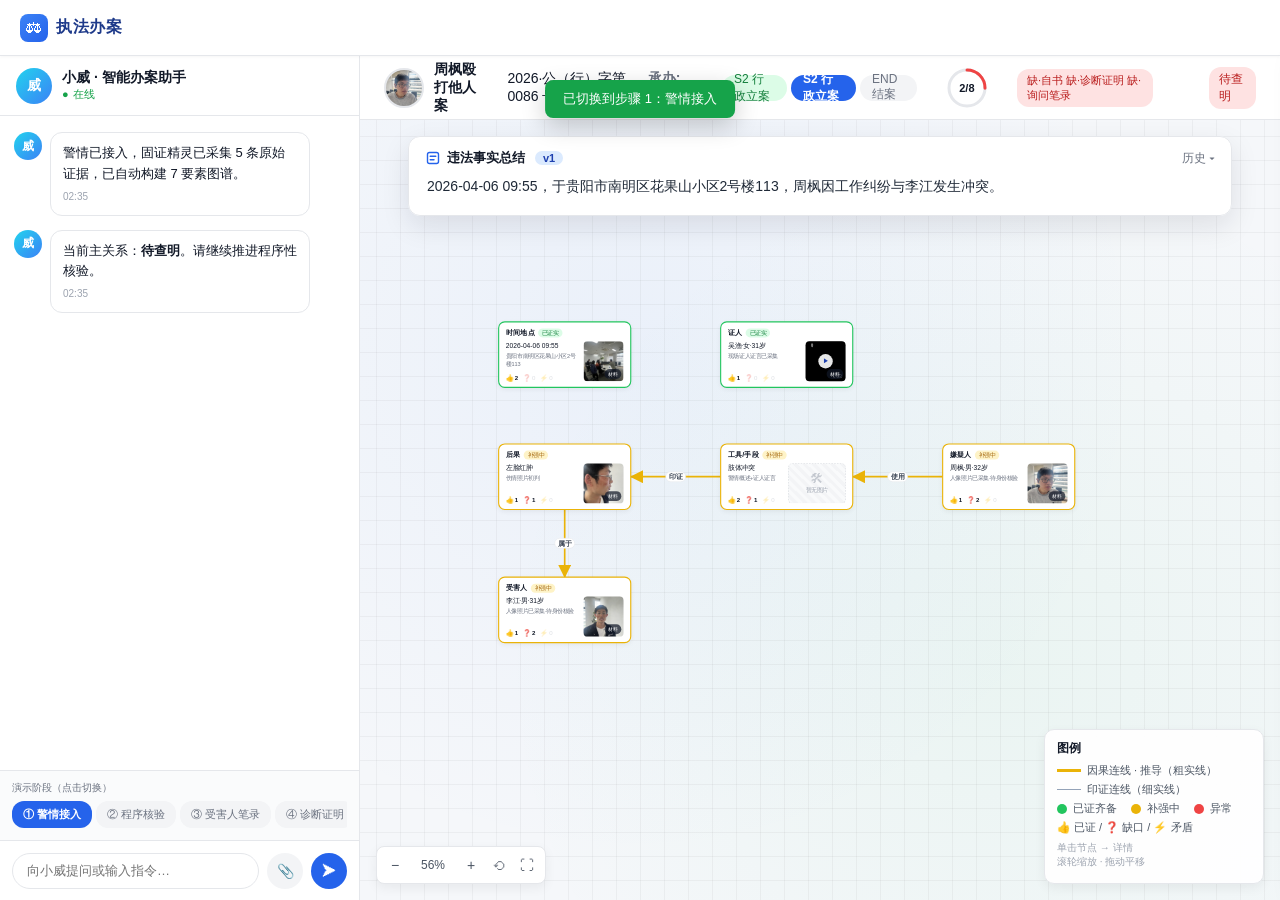
==== 卷宗_原型_v4.html @ 3a43a027 "Initial project files Co-Authored-By: Claude Opus 4.7 <noreply@anthropic.com>" ====
<!DOCTYPE html>
<html lang="zh-CN">
<head>
<meta charset="UTF-8">
<title>执法办案智能辅助系统 · 原型 v4</title>
<style>
* { box-sizing: border-box; margin: 0; padding: 0; }
html, body { height: 100%; font-family: -apple-system, "PingFang SC", "Microsoft YaHei", "Segoe UI", sans-serif; color: #111827; background: #f5f7fa; overflow: hidden; }
button { font-family: inherit; cursor: pointer; border: none; background: none; }

/* ============ 顶部栏 ============ */
.topbar {
  height: 56px; background: #fff; border-bottom: 1px solid #e5e7eb;
  display: flex; align-items: center; padding: 0 20px; gap: 24px;
  box-shadow: 0 1px 3px rgba(0,0,0,.04); z-index: 10; position: relative;
}
.brand { display: flex; align-items: center; gap: 8px; }
.brand-logo {
  width: 28px; height: 28px; border-radius: 8px;
  background: linear-gradient(135deg,#3b82f6,#2563eb);
  display: flex; align-items: center; justify-content: center; color:#fff; font-size: 16px;
}
.brand-name { font-size: 16px; font-weight: 700; color: #1e3a8a; letter-spacing: 0.5px; }
.case-meta { display: flex; gap: 18px; font-size: 14px; align-items: center; }
.case-title { display: flex; align-items: center; gap: 10px; }
.case-avatar {
  width: 40px; height: 40px; border-radius: 50%; flex-shrink: 0;
  background-image: url('assets/嫌疑人人像.jpg'); background-size: cover; background-position: center;
  border: 2px solid #e5e7eb;
}
.case-meta span.lbl { color: #6b7280; margin-right: 4px; font-weight: 700; }
.case-meta span.val { color: #111827; font-weight: 500; }
.stage-chips { display: flex; gap: 4px; }
.chip {
  height: 26px; padding: 0 12px; border-radius: 13px; font-size: 12px;
  display: flex; align-items: center; background: #f3f4f6; color: #6b7280;
}
.chip.done { background: #dcfce7; color: #15803d; }
.chip.active { background: #2563eb; color: #fff; font-weight: 600; }
.progress-ring {
  width: 44px; height: 44px; position: relative;
}
.progress-ring svg { transform: rotate(-90deg); }
.progress-ring .num {
  position: absolute; inset: 0; display: flex; align-items: center; justify-content: center;
  font-size: 11px; font-weight: 700; color: #111827;
}
.miss-pill {
  background: #fee2e2; color: #b91c1c; font-size: 11px; padding: 4px 10px;
  border-radius: 12px; font-weight: 500;
}
.miss-pill.ok { background: #dcfce7; color: #15803d; }
.main-rel {
  font-size: 12px; padding: 4px 10px; border-radius: 12px;
  background: #fee2e2; color: #b91c1c; font-weight: 500;
}
.main-rel.yellow { background: #fef3c7; color: #a16207; }
.main-rel.green { background: #dcfce7; color: #15803d; }
.spacer { flex: 1; }

/* ============ 工作区案件信息条 ============ */
.workspace-casebar {
  width: 100%; min-height: 64px; background: #fff; border-bottom: 1px solid #e5e7eb;
  display: flex; align-items: center; padding: 0 24px; gap: 28px;
  box-shadow: 0 1px 2px rgba(0,0,0,.03); flex-shrink: 0;
}

/* ============ 主体三段 ============ */
.app { height: calc(100vh - 56px); display: flex; }

/* ============ 左侧聊天 ============ */
.chat {
  width: 360px; background: #fff; border-right: 1px solid #e5e7eb;
  display: flex; flex-direction: column;
}
.chat-head {
  height: 60px; padding: 0 16px; display: flex; align-items: center; gap: 10px;
  border-bottom: 1px solid #e5e7eb;
}
.bot-avatar {
  width: 36px; height: 36px; border-radius: 50%;
  background: linear-gradient(135deg,#22d3ee,#3b82f6);
  display: flex; align-items: center; justify-content: center; color: #fff; font-weight: 700; font-size: 14px;
}
.bot-name { font-size: 14px; font-weight: 600; }
.bot-status { font-size: 11px; color: #16a34a; }
.bot-status::before { content:"●"; margin-right: 4px; }

.msgs { flex: 1; overflow-y: auto; padding: 16px 14px; display: flex; flex-direction: column; gap: 14px; }
.msg { display: flex; gap: 8px; }
.msg.user { flex-direction: row-reverse; }
.msg .av {
  width: 28px; height: 28px; border-radius: 50%; flex-shrink: 0;
  display: flex; align-items: center; justify-content: center; color:#fff; font-size: 12px; font-weight: 600;
}
.msg.bot .av { background: linear-gradient(135deg,#22d3ee,#3b82f6); }
.msg.user .av { background: #2563eb; }
.bubble {
  max-width: 260px; padding: 10px 12px; border-radius: 12px; font-size: 13px;
  line-height: 1.6; background: #f3f4f6; color: #111827;
}
.msg.user .bubble { background: #2563eb; color: #fff; }
.msg.bot .bubble { background: #fff; border: 1px solid #e5e7eb; }
.bubble b { color: #111827; }
.bubble .ts { display: block; font-size: 10px; color: #9ca3af; margin-top: 4px; }
.msg.user .bubble .ts { color: rgba(255,255,255,.7); }

/* 强提示矛盾消息 */
.bubble.alert {
  border-left: 4px solid #ef4444 !important; padding-left: 10px;
  background: #fff;
}
.bubble.alert .alert-title {
  color: #b91c1c; font-weight: 700; margin-bottom: 6px;
  display: flex; align-items: center; gap: 4px;
}
.bubble.alert .conflict-row {
  display: flex; gap: 4px; margin: 6px 0;
}
.bubble.alert .conflict-col {
  flex: 1; border: 1px solid #e5e7eb; border-radius: 6px; padding: 6px 8px;
  font-size: 11px; background: #f9fafb;
}
.bubble.alert .conflict-col .src { color: #6b7280; font-size: 10px; }
.bubble.alert .conflict-col .val { font-weight: 600; color: #111827; }
.bubble.alert .investigation {
  background: #eff6ff; border-left: 3px solid #3b82f6;
  padding: 6px 8px; margin: 6px 0; font-size: 11px; border-radius: 4px;
}
.bubble.alert .tasks {
  font-size: 11px; color: #4b5563; margin-top: 4px;
}
.bubble.alert .tasks::before { content: "📋 "; }
.bubble.alert .view-conflict {
  color: #2563eb; font-size: 12px; cursor: pointer;
  margin-top: 8px; display: inline-block; font-weight: 500;
}
.bubble.alert .view-conflict:hover { text-decoration: underline; }

/* 演示步进器 */
.stepper {
  border-top: 1px solid #e5e7eb;
  padding: 10px 12px; background: #fafbfc;
}
.stepper-label { font-size: 10px; color: #6b7280; margin-bottom: 6px; }
.stepper-pills { display: flex; gap: 4px; overflow-x: auto; padding-bottom: 2px; }
.step-pill {
  flex-shrink: 0; padding: 5px 10px; border-radius: 12px;
  font-size: 11px; background: #f3f4f6; color: #6b7280; cursor: pointer; border: 1px solid transparent;
  transition: all .2s;
}
.step-pill.active { background: #2563eb; color: #fff; font-weight: 600; }
.step-pill.done { background: #dcfce7; color: #15803d; }
.step-pill:hover:not(.active) { background: #e5e7eb; }

.input-area {
  height: 60px; padding: 10px 12px; border-top: 1px solid #e5e7eb;
  display: flex; align-items: center; gap: 8px;
}
.input-area input {
  flex: 1; height: 36px; border: 1px solid #e5e7eb; border-radius: 18px;
  padding: 0 14px; font-size: 13px; outline: none;
}
.input-area input:focus { border-color: #3b82f6; }
.input-area .icon-btn {
  width: 36px; height: 36px; border-radius: 50%; background: #f3f4f6;
  display: flex; align-items: center; justify-content: center; font-size: 14px;
}
.input-area .send-btn { background: #2563eb; color: #fff; }

/* ============ 右侧工作区 ============ */
.workspace { flex: 1; display: flex; flex-direction: column; min-width: 0; }
.tabs {
  height: 44px; background: #fff; border-bottom: 1px solid #e5e7eb;
  display: none; align-items: center; padding: 0 16px; gap: 4px;
}
.tab {
  padding: 0 14px; height: 32px; display: flex; align-items: center; gap: 6px;
  font-size: 13px; color: #6b7280; border-radius: 6px; cursor: pointer;
}
.tab .badge {
  background: #f3f4f6; color: #4b5563; font-size: 10px;
  padding: 1px 6px; border-radius: 8px; font-weight: 600;
}
.tab.active { background: #eff6ff; color: #2563eb; font-weight: 600; }
.tab.active .badge { background: #2563eb; color: #fff; }

.tab-content { flex: 1; overflow: hidden; position: relative; }
.tab-pane { display: none; height: 100%; }
.tab-pane.active { display: flex; flex-direction: column; }

/* ============ 违法事实总结 ============ */
.fact-summary {
  position: absolute; top: 16px; left: 50%; transform: translateX(-50%);
  width: calc(100% - 96px); max-width: 1350px;
  background: rgba(255,255,255,.96); border: 1px solid #e5e7eb; border-radius: 12px;
  padding: 12px 16px; z-index: 60;
  box-shadow: 0 10px 28px rgba(15,23,42,.10);
  backdrop-filter: blur(8px);
}
.fact-head {
  display: flex; align-items: center; justify-content: space-between;
  margin-bottom: 8px;
}
.fact-title {
  font-size: 13px; font-weight: 600; color: #111827;
  display: flex; align-items: center; gap: 6px;
}
.fact-title .linear-icon {
  width: 16px; height: 16px; color: #2563eb; flex-shrink: 0;
}
.fact-title .ver {
  background: #dbeafe; color: #1e40af; font-size: 11px;
  padding: 1px 8px; border-radius: 8px; margin-left: 4px;
}
.fact-history-btn {
  font-size: 12px; color: #6b7280; cursor: pointer;
}
.fact-history-btn:hover { color: #2563eb; }
.fact-body {
  font-size: 14px; color: #1f2937; line-height: 1.7;
  min-height: 28px; max-height: 100px; overflow: auto;
}
.fact-body .new {
  background: #dbeafe; color: #1e40af; padding: 0 2px; border-radius: 3px;
  animation: highlight 3s ease forwards;
}
@keyframes highlight {
  0% { background: #93c5fd; }
  100% { background: transparent; color: #1f2937; }
}

/* ============ 图谱画布（支持缩放拖动） ============ */
.canvas-wrap {
  flex: 1; position: relative; overflow: hidden;
  background:
    radial-gradient(circle at 30% 30%, rgba(59,130,246,.06), transparent 60%),
    radial-gradient(circle at 70% 70%, rgba(34,197,94,.05), transparent 60%),
    #f5f7fa;
  cursor: grab;
}
.canvas-wrap.grabbing { cursor: grabbing; }
.canvas-wrap::before {
  content: ""; position: absolute; inset: -2000px; pointer-events: none;
  background-image:
    linear-gradient(to right, rgba(0,0,0,.04) 1px, transparent 1px),
    linear-gradient(to bottom, rgba(0,0,0,.04) 1px, transparent 1px);
  background-size: 24px 24px;
}
/* 视口容器：承载SVG + 节点层，统一transform */
.viewport {
  position: absolute; left: 0; top: 0;
  width: 1600px; height: 800px;
  transform-origin: 0 0;
  transition: transform 200ms ease;
}
.viewport.dragging { transition: none; }
#graph { width: 100%; height: 100%; display: block; }

/* 缩放控制条 */
.zoom-bar {
  position: absolute; left: 16px; bottom: 16px;
  background: #fff; border: 1px solid #e5e7eb; border-radius: 8px;
  display: flex; align-items: center; padding: 4px;
  box-shadow: 0 4px 12px rgba(0,0,0,.06); z-index: 50;
}
.zoom-bar button {
  width: 28px; height: 28px; border-radius: 6px; font-size: 14px;
  color: #4b5563; transition: background .15s;
}
.zoom-bar button:hover { background: #f3f4f6; }
.zoom-bar .zoom-val {
  min-width: 48px; text-align: center; font-size: 12px; color: #4b5563;
  font-variant-numeric: tabular-nums;
}

/* 节点（HTML，绝对定位） */
.nodes-layer {
  position: absolute; inset: 0; pointer-events: none;
}
.node {
  position: absolute; pointer-events: auto;
  background: #fff; border: 2px solid #eab308; border-radius: 12px;
  box-shadow: 0 3px 10px rgba(0,0,0,.06);
  padding: 10px 12px; cursor: pointer;
  transition: box-shadow 200ms, border-color 200ms, transform 150ms;
  display: flex; flex-direction: column;
}
.node:hover { transform: translateY(-2px); box-shadow: 0 8px 20px rgba(0,0,0,.1); }
.node.green { border-color: #22c55e; }
.node.red { border-color: #ef4444; animation: redblink 2s linear infinite; }
@keyframes redblink {
  0%, 100% { box-shadow: 0 4px 12px rgba(239,68,68,.4); border-color: #ef4444; }
  50% { box-shadow: 0 4px 18px rgba(239,68,68,.7); border-color: #fca5a5; }
}

.node-head {
  display: flex; align-items: center; gap: 6px; margin-bottom: 6px;
}
.node-title { font-size: 13px; font-weight: 600; }
.node-status {
  height: 16px; padding: 0 7px; border-radius: 8px; font-size: 10px;
  display: inline-flex; align-items: center;
}
.node-status.yellow { background: #fef3c7; color: #a16207; }
.node-status.green { background: #dcfce7; color: #15803d; }
.node-status.red { background: #fee2e2; color: #b91c1c; }

.node-body { display: flex; gap: 8px; flex: 1; align-items: stretch; }
.node-info { flex: 1; min-width: 0; display: flex; flex-direction: column; }
.node-key { font-size: 12px; font-weight: 500; color: #111827; line-height: 1.4; }
.node-sub { font-size: 10px; color: #6b7280; margin-top: 3px; line-height: 1.4; }
.node-info .three-badges { margin-top: auto; padding-top: 8px; }
.node-photo {
  width: 72px; height: 72px; border-radius: 7px; background: #f3f4f6;
  display: flex; align-items: center; justify-content: center;
  font-size: 9px; color: #9ca3af; flex-shrink: 0;
  background-size: cover; background-position: center;
  box-sizing: border-box; position: relative; overflow: hidden;
}
.node-photo.placeholder {
  width: 72px; height: 72px;
  background: repeating-linear-gradient(45deg, #f9fafb, #f9fafb 6px, #f3f4f6 6px, #f3f4f6 12px);
  border: 1px dashed #d1d5db;
  flex-direction: column; gap: 2px; color: #9ca3af; font-size: 10px;
  box-sizing: border-box;
}
.node-photo.placeholder .icon { font-size: 24px; opacity: .55; line-height: 1; }

/* 证人视频小部件（72×72 正方形） */
.node-video {
  width: 72px; height: 72px; flex-shrink: 0;
  border-radius: 7px; overflow: hidden;
  position: relative; background: #000;
  cursor: pointer;
}
.node-video video {
  width: 100%; height: 100%; object-fit: cover; display: block;
}
.node-video .vd-overlay {
  position: absolute; inset: 0; display: flex; align-items: center; justify-content: center;
  background: linear-gradient(135deg, rgba(0,0,0,.25), rgba(0,0,0,.55));
  transition: background .2s;
}
.node-video.playing .vd-overlay { background: rgba(0,0,0,0); }
.node-video .play-icon {
  width: 26px; height: 26px; border-radius: 50%;
  background: rgba(255,255,255,.9); color: #1e40af;
  display: flex; align-items: center; justify-content: center;
  font-size: 10px;
  box-shadow: 0 2px 6px rgba(0,0,0,.3);
}
.node-video.playing .play-icon { display: none; }
.node-video .vd-tag {
  position: absolute; top: 3px; left: 3px;
  font-size: 8px; color: #fff; background: rgba(0,0,0,.5);
  padding: 1px 5px; border-radius: 5px;
}
.node-video .vd-time {
  position: absolute; bottom: 3px; right: 3px;
  font-size: 8px; color: #fff; background: rgba(0,0,0,.55);
  padding: 1px 4px; border-radius: 4px;
  font-variant-numeric: tabular-nums;
}

.node-foot {
  display: flex; justify-content: space-between; align-items: center;
  margin-top: 8px; padding-top: 7px; border-top: 1px dashed #f3f4f6;
}
.three-bar { display: flex; gap: 3px; }
.three-bar .seg {
  width: 28px; height: 16px; border-radius: 8px;
  display: flex; align-items: center; justify-content: center;
  font-size: 9px; font-weight: 700; color: #fff;
  box-shadow: inset 0 1px 0 rgba(255,255,255,.4), inset 0 -1px 0 rgba(0,0,0,.08), 0 1px 2px rgba(0,0,0,.06);
}
.three-bar .seg.g { background: linear-gradient(135deg,#4ade80,#16a34a); }
.three-bar .seg.y { background: linear-gradient(135deg,#fde047,#d97706); }
.three-bar .seg.r { background: linear-gradient(135deg,#f87171,#b91c1c); }

.three-badges { display: flex; gap: 9px; }
.badge-emoji {
  display: flex; align-items: center; gap: 2px; font-size: 11px;
}
.badge-emoji .num { font-size: 11px; font-weight: 700; color: #111827; }
.badge-emoji.gray { opacity: .35; }
.badge-emoji.gray .num { color: #9ca3af; font-weight: 500; }
.badge-emoji:hover { transform: scale(1.05); }

/* 原地展开态 */
.node {
  transition: left 380ms cubic-bezier(.4,.0,.2,1),
              top 380ms cubic-bezier(.4,.0,.2,1),
              width 380ms cubic-bezier(.4,.0,.2,1),
              height 380ms cubic-bezier(.4,.0,.2,1),
              box-shadow 200ms,
              border-color 200ms;
}
.node.expanded {
  z-index: 100;
  cursor: default;
  box-shadow: 0 16px 40px rgba(0,0,0,.18) !important;
  padding: 14px 16px !important;
  overflow: hidden;
}
.node.expanded:hover { transform: none; }
.node-detail { display: none; }
.node.expanded .node-detail {
  display: block; margin-top: 12px;
  max-height: 360px; overflow-y: auto; padding-right: 6px;
  font-size: 12px;
}
.node.expanded .node-foot { margin-top: 8px; padding-top: 8px; }
.node.expanded .node-title { font-size: 15px; }
.node.expanded .node-key { font-size: 14px; }
.node.expanded .node-sub { font-size: 11px; }
.node.expanded .node-photo,
.node.expanded .node-video { width: 110px; height: 110px; }
.node-close-x {
  position: absolute; top: 10px; right: 10px;
  width: 24px; height: 24px; border-radius: 50%;
  background: #f3f4f6; color: #6b7280; cursor: pointer;
  display: none; align-items: center; justify-content: center; font-size: 16px;
  z-index: 5;
}
.node-close-x:hover { background: #e5e7eb; }
.node.expanded .node-close-x { display: flex; }

/* 模态框内复用绽放详情样式 */
.detail-section { margin-top: 14px; }
.detail-section-head {
  font-size: 12px; font-weight: 700; color: #4b5563;
  padding-bottom: 6px; border-bottom: 1px solid #f3f4f6;
  display: flex; justify-content: space-between; align-items: center;
}
.detail-section-head .toggle { color: #9ca3af; font-size: 11px; cursor: pointer; }
.evidence-card {
  background: #fafbfc; border: 1px solid #f3f4f6; border-radius: 8px;
  padding: 8px 10px; margin-top: 8px; font-size: 12px;
}
.evidence-card .ev-head {
  display: flex; gap: 6px; align-items: center; margin-bottom: 4px;
}
.evidence-card .ev-name { font-weight: 600; color: #111827; }
.evidence-card .ev-tag {
  font-size: 10px; padding: 1px 6px; border-radius: 6px;
  background: #e0e7ff; color: #3730a3;
}
.evidence-card .ev-desc { color: #4b5563; line-height: 1.5; margin-bottom: 6px; }
.evidence-card .mini-bar { display: flex; gap: 3px; }
.evidence-card .mini-bar .seg {
  font-size: 9px; padding: 1px 5px; border-radius: 8px; color: #fff; font-weight: 600;
}

.gap-card {
  background: #fff7ed; border: 1px dashed #fdba74; border-radius: 8px;
  padding: 8px 10px; margin-top: 8px; font-size: 12px;
}
.gap-card .gap-title { font-weight: 600; color: #c2410c; }
.gap-card .gap-action { color: #4b5563; margin-top: 4px; font-size: 11px; }
.gap-card .gap-task-tag {
  display: inline-block; margin-top: 6px; font-size: 11px;
  background: #e0e7ff; color: #4338ca; padding: 3px 10px; border-radius: 10px;
  font-weight: 500;
}

.conflict-card {
  background: #fef9f9; border: 1px solid #fecaca; border-radius: 8px;
  padding: 10px; margin-top: 8px;
}
.conflict-card.resolved { background: #f9fafb; border-color: #e5e7eb; }
.cf-head { display: flex; align-items: center; justify-content: space-between; gap: 8px; margin-bottom: 6px; }
.conflict-card .cf-title { font-weight: 600; color: #b91c1c; font-size: 12px; }
.conflict-card.resolved .cf-title { color: #6b7280; }
.cf-detail-btn {
  height: 22px; padding: 0 8px; border-radius: 11px;
  background: #eff6ff; color: #1d4ed8; font-size: 11px; font-weight: 700;
}
.cf-detail-btn:hover { background: #dbeafe; }
.cf-vs { display: flex; gap: 6px; margin: 6px 0; }
.cf-vs > div {
  flex: 1; background: #fff; border: 1px solid #e5e7eb;
  border-radius: 6px; padding: 6px 8px;
}
.cf-vs .src { font-size: 10px; color: #6b7280; }
.cf-vs .val { font-size: 12px; font-weight: 600; color: #111827; }
.cf-investigation {
  background: #eff6ff; border-left: 3px solid #3b82f6;
  padding: 6px 8px; margin: 8px 0; font-size: 11px; border-radius: 4px;
}
.cf-investigation .lbl { color: #1e40af; font-weight: 600; }
.cf-tasks {
  background: #fff; border: 1px solid #e5e7eb;
  padding: 6px 8px; margin: 8px 0; font-size: 11px; border-radius: 4px;
}
.cf-tasks .lbl { color: #4b5563; font-weight: 600; }
.cf-tasks ul { list-style: none; margin-top: 4px; }
.cf-tasks li { color: #4b5563; padding-left: 14px; position: relative; }
.cf-tasks li::before { content: "·"; color: #2563eb; position: absolute; left: 6px; font-weight: 700; }
.cf-actions { display: flex; gap: 8px; margin-top: 10px; }
.cf-actions button {
  flex: 1; height: 30px; border-radius: 6px; font-size: 12px;
}
.cf-actions .confirm-btn { background: #16a34a; color: #fff; }
.cf-actions .confirm-btn:hover { background: #15803d; }
.cf-actions .reject-btn { background: #fff; border: 1px solid #d1d5db; color: #4b5563; }

/* 删除原 close-x（节点上的关闭叉，原地展开版用 .node-close-x） */
.close-x { display: none !important; }

/* 图例 */
.legend {
  position: absolute; right: 16px; bottom: 16px;
  background: rgba(255,255,255,.95); border: 1px solid #e5e7eb;
  border-radius: 10px; padding: 10px 12px;
  font-size: 11px; box-shadow: 0 4px 12px rgba(0,0,0,.06);
  width: 220px;
}
.legend h4 { font-size: 12px; font-weight: 700; margin-bottom: 6px; color: #111827; }
.legend-item {
  display: flex; align-items: center; gap: 6px; margin: 4px 0; color: #4b5563;
}
.legend-line {
  width: 24px; height: 2px; background: #4b5563;
}
.legend-line.thick { height: 3px; }
.legend-line.thin { height: 1.5px; background: #94a3b8; }
.dot { width: 10px; height: 10px; border-radius: 50%; }
.dot.g { background: #22c55e; }
.dot.y { background: #eab308; }
.dot.r { background: #ef4444; }

/* Toast */
.toast {
  position: fixed; top: 80px; left: 50%; transform: translateX(-50%) translateY(-10px);
  background: #111827; color: #fff; padding: 10px 18px; border-radius: 8px;
  font-size: 13px; opacity: 0; transition: all 300ms ease;
  z-index: 200; box-shadow: 0 8px 24px rgba(0,0,0,.2);
}
.toast.show { opacity: 1; transform: translateX(-50%) translateY(0); }
.toast.error { background: #b91c1c; }
.toast.success { background: #16a34a; }

/* Tooltip */
.tooltip {
  position: fixed; background: #111827; color: #fff; padding: 6px 10px;
  border-radius: 6px; font-size: 11px; pointer-events: none; opacity: 0;
  transition: opacity 200ms; z-index: 300; max-width: 220px;
}
.tooltip.show { opacity: 1; }

/* History drawer */
.drawer {
  position: fixed; right: -400px; top: 56px; bottom: 0; width: 380px;
  background: #fff; border-left: 1px solid #e5e7eb;
  transition: right 300ms ease;
  box-shadow: -4px 0 20px rgba(0,0,0,.08);
  z-index: 150; display: flex; flex-direction: column;
}
.drawer.show { right: 0; }
.drawer-head {
  height: 48px; padding: 0 16px; display: flex; align-items: center;
  justify-content: space-between; border-bottom: 1px solid #e5e7eb;
  font-size: 14px; font-weight: 600;
}
.drawer-close { font-size: 18px; color: #6b7280; cursor: pointer; }
.drawer-body { flex: 1; overflow-y: auto; padding: 12px 16px; }
.ver-item {
  padding: 10px 12px; border-radius: 8px; cursor: pointer;
  margin-bottom: 4px; font-size: 12px;
}
.ver-item:hover { background: #f3f4f6; }
.ver-item.active { background: #eff6ff; color: #2563eb; }
.ver-item .vt { font-weight: 600; }
.ver-item .vd { font-size: 11px; color: #6b7280; margin-top: 2px; }
.ver-preview {
  margin-top: 14px; padding: 12px; background: #f9fafb;
  border-radius: 8px; font-size: 13px; line-height: 1.6;
}

/* 材料抽屉 */
.material-drawer {
  position: fixed; right: -440px; top: 56px; bottom: 0; width: 420px;
  background: #fff; border-left: 1px solid #e5e7eb;
  transition: right 300ms ease;
  box-shadow: -4px 0 24px rgba(0,0,0,.10);
  z-index: 170; display: flex; flex-direction: column;
}
.material-drawer.show { right: 0; }
.material-drawer .drawer-body { padding: 14px 16px; }
.material-panel {
  border: 1px solid #e5e7eb; border-radius: 12px; padding: 14px;
  background: linear-gradient(180deg,#fff,#f8fafc);
}
.material-panel:hover { border-color: #93c5fd; box-shadow: 0 8px 22px rgba(37,99,235,.10); }
.material-type {
  display: inline-flex; align-items: center; height: 22px; padding: 0 9px;
  border-radius: 11px; background: #eff6ff; color: #1d4ed8;
  font-size: 11px; font-weight: 700; margin-bottom: 8px;
}
.material-title { font-size: 16px; font-weight: 700; color: #111827; margin-bottom: 4px; }
.material-path { font-size: 11px; color: #6b7280; margin-bottom: 12px; word-break: break-all; }
.material-kv { display: grid; grid-template-columns: 74px 1fr; gap: 8px 10px; font-size: 12px; line-height: 1.5; }
.material-kv .k { color: #6b7280; }
.material-kv .v { color: #111827; font-weight: 500; }
.material-excerpt {
  margin-top: 12px; padding: 10px 12px; border-left: 3px solid #2563eb;
  background: #eff6ff; border-radius: 8px; font-size: 12px; line-height: 1.6; color: #1f2937;
}
.material-elements {
  margin-top: 12px; border: 1px solid #e5e7eb; border-radius: 10px;
  overflow: hidden; background: #fff;
}
.material-elements-title {
  height: 34px; display: flex; align-items: center; padding: 0 12px;
  background: #f8fafc; border-bottom: 1px solid #e5e7eb;
  font-size: 12px; font-weight: 700; color: #111827;
}
.material-element-row {
  display: grid; grid-template-columns: 74px 1fr; gap: 8px;
  padding: 8px 12px; border-bottom: 1px solid #f3f4f6;
  font-size: 12px; line-height: 1.5;
}
.material-element-row:last-child { border-bottom: none; }
.material-element-row .k { color: #1d4ed8; font-weight: 700; }
.material-element-row .v { color: #374151; }
.compare-table { margin-top: 12px; border: 1px solid #e5e7eb; border-radius: 10px; overflow: hidden; }
.compare-row { display: grid; grid-template-columns: 72px 1fr 1fr; border-bottom: 1px solid #f3f4f6; font-size: 12px; }
.compare-row:last-child { border-bottom: none; }
.compare-row > div { padding: 8px 10px; line-height: 1.5; border-right: 1px solid #f3f4f6; }
.compare-row > div:last-child { border-right: none; }
.compare-row.head { background: #f8fafc; font-weight: 700; color: #111827; }
.compare-row.diff { background: #fff7ed; }
.compare-row .k { color: #1d4ed8; font-weight: 700; }
.compare-row .bad { color: #b91c1c; font-weight: 700; }
.compare-row .good { color: #15803d; font-weight: 700; }
.material-open-btn {
  margin-top: 12px; height: 32px; padding: 0 14px; border-radius: 8px;
  background: #2563eb; color: #fff; font-size: 12px; font-weight: 700;
}
.material-open-btn:hover { background: #1d4ed8; }
.mat-link {
  color: #2563eb; cursor: pointer; font-weight: 600;
}
.mat-link:hover { text-decoration: underline; }
.media-link-btn {
  position: absolute; right: 4px; bottom: 4px;
  height: 18px; padding: 0 6px; border-radius: 9px;
  background: rgba(17,24,39,.72); color: #fff; font-size: 9px;
}

/* 其他 Tab 简化展示 */
.placeholder {
  flex: 1; display: flex; align-items: center; justify-content: center;
  flex-direction: column; gap: 8px; color: #9ca3af; font-size: 13px;
}
.placeholder .icon { font-size: 40px; }

/* 证据池/任务/日志简易表 */
.list-pane { padding: 16px; overflow-y: auto; }
.card-grid { display: grid; grid-template-columns: repeat(auto-fill, minmax(320px, 1fr)); gap: 12px; }
.list-card {
  background: #fff; border: 1px solid #e5e7eb; border-radius: 10px;
  padding: 12px 14px; box-shadow: 0 2px 6px rgba(0,0,0,.04);
}
.list-card h4 { font-size: 13px; font-weight: 600; margin-bottom: 6px; }
.list-card .meta { font-size: 11px; color: #6b7280; margin-bottom: 6px; }
.list-card .desc { font-size: 12px; color: #4b5563; line-height: 1.6; }
.list-card .three-tags { display: flex; gap: 4px; margin-top: 8px; padding-top: 8px; border-top: 1px solid #f3f4f6; }
.tag-mini { font-size: 10px; padding: 2px 6px; border-radius: 6px; color: #fff; font-weight: 600; }

.log-line {
  background: #fff; border-left: 3px solid #2563eb; padding: 10px 14px;
  margin-bottom: 8px; border-radius: 0 8px 8px 0; font-size: 12px;
}
.log-line.system { border-left-color: #16a34a; }
.log-line.human { border-left-color: #eab308; }
.log-line .lt { font-weight: 600; color: #111827; }
.log-line .lm { color: #4b5563; line-height: 1.7; margin-top: 4px; }
.log-line .lt-time { color: #9ca3af; font-size: 11px; margin-right: 6px; }
.log-line .role-tag {
  font-size: 10px; padding: 1px 6px; border-radius: 4px; margin-left: 6px;
}
.log-line .role-tag.s { background: #dcfce7; color: #15803d; }
.log-line .role-tag.h { background: #fef3c7; color: #a16207; }
</style>
</head>
<body>

<!-- ============ 顶部栏 ============ -->
<div class="topbar">
  <div class="brand">
    <div class="brand-logo">⚖</div>
    <div class="brand-name">执法办案</div>
  </div>
  <div class="spacer"></div>
</div>

<!-- ============ 主体 ============ -->
<div class="app">
  <!-- 左侧聊天 -->
  <div class="chat">
    <div class="chat-head">
      <div class="bot-avatar">威</div>
      <div>
        <div class="bot-name">小威 · 智能办案助手</div>
        <div class="bot-status">在线</div>
      </div>
    </div>
    <div class="msgs" id="msgs">
      <!-- 消息由JS填充 -->
    </div>
    <!-- 演示步进器 -->
    <div class="stepper">
      <div class="stepper-label">演示阶段（点击切换）</div>
      <div class="stepper-pills" id="stepperPills">
        <div class="step-pill active" data-step="1">① 警情接入</div>
        <div class="step-pill" data-step="2">② 程序核验</div>
        <div class="step-pill" data-step="3">③ 受害人笔录</div>
        <div class="step-pill" data-step="4">④ 诊断证明</div>
        <div class="step-pill" data-step="5">⑤ 自书</div>
        <div class="step-pill" data-step="6">⑥ 嫌疑人笔录</div>
        <div class="step-pill" data-step="7">⑦ 处罚签发</div>
      </div>
    </div>
    <div class="input-area">
      <input type="text" placeholder="向小威提问或输入指令…">
      <button class="icon-btn" title="上传">📎</button>
      <button class="icon-btn send-btn" title="发送">➤</button>
    </div>
  </div>

  <!-- 右侧工作区 -->
  <div class="workspace">
    <div class="tabs">
      <div class="tab active" data-tab="graph">🔗 图谱</div>
      <div class="tab" data-tab="doc">📄 文书<span class="badge">3</span></div>
      <div class="tab" data-tab="evi">🧾 证据池<span class="badge">7</span></div>
      <div class="tab" data-tab="task">🗂 任务看板<span class="badge">2</span></div>
      <div class="tab" data-tab="log">📋 决策日志</div>
    </div>

    <div class="tab-content">
      <!-- 图谱 Tab -->
      <div class="tab-pane active" data-pane="graph">
        <div class="workspace-casebar">
          <div class="case-meta">
            <div class="case-title"><span class="case-avatar"></span><span class="val" style="font-weight: 700;">周枫殴打他人案</span></div>
            <div><span class="val">2026·公（行）字第 0086 号</span></div>
            <div><span class="lbl">承办:</span><span class="val">赵武</span></div>
          </div>
          <div class="stage-chips">
            <div class="chip done">S2 行政立案</div>
            <div class="chip active" id="chipStage">S3 案件办理</div>
            <div class="chip">END 结案</div>
          </div>
          <div class="progress-ring">
            <svg width="44" height="44" viewBox="0 0 44 44">
              <circle cx="22" cy="22" r="18" fill="none" stroke="#e5e7eb" stroke-width="3"/>
              <circle id="progArc" cx="22" cy="22" r="18" fill="none" stroke="#eab308" stroke-width="3" stroke-dasharray="113.1" stroke-dashoffset="42.4" stroke-linecap="round"/>
            </svg>
            <div class="num" id="progNum">5/8</div>
          </div>
          <div class="miss-pill" id="missPill">缺·自书 缺·诊断证明 缺·调解</div>
          <div class="spacer"></div>
          <div class="main-rel yellow" id="mainRel">补强推进中</div>
        </div>

        <!-- 画布 -->
        <div class="canvas-wrap" id="canvasWrap">
          <!-- 违法事实总结 -->
          <div class="fact-summary">
            <div class="fact-head">
              <div class="fact-title"><svg class="linear-icon" viewBox="0 0 16 16" fill="none" aria-hidden="true"><rect x="2.5" y="2.5" width="11" height="11" rx="2" stroke="currentColor" stroke-width="1.4"/><path d="M5.2 6.2h5.6M5.2 9.8h3.8" stroke="currentColor" stroke-width="1.4" stroke-linecap="round"/></svg>违法事实总结<span class="ver" id="factVer">v2</span></div>
              <div class="fact-history-btn" onclick="toggleHistory()">历史 ▾</div>
            </div>
            <div class="fact-body" id="factBody">
              2026-04-06 09:55，于贵阳市南明区花果山小区2号楼113，周枫因工作纠纷与李江发生冲突，<span class="new">周枫徒手扇打李江左脸一次。</span>
            </div>
          </div>
          <div class="viewport" id="viewport">
            <svg id="graph" viewBox="0 0 1600 800" preserveAspectRatio="xMidYMid meet" style="position:absolute;left:0;top:0;width:1600px;height:800px;pointer-events:none;">
              <defs>
                <marker id="arrowG" viewBox="0 0 10 10" refX="9" refY="5" markerWidth="8" markerHeight="8" orient="auto">
                  <path d="M0,0 L10,5 L0,10 z" fill="#22c55e"/>
                </marker>
                <marker id="arrowY" viewBox="0 0 10 10" refX="9" refY="5" markerWidth="8" markerHeight="8" orient="auto">
                  <path d="M0,0 L10,5 L0,10 z" fill="#eab308"/>
                </marker>
                <marker id="arrowR" viewBox="0 0 10 10" refX="9" refY="5" markerWidth="8" markerHeight="8" orient="auto">
                  <path d="M0,0 L10,5 L0,10 z" fill="#ef4444"/>
                </marker>
              </defs>
              <g id="edges"></g>
              <g id="edgeLabels"></g>
            </svg>
            <div class="nodes-layer" id="nodesLayer"></div>
          </div>

          <!-- 缩放控制 -->
          <div class="zoom-bar">
            <button onclick="zoomBy(-0.1)" title="缩小">−</button>
            <span class="zoom-val" id="zoomVal">100%</span>
            <button onclick="zoomBy(0.1)" title="放大">+</button>
            <button onclick="resetView()" title="复位">⟲</button>
            <button onclick="fitView()" title="适配">⛶</button>
          </div>

          <!-- 图例 -->
          <div class="legend">
            <h4>图例</h4>
            <div class="legend-item"><div class="legend-line thick" style="background:#eab308"></div>因果连线 · 推导（粗实线）</div>
            <div class="legend-item"><div class="legend-line thin"></div>印证连线（细实线）</div>
            <div class="legend-item"><div class="dot g"></div>已证齐备 <div class="dot y" style="margin-left:8px"></div>补强中 <div class="dot r" style="margin-left:8px"></div>异常</div>
            <div class="legend-item">👍 已证 / ❓ 缺口 / ⚡ 矛盾</div>
            <div class="legend-item" style="color:#9ca3af;font-size:10px;margin-top:6px;">单击节点 → 详情<br>滚轮缩放 · 拖动平移</div>
          </div>
        </div>
        <!-- 节点详情：原地展开，无模态框 -->
      </div>

      <!-- 文书 Tab -->
      <div class="tab-pane" data-pane="doc">
        <div class="list-pane">
          <div class="card-grid">
            <div class="list-card" onclick="openMaterialDrawerByName('警情概述')" style="cursor:pointer;">
              <h4>受案登记表</h4>
              <div class="meta">已签发 · 2026-04-06 10:05</div>
              <div class="desc">系统根据警情自动填充，民警审核通过。</div>
            </div>
            <div class="list-card" onclick="openMaterialDrawerByName('身份核验回写')" style="cursor:pointer;">
              <h4>立案审批表</h4>
              <div class="meta">已签发 · 2026-04-06 10:18</div>
              <div class="desc">程序性核验通过后由系统起草。</div>
            </div>
            <div class="list-card" onclick="openMaterialDrawerByName('李江询问笔录')" style="cursor:pointer;">
              <h4>询问笔录（李江）</h4>
              <div class="meta">已生成 · 2026-04-06 10:32</div>
              <div class="desc">笔录 Agent 回写，已自动入证据池。</div>
            </div>
          </div>
        </div>
      </div>

      <!-- 证据池 Tab -->
      <div class="tab-pane" data-pane="evi">
        <div class="list-pane">
          <div class="card-grid" id="eviGrid"></div>
        </div>
      </div>

      <!-- 任务看板 Tab -->
      <div class="tab-pane" data-pane="task">
        <div class="list-pane">
          <div class="card-grid" id="taskGrid"></div>
        </div>
      </div>

      <!-- 决策日志 Tab -->
      <div class="tab-pane" data-pane="log">
        <div class="list-pane" id="logList"></div>
      </div>
    </div>
  </div>
</div>

<!-- 历史抽屉 -->
<div class="drawer" id="histDrawer">
  <div class="drawer-head">
    <span>违法事实 · 历史版本</span>
    <span class="drawer-close" onclick="toggleHistory()">×</span>
  </div>
  <div class="drawer-body" id="histBody"></div>
</div>

<!-- 材料抽屉 -->
<div class="material-drawer" id="materialDrawer">
  <div class="drawer-head">
    <span>材料核心要素</span>
    <span class="drawer-close" onclick="closeMaterialDrawer()">×</span>
  </div>
  <div class="drawer-body" id="materialBody"></div>
</div>

<!-- Toast / Tooltip -->
<div class="toast" id="toast"></div>
<div class="tooltip" id="tooltip"></div>

<script>
/* ===== 节点数据（含 6 个步骤的状态切换）===== */
/* ===== 节点布局：横向因果链（后果→工具→受害人→嫌疑人），印证节点上方挂接 =====
   画布 viewport：1600 × 800（足够避让空间）
   节点尺寸 240×~140，主链路 y=420 居中 */
const NODES = {
  conseq:  { id:'conseq',  title:'后果',     x:220,  y:280, w:240, h:160, photo:'assets/被害人伤情.JPG' },
  tool:    { id:'tool',    title:'工具/手段', x:620,  y:280, w:240, h:160 },
  victim:  { id:'victim',  title:'受害人',   x:220,  y:520, w:240, h:160, photo:'assets/被害人人像.JPG' },
  suspect: { id:'suspect', title:'嫌疑人',   x:1020, y:280, w:240, h:160, photo:'assets/嫌疑人人像.jpg' },
  time:    { id:'time',    title:'时间地点', x:220,  y:60,  w:240, h:160, photo:'assets/现场照片.jpg' },
  witness: { id:'witness', title:'证人',     x:620,  y:60,  w:240, h:160, video:'assets/证人证言.mp4' },
};

/* ===== 6 阶段的演示数据 ===== */
const STEPS = [
  null, // 占位
  { // 步骤 1：警情接入
    progress:'2/8', mainRel:{cls:'',txt:'待查明'},
    miss:'缺·自书 缺·诊断证明 缺·询问笔录',
    factVer:'v1',
    fact:'<span class="new">2026-04-06 09:55，于贵阳市南明区花果山小区2号楼113，周枫因工作纠纷与李江发生冲突。</span>',
    nodes:{
      time:    { state:'green',  status:'已证实', key:'2026-04-06 09:55', sub:'贵阳市南明区花果山小区2号楼113', bar:['g','g','g'], badges:[2,0,0] },
      conseq:  { state:'yellow', status:'补强中', key:'左脸红肿', sub:'伤情照片初判', bar:['y','y','g'], badges:[1,1,0] },
      tool:    { state:'yellow', status:'补强中', key:'肢体冲突', sub:'警情概述+证人证言', bar:['y','g','g'], badges:[2,1,0] },
      witness: { state:'green',  status:'已证实', key:'吴渔·女·31岁', sub:'现场证人证言已采集', bar:['g','g','g'], badges:[1,0,0] },
      victim:  { state:'yellow', status:'补强中', key:'李江·男·31岁', sub:'人像照片已采集·待身份核验', bar:['g','g','g'], badges:[1,2,0] },
      suspect: { state:'yellow', status:'补强中', key:'周枫·男·32岁', sub:'人像照片已采集·待身份核验', bar:['g','g','g'], badges:[1,2,0] },
    },
    msgs:[
      {type:'bot', html:'警情已接入，固证精灵已采集 5 条原始证据，已自动构建 7 要素图谱。'},
      {type:'bot', html:'当前主关系：<b>待查明</b>。请继续推进程序性核验。'},
    ]
  },
  { // 步骤 2：程序核验
    progress:'4/8', mainRel:{cls:'yellow',txt:'准备立案'},
    miss:'缺·自书 缺·诊断证明 缺·询问笔录',
    factVer:'v1',
    fact:'2026-04-06 09:55，于贵阳市南明区花果山小区2号楼113，周枫因工作纠纷与李江发生冲突。',
    nodes:{
      time:    { state:'green',  status:'已证实', key:'2026-04-06 09:55', sub:'贵阳市南明区花果山小区2号楼113', bar:['g','g','g'], badges:[2,0,0] },
      conseq:  { state:'yellow', status:'补强中', key:'左脸红肿', sub:'伤情照片初判', bar:['y','y','g'], badges:[1,1,0] },
      tool:    { state:'yellow', status:'补强中', key:'肢体冲突', sub:'警情概述+证人证言', bar:['y','g','g'], badges:[2,1,0] },
      witness: { state:'green',  status:'已证实', key:'吴渔·女·31岁', sub:'现场证人证言已采集', bar:['g','g','g'], badges:[1,0,0] },
      victim:  { state:'yellow', status:'补强中', key:'李江·男·31岁', sub:'身份核验通过·待询问', bar:['g','g','g'], badges:[2,1,0] },
      suspect: { state:'yellow', status:'补强中', key:'周枫·男·32岁·初犯', sub:'身份核验通过·待询问', bar:['g','g','g'], badges:[2,1,0] },
    },
    msgs:[
      {type:'bot', html:'已完成 4 项程序性核验：<b>身份/前科/管辖/治安期限</b>，全部通过。'},
      {type:'bot', html:'已生成 <b>立案审批表</b>，请审核签发。'},
      {type:'user', html:'已审核通过，立案签发。'},
      {type:'bot', html:'立案完成，进入案件办理阶段（S3）。'},
    ]
  },
  { // 步骤 3：笔录·矛盾（核心场景）
    progress:'5/8', mainRel:{cls:'yellow',txt:'补强推进中'},
    miss:'缺·自书 缺·诊断证明',
    factVer:'v2',
    fact:'2026-04-06 09:55，于贵阳市南明区花果山小区2号楼113，周枫因工作纠纷与李江发生冲突，<span class="new">周枫徒手扇打李江左脸一次。</span>',
    nodes:{
      time:    { state:'green',  status:'已证实', key:'2026-04-06 09:55', sub:'贵阳市南明区花果山小区2号楼113', bar:['g','g','g'], badges:[2,0,0] },
      conseq:  { state:'yellow', status:'补强中', key:'左脸红肿', sub:'伤情照片+李江笔录', bar:['y','y','g'], badges:[2,1,0] },
      tool:    { state:'yellow', status:'补强中', key:'徒手扇打', sub:'证人证言+李江笔录', bar:['y','g','g'], badges:[2,1,0] },
      witness: { state:'green',  status:'已证实', key:'吴渔·女·31岁', sub:'现场证人证言已采集', bar:['g','g','g'], badges:[1,0,0] },
      victim:  { state:'yellow', status:'补强中', key:'李江·男·31岁', sub:'身份核验·已询问', bar:['g','g','g'], badges:[3,0,0] },
      suspect: { state:'yellow', status:'补强中', key:'周枫·男·32岁·初犯', sub:'身份核验·待询问', bar:['g','g','g'], badges:[2,1,0] },
    },
    msgs:[
      {type:'bot', html:'笔录 Agent 已回写：<b>李江《询问笔录》</b>(E-006)。'},
      {type:'bot', html:'李江笔录已入池，描述与证人证言一致：<b>徒手扇打左脸</b>。'},
    ]
  },
  { // 步骤 4：诊断证明
    progress:'6/8', mainRel:{cls:'yellow',txt:'补强推进中'},
    miss:'缺·自书',
    factVer:'v3',
    fact:'2026-04-06 09:55，于贵阳市南明区花果山小区2号楼113，周枫因工作纠纷与李江发生冲突，周枫徒手扇打李江左脸一次，<span class="new">致李江左脸软组织挫伤。</span>',
    nodes:{
      time:    { state:'green',  status:'已证实', key:'2026-04-06 09:55', sub:'贵阳市南明区花果山小区2号楼113', bar:['g','g','g'], badges:[2,0,0] },
      conseq:  { state:'green',  status:'已证实', key:'左脸软组织挫伤', sub:'医学结论·照片印证', bar:['g','g','g'], badges:[3,0,0] },
      tool:    { state:'yellow', status:'补强中', key:'徒手扇打', sub:'证人证言+李江笔录', bar:['y','g','g'], badges:[2,1,0] },
      witness: { state:'green',  status:'已证实', key:'吴渔·女·31岁', sub:'现场证人证言已采集', bar:['g','g','g'], badges:[1,0,0] },
      victim:  { state:'green',  status:'已证实', key:'李江·男·31岁', sub:'身份核验·已询问', bar:['g','g','g'], badges:[3,0,0] },
      suspect: { state:'yellow', status:'补强中', key:'周枫·男·32岁·初犯', sub:'身份核验·待询问', bar:['g','g','g'], badges:[2,1,0] },
    },
    msgs:[
      {type:'bot', html:'诊断证明已上传 · <b>左脸软组织挫伤</b>（E-007）入池。'},
      {type:'bot', html:'伤情照片真实性 🟡 → 🟢（因诊断证明印证）。'},
      {type:'bot', html:'后果节点三性已齐备。违法事实总结升级到 v3。'},
    ]
  },
  { // 步骤 5：自书+认罚
    progress:'7/8', mainRel:{cls:'yellow',txt:'补强推进中'},
    miss:'缺·周枫询问笔录',
    factVer:'v3',
    fact:'2026-04-06 09:55，于贵阳市南明区花果山小区2号楼113，周枫因工作纠纷与李江发生冲突，周枫徒手扇打李江左脸一次，致李江左脸软组织挫伤。',
    nodes:{
      time:    { state:'green',  status:'已证实', key:'2026-04-06 09:55', sub:'贵阳市南明区花果山小区2号楼113', bar:['g','g','g'], badges:[2,0,0] },
      conseq:  { state:'green',  status:'已证实', key:'左脸软组织挫伤', sub:'医学结论·照片印证', bar:['g','g','g'], badges:[3,0,0] },
      tool:    { state:'red',    status:'补强中', key:'徒手扇打 ⚡', sub:'自书"推搡" vs 笔录"扇打"', bar:['y','g','g'], badges:[3,0,1], isConflict:true },
      witness: { state:'green',  status:'已证实', key:'吴渔·女·31岁', sub:'现场证人证言已采集', bar:['g','g','g'], badges:[1,0,0] },
      victim:  { state:'green',  status:'已证实', key:'李江·男·31岁', sub:'身份核验·已询问', bar:['g','g','g'], badges:[3,0,0] },
      suspect: { state:'yellow', status:'补强中', key:'周枫·男·32岁·初犯·认错认罚', sub:'已收自书·待询问笔录', bar:['y','g','g'], badges:[3,1,0] },
    },
    msgs:[
      {type:'bot', html:'办案中心回写：<b>周枫自书</b>（E-009）。'},
      {type:'bot', html:'⚠ 检测到冲突：周枫自书"<b>推搡</b>" vs 李江笔录"<b>扇打</b>"。'},
      {type:'bot', html:'💡 智能分析：证人吴渔证言"看到周枫扇了李江一巴掌"印证<b>李江</b>陈述。'},
      {type:'bot', html:'建议采信 <b>李江</b>：徒手扇打而非推搡。已派生任务：<b>对周枫制作询问笔录</b>，重点核实动作描述。'},
      {type:'alert', focus:'tool'},
    ]
  },
  { // 步骤 6：嫌疑人笔录（矛盾闭环）
    progress:'8/8', mainRel:{cls:'green',txt:'事实查明'},
    miss:'',
    factVer:'v4',
    fact:'2026-04-06 09:55，于贵阳市南明区花果山小区2号楼113，周枫因工作纠纷与李江发生冲突，周枫徒手扇打李江左脸一次，致李江左脸软组织挫伤。<span class="new">案发后周枫主动到案，对违法事实供认不讳，认错认罚。</span>',
    nodes:{
      time:    { state:'green',  status:'已证实', key:'2026-04-06 09:55', sub:'贵阳市南明区花果山小区2号楼113', bar:['g','g','g'], badges:[2,0,0] },
      conseq:  { state:'green',  status:'已证实', key:'左脸软组织挫伤', sub:'医学结论·照片印证', bar:['g','g','g'], badges:[3,0,0] },
      tool:    { state:'green',  status:'已证实', key:'徒手扇打李江左脸一次', sub:'矛盾闭环（周枫笔录承认）', bar:['g','g','g'], badges:[4,0,0] },
      witness: { state:'green',  status:'已证实', key:'吴渔·女·31岁', sub:'现场证人证言已采集', bar:['g','g','g'], badges:[1,0,0] },
      victim:  { state:'green',  status:'已证实', key:'李江·男·31岁', sub:'身份核验·已询问', bar:['g','g','g'], badges:[3,0,0] },
      suspect: { state:'green',  status:'已证实', key:'周枫·男·32岁·初犯·认错认罚', sub:'笔录+自书+认罚已采集', bar:['g','g','g'], badges:[4,0,0] },
    },
    msgs:[
      {type:'bot', html:'笔录 Agent 已回写：<b>周枫《询问笔录》</b>(E-011)。'},
      {type:'bot', html:'周枫承认：<b>"我扇了李江左脸一巴掌"</b>，与自书"推搡"陈述不一致，以笔录为准。'},
      {type:'bot', html:'矛盾「动作描述冲突」已自动闭环（周枫笔录与李江笔录、证人证言一致）。'},
      {type:'bot', html:'周枫已签认罚书（E-010）。适用快办程序 · 已生成《行政处罚决定书》草本，请审核。'},
    ]
  },
  { // 步骤 7：处罚签发
    progress:'8/8', mainRel:{cls:'green',txt:'事实查明'},
    miss:'',
    factVer:'v5',
    fact:'2026-04-06 09:55，于贵阳市南明区花果山小区2号楼113，周枫因工作纠纷与李江发生冲突，周枫徒手扇打李江左脸一次，致李江左脸软组织挫伤。案发后周枫主动到案，对违法事实供认不讳，认错认罚。<span class="new">依据《治安管理处罚法》第四十三条第一款，对周枫处以行政拘留五日。</span>',
    nodes:{
      time:    { state:'green',  status:'已证实', key:'2026-04-06 09:55', sub:'贵阳市南明区花果山小区2号楼113', bar:['g','g','g'], badges:[2,0,0] },
      conseq:  { state:'green',  status:'已证实', key:'左脸软组织挫伤', sub:'医学结论·照片印证', bar:['g','g','g'], badges:[3,0,0] },
      tool:    { state:'green',  status:'已证实', key:'徒手扇打李江左脸一次', sub:'多源证据印证一致', bar:['g','g','g'], badges:[4,0,0] },
      witness: { state:'green',  status:'已证实', key:'吴渔·女·31岁', sub:'询问笔录已采集·与笔录一致', bar:['g','g','g'], badges:[2,0,0] },
      victim:  { state:'green',  status:'已证实', key:'李江·男·31岁', sub:'身份核验·已询问', bar:['g','g','g'], badges:[3,0,0] },
      suspect: { state:'green',  status:'已证实', key:'周枫·男·32岁·初犯·认错认罚', sub:'已送达·执行中', bar:['g','g','g'], badges:[3,0,0] },
    },
    msgs:[
      {type:'user', html:'审批通过。'},
      {type:'bot', html:'《行政处罚决定书》已签发 · 已送达周枫 · 拘留 5 日。'},
      {type:'bot', html:'案件办结。事实查明，进度 <b>8/8</b>。'},
    ]
  },
];

/* ===== 材料索引：证据/文书/视频统一链接到原文件 ===== */
const MATERIALS = {
  '警情概述': {
    title:'接报案登记表', type:'文书', file:'assets/接报案登记表.pdf', owner:'李江', time:'2026-04-06 09:57', source:'电话报警',
    elements:['时间','地点','人物','经过'], excerpt:'李江报警称被同事周枫殴打，地点为贵阳市南明区花果山小区2号楼113，脸部已经红肿。'
  },
  '伤情照片': {
    title:'受害人伤情照片', type:'照片', file:'assets/被害人伤情.JPG', owner:'李江', time:'2026-04-06 10:05', source:'固证精灵',
    elements:['对象','后果'], excerpt:'李江左脸可见红肿，与后续诊断结论及询问笔录描述相互印证。'
  },
  '受害人伤势照片': {
    title:'受害人伤情照片', type:'照片', file:'assets/被害人伤情.JPG', owner:'李江', time:'2026-04-06 10:05', source:'固证精灵',
    elements:['对象','后果'], excerpt:'李江左脸可见红肿，与后续诊断结论及询问笔录描述相互印证。'
  },
  '李江人像照片': {
    title:'受害人人像', type:'照片', file:'assets/被害人人像.JPG', owner:'李江', time:'2026-04-06 10:05', source:'固证精灵',
    elements:['对象','身份'], excerpt:'李江正面人像照片，用于受害人身份识别和材料归档。'
  },
  '嫌疑人人像照片': {
    title:'嫌疑人人像', type:'照片', file:'assets/嫌疑人人像.jpg', owner:'周枫', time:'2026-04-06 10:05', source:'固证精灵',
    elements:['人物','身份'], excerpt:'周枫正面人像照片，用于违法嫌疑人身份识别和材料归档。'
  },
  '现场照片': {
    title:'现场照片', type:'照片', file:'assets/现场照片.jpg', owner:'', time:'2026-04-06 10:05', source:'固证精灵',
    elements:['地点','经过'], excerpt:'会议室现场照片，会议桌与座椅布局可印证案发地点描述。'
  },
  '证人吴渔证言': {
    title:'证人证言', type:'视频/证言', file:'assets/证人证言.mp4', owner:'吴渔', time:'2026-04-06 09:55', source:'音视频录制',
    elements:['时间','地点','工具/经过'], excerpt:'证人称9点55分左右在贵阳市南明区花果山小区2号楼113看到周枫打了李江，现场未使用工具。'
  },
  '李江询问笔录': {
    title:'受害人询问笔录', type:'笔录', file:'assets/受害人询问笔录.pdf', owner:'李江', time:'2026-04-06 10:32', source:'笔录 Agent',
    elements:['时间','地点','受害人','工具/经过','后果'], excerpt:'李江陈述周枫先动手，徒手打其面部，自己没有还手，现场有同事吴渔看到。',
    sevenElements:{
      time:'2026-04-06 09:55 左右', place:'贵阳市南明区花果山小区2号楼113', subject:'周枫，男，32岁，违法嫌疑人', object:'李江，男，31岁，受害人',
      action:'周枫徒手扇打李江左脸一次', consequence:'李江左脸红肿，后续诊断为左脸软组织挫伤', witness:'吴渔在场目击并拉开双方'
    }
  },
  '询问笔录': {
    title:'受害人询问笔录', type:'笔录', file:'assets/受害人询问笔录.pdf', owner:'李江', time:'2026-04-06 10:32', source:'笔录 Agent',
    elements:['受害人','工具/经过','后果'], excerpt:'受害人李江陈述面部被打、右脸红肿疼痛，并要求依法处理周枫。',
    sevenElements:{
      time:'2026-04-06 09:55 左右', place:'贵阳市南明区花果山小区2号楼113', subject:'周枫，男，32岁，违法嫌疑人', object:'李江，男，31岁，受害人',
      action:'周枫徒手扇打李江左脸一次', consequence:'李江左脸红肿，后续诊断为左脸软组织挫伤', witness:'吴渔在场目击并拉开双方'
    }
  },
  '诊断证明': {
    title:'医院伤情检查通知单', type:'诊断材料', file:'assets/医院伤情检查通知单.pdf', owner:'李江', time:'2026-04-06 11:11', source:'民警上传',
    elements:['后果'], excerpt:'诊断结论为面部软组织挫伤，与伤情照片和受害人陈述一致。'
  },
  '周枫自书': {
    title:'嫌疑人自书材料', type:'自书材料', file:'assets/嫌疑人自书材料.pdf', owner:'周枫', time:'2026-04-06 11:20', source:'办案中心回写',
    elements:['嫌疑人','工具/经过','情节'], excerpt:'周枫自述与李江发生冲突，但动作描述与受害人笔录存在差异，触发矛盾核验。',
    sevenElements:{
      time:'2026-04-06 09:55 左右', place:'贵阳市南明区花果山小区2号楼113', subject:'周枫，男，32岁，违法嫌疑人', object:'李江，男，31岁，受害人',
      action:'自述为推搡，与询问笔录中的扇打表述不一致', consequence:'承认发生肢体冲突，伤害后果表述不足', witness:'未主动提及吴渔证言，需结合证人证言核验'
    }
  },
  '自书材料·周枫': {
    title:'嫌疑人自书材料', type:'自书材料', file:'assets/嫌疑人自书材料.pdf', owner:'周枫', time:'2026-04-06 11:20', source:'办案中心回写',
    elements:['嫌疑人','工具/经过','情节'], excerpt:'周枫自述与李江发生冲突，但动作描述与受害人笔录存在差异，触发矛盾核验。',
    sevenElements:{
      time:'2026-04-06 09:55 左右', place:'贵阳市南明区花果山小区2号楼113', subject:'周枫，男，32岁，违法嫌疑人', object:'李江，男，31岁，受害人',
      action:'自述为推搡，与询问笔录中的扇打表述不一致', consequence:'承认发生肢体冲突，伤害后果表述不足', witness:'未主动提及吴渔证言，需结合证人证言核验'
    }
  },
  '身份核验回写': {
    title:'行政案件立案登记表', type:'文书', file:'assets/行政案件立案登记表.pdf', owner:'周枫 / 李江', time:'2026-04-06 10:18', source:'公安系统',
    elements:['身份','程序'], excerpt:'登记案件基本信息、违法嫌疑人和受害人身份信息，支撑程序性核验。'
  },
  '李江身份核验': {
    title:'行政案件立案登记表', type:'文书', file:'assets/行政案件立案登记表.pdf', owner:'李江', time:'2026-04-06 10:18', source:'公安系统',
    elements:['受害人','身份'], excerpt:'记录受害人李江身份信息，支撑身份核验。'
  },
  '周枫身份核验': {
    title:'行政案件立案登记表', type:'文书', file:'assets/行政案件立案登记表.pdf', owner:'周枫', time:'2026-04-06 10:18', source:'公安系统',
    elements:['嫌疑人','身份'], excerpt:'记录违法嫌疑人周枫身份信息，支撑身份核验。'
  },
  '警情时间戳': {
    title:'接报回执', type:'文书', file:'assets/接报回执.pdf', owner:'李江', time:'2026-04-06 09:57', source:'接报警系统',
    elements:['时间','地点'], excerpt:'记录报警时间和出警地点，用于印证案发时间线。'
  },
  '地点GPS': {
    title:'现场照片', type:'照片', file:'assets/现场照片.jpg', owner:'', time:'2026-04-06 10:05', source:'固证精灵',
    elements:['地点'], excerpt:'现场材料印证案发地点为贵阳市南明区花果山小区2号楼113。'
  },
  '行政处罚决定书': {
    title:'行政处罚决定书', type:'文书', file:'assets/行政处罚决定书.pdf', owner:'周枫', time:'2026-04-06 14:21', source:'系统生成',
    elements:['处罚结果','法律依据'], excerpt:'依据《治安管理处罚法》第四十三条第一款，对周枫处以行政拘留五日。'
  }
};

function materialForName(name) {
  const clean = name.replace(/\([^)]*\)|（[^）]*）/g, '').trim();
  return MATERIALS[clean] || Object.keys(MATERIALS).map(k => ({ k, m:MATERIALS[k] })).find(x => clean.includes(x.k) || x.k.includes(clean))?.m;
}

function escapeAttr(s) { return String(s || '').replace(/&/g,'&amp;').replace(/'/g,'&#39;').replace(/"/g,'&quot;').replace(/</g,'&lt;').replace(/>/g,'&gt;'); }
function escapeHtml(s) { return String(s || '').replace(/&/g,'&amp;').replace(/</g,'&lt;').replace(/>/g,'&gt;').replace(/"/g,'&quot;').replace(/'/g,'&#39;'); }
function materialTitle(name) {
  const m = materialForName(name);
  return m ? `<span class="mat-link" onclick="openMaterialDrawerByName('${escapeAttr(name)}');event.stopPropagation();">${escapeHtml(name)}</span>` : escapeHtml(name);
}

function openMaterialDrawerByName(name) {
  const m = materialForName(name);
  if (!m) { showToast('未找到关联原文件', 'error'); return; }
  openMaterialDrawer(m);
}
function openMaterialDrawer(m) {
  $('#histDrawer').classList.remove('show');
  const fields = [
    ['关联人员', m.owner || '—'],
    ['形成时间', m.time || '—'],
    ['来源', m.source || '—'],
    ['支撑要素', (m.elements || []).join('、') || '—']
  ];
  const seven = m.sevenElements ? [
    ['时间', m.sevenElements.time],
    ['地点', m.sevenElements.place],
    ['主体', m.sevenElements.subject],
    ['对象', m.sevenElements.object],
    ['工具/经过', m.sevenElements.action],
    ['后果', m.sevenElements.consequence]
  ] : [];
  $('#materialBody').innerHTML = `
    <div class="material-panel">
      <div class="material-type">${escapeHtml(m.type)}</div>
      <div class="material-title">${escapeHtml(m.title)}</div>
      <div class="material-path">${escapeHtml(m.file)}</div>
      <div class="material-kv">
        ${fields.map(([k,v]) => `<div class="k">${escapeHtml(k)}</div><div class="v">${escapeHtml(v)}</div>`).join('')}
      </div>
      <div class="material-excerpt">${escapeHtml(m.excerpt)}</div>
      ${seven.length ? `
        <div class="material-elements">
          <div class="material-elements-title">要素提取</div>
          ${seven.map(([k,v]) => `<div class="material-element-row"><div class="k">${escapeHtml(k)}</div><div class="v">${escapeHtml(v || '—')}</div></div>`).join('')}
        </div>
      ` : ''}
      <button class="material-open-btn" onclick="openOriginalFile('${escapeAttr(m.file)}');event.stopPropagation();">打开源文件</button>
    </div>
  `;
  $('#materialDrawer').classList.add('show');
}
function closeMaterialDrawer() { $('#materialDrawer').classList.remove('show'); }
function openOriginalFile(file) { window.open(encodeURI(file), '_blank'); }

function openConflictCompareDrawer() {
  const a = materialForName('询问笔录-李江')?.sevenElements || {};
  const b = materialForName('自书材料·周枫')?.sevenElements || {};
  const rows = [
    ['时间', a.time, b.time],
    ['地点', a.place, b.place],
    ['主体', a.subject, b.subject],
    ['对象', a.object, b.object],
    ['工具/经过', a.action, b.action],
    ['后果', a.consequence, b.consequence]
  ];
  $('#histDrawer').classList.remove('show');
  $('#materialBody').innerHTML = `
    <div class="material-panel">
      <div class="material-type">矛盾详情</div>
      <div class="material-title">矛盾详情</div>
      <div class="material-path">动作描述冲突 · 要素提取比对</div>
      <div class="compare-table">
        <div class="compare-row head"><div>要素</div><div><span class="mat-link" onclick="openOriginalFile('assets/受害人询问笔录.pdf');event.stopPropagation();">询问笔录-李江</span></div><div><span class="mat-link" onclick="openOriginalFile('assets/嫌疑人自书材料.pdf');event.stopPropagation();">自书材料·周枫</span></div></div>
        ${rows.map(([k, av, bv]) => {
          const diff = av !== bv;
          return `<div class="compare-row ${diff ? 'diff' : ''}"><div class="k">${escapeHtml(k)}</div><div class="${diff && k === '工具/经过' ? 'good' : ''}">${escapeHtml(av || '—')}</div><div class="${diff && k === '工具/经过' ? 'bad' : ''}">${escapeHtml(bv || '—')}</div></div>`;
        }).join('')}
      </div>
    </div>
  `;
  $('#materialDrawer').classList.add('show');
}

/* ===== 各要素的"绽放态详情" ===== */
/* ===== 各要素的"绽放态详情" =====
   按阶段差异化：DETAIL_BY_STEP[step][nodeId] 命中则用，否则回落到 NODE_DETAIL_DEFAULT */

/* 步骤 1 · 警情接入 */
const STEP1_DETAIL = {
  conseq: {
    evidences: [
      { name:'伤情照片(E-003)', tag:'照片', desc:'李江左脸明显红肿', bar:['g','g','g'] },
    ],
    gaps: [
      { title:'缺：诊断证明', action:'待民警上传医学诊断证明（伤情阶段）' }
    ],
    conflicts: []
  },
  tool: {
    evidences: [
      { name:'证人吴渔证言(E-005)', tag:'证人', desc:'"看到周枫扇了李江一巴掌"', bar:['y','g','g'] },
      { name:'警情概述', tag:'警情', desc:'初步认定为肢体冲突', bar:['y','g','g'] },
    ],
    gaps: [
      { title:'缺：李江询问笔录', action:'笔录 Agent 安排对李江询问（笔录阶段）' }
    ],
    conflicts: []
  },
  victim: {
    evidences: [
      { name:'李江人像照片(E-002)', tag:'照片', desc:'被害人正面像', bar:['g','g','g'] },
    ],
    gaps: [
      { title:'缺：身份核验回写', action:'调用身份系统核验李江身份（程序核验阶段）' },
      { title:'缺：李江询问笔录', action:'笔录 Agent 安排询问（笔录阶段）' }
    ],
    conflicts: []
  },
  suspect: {
    evidences: [
      { name:'嫌疑人人像照片(E-004)', tag:'照片', desc:'周枫正面像', bar:['g','g','g'] },
    ],
    gaps: [
      { title:'缺：身份核验回写', action:'调用身份/前科系统核验周枫（程序核验阶段）' },
      { title:'缺：嫌疑人陈述', action:'获取周枫询问笔录与自书（笔录/办案中心阶段）' }
    ],
    conflicts: []
  },
  witness: {
    evidences: [
      { name:'证人吴渔证言(E-005)', tag:'证人', desc:'"看到周枫扇了李江一巴掌"', bar:['g','g','g'] },
    ],
    gaps: [],
    conflicts: []
  },
  time: {
    evidences: [
      { name:'警情时间戳', tag:'警情', desc:'2026-04-06 09:55', bar:['g','g','g'] },
      { name:'地点GPS', tag:'地点', desc:'贵阳市南明区花果山小区2号楼113', bar:['g','g','g'] },
    ],
    gaps: [],
    conflicts: []
  },
};

/* 默认（沿用步骤 3 笔录矛盾阶段的详情） */
const NODE_DETAIL_DEFAULT = {
  tool: {
    evidences: [
      { name:'警情概述', tag:'警情', desc:'初步认定为肢体冲突', bar:['y','g','g'] },
      { name:'李江询问笔录(E-006)', tag:'笔录', desc:'"周枫扇打我左脸一次"', bar:['y','g','g'] },
      { name:'证人吴渔证言(E-005)', tag:'证人', desc:'"看到周枫扇了李江一巴掌"', bar:['g','g','g'] },
    ],
    gaps: [
      { title:'缺：嫌疑人侧陈述', action:'获取周枫自书材料（T-005·办案中心）' }
    ],
    conflicts: [
      {
        title:'⚡ 动作描述冲突',
        sideA:{src:'笔录·李江', val:'扇打左脸'},
        sideB:{src:'警情概述',  val:'推搡'},
        investigation:'证人吴渔证言印证"扇了一巴掌"',
        suggest:'建议采信 李江，理由：证人证言印证',
        tasks:['对周枫再次询问，重点核实动作描述']
      }
    ]
  },
  conseq: {
    evidences: [
      { name:'警情概述', tag:'警情', desc:'李江左脸有红肿', bar:['y','y','g'] },
      { name:'伤情照片(E-003)', tag:'照片', desc:'左脸明显红肿', bar:['g','g','g'] },
      { name:'诊断证明(E-007)', tag:'诊断', desc:'左脸软组织挫伤·医学结论', bar:['g','g','g'] },
    ],
    gaps: [],
    conflicts: []
  },
  victim: {
    evidences: [
      { name:'身份核验回写', tag:'核验', desc:'李江·身份证一致', bar:['g','g','g'] },
      { name:'询问笔录(E-006)', tag:'笔录', desc:'当事人陈述', bar:['y','g','g'] },
      { name:'伤情照片(E-003)', tag:'照片', desc:'伤情主体', bar:['g','g','g'] },
    ],
    gaps: [],
    conflicts: []
  },
  suspect: {
    evidences: [
      { name:'身份核验回写', tag:'核验', desc:'周枫·身份证一致·无前科', bar:['g','g','g'] },
      { name:'警情概述', tag:'警情', desc:'李江指认为施害人', bar:['y','g','g'] },
    ],
    gaps: [
      { title:'缺：嫌疑人陈述', action:'获取周枫询问笔录与自书' }
    ],
    conflicts: []
  },
  witness: {
    evidences: [
      { name:'证人吴渔证言(E-005)', tag:'证人', desc:'"扇了一巴掌"', bar:['y','g','g'] },
    ],
    gaps: [
      { title:'缺：吴渔询问笔录', action:'安排吴渔询问' }
    ],
    conflicts: []
  },
  time: {
    evidences: [
      { name:'警情时间戳', tag:'警情', desc:'2026-04-06 09:55', bar:['g','g','g'] },
      { name:'地点GPS', tag:'地点', desc:'贵阳市南明区花果山小区2号楼113', bar:['g','g','g'] },
    ],
    gaps: [],
    conflicts: []
  },
};

/* 步骤 2 · 程序核验：在 ① 基础上，受害人/嫌疑人补齐身份核验回写 */
const STEP2_DETAIL = Object.assign({}, STEP1_DETAIL, {
  victim: {
    evidences: [
      { name:'李江人像照片(E-002)', tag:'照片', desc:'被害人正面像', bar:['g','g','g'] },
      { name:'身份核验回写', tag:'核验', desc:'李江·身份证一致', bar:['g','g','g'] },
    ],
    gaps: [
      { title:'缺：李江询问笔录', action:'笔录 Agent 安排询问（受害人笔录阶段）' }
    ],
    conflicts: []
  },
  suspect: {
    evidences: [
      { name:'嫌疑人人像照片(E-004)', tag:'照片', desc:'周枫正面像', bar:['g','g','g'] },
      { name:'身份核验回写', tag:'核验', desc:'周枫·身份证一致·无前科', bar:['g','g','g'] },
    ],
    gaps: [
      { title:'缺：嫌疑人陈述', action:'获取周枫询问笔录与自书（嫌疑人笔录/办案中心阶段）' }
    ],
    conflicts: []
  },
});

/* 步骤 3 · 笔录 */
const STEP3_DETAIL = {
  conseq: {
    evidences: [
      { name:'伤情照片(E-003)', tag:'照片', desc:'李江左脸明显红肿', bar:['g','g','g'] },
      { name:'李江询问笔录(E-006)', tag:'笔录', desc:'"周枫扇打我左脸"', bar:['y','g','g'] },
    ],
    gaps: [
      { title:'缺：诊断证明', action:'待民警上传医学诊断证明（诊断证明阶段）' }
    ],
    conflicts: []
  },
  tool: {
    evidences: [
      { name:'证人吴渔证言(E-005)', tag:'证人', desc:'"看到周枫扇了李江一巴掌"', bar:['g','g','g'] },
      { name:'李江询问笔录(E-006)', tag:'笔录', desc:'"周枫徒手扇打我左脸一次"', bar:['y','g','g'] },
    ],
    gaps: [
      { title:'缺：嫌疑人侧陈述', action:'获取周枫自书材料（办案中心阶段）' }
    ],
    conflicts: []
  },
  victim: {
    evidences: [
      { name:'李江人像照片(E-002)', tag:'照片', desc:'被害人正面像', bar:['g','g','g'] },
      { name:'身份核验回写', tag:'核验', desc:'李江·身份证一致', bar:['g','g','g'] },
      { name:'李江询问笔录(E-006)', tag:'笔录', desc:'被害人陈述', bar:['y','g','g'] },
    ],
    gaps: [],
    conflicts: []
  },
  suspect: {
    evidences: [
      { name:'嫌疑人人像照片(E-004)', tag:'照片', desc:'周枫正面像', bar:['g','g','g'] },
      { name:'身份核验回写', tag:'核验', desc:'周枫·身份证一致·无前科', bar:['g','g','g'] },
    ],
    gaps: [
      { title:'缺：嫌疑人陈述', action:'获取周枫自书材料（办案中心阶段）' }
    ],
    conflicts: []
  },
  witness: {
    evidences: [
      { name:'证人吴渔证言(E-005)', tag:'证人', desc:'"看到周枫扇了李江一巴掌"', bar:['g','g','g'] },
    ],
    gaps: [],
    conflicts: []
  },
  time: {
    evidences: [
      { name:'警情时间戳', tag:'警情', desc:'2026-04-06 09:55', bar:['g','g','g'] },
      { name:'地点GPS', tag:'地点', desc:'贵阳市南明区花果山小区2号楼113', bar:['g','g','g'] },
    ],
    gaps: [],
    conflicts: []
  },
};

/* 步骤 4 · 诊断证明：在步骤 3 基础上，后果新增诊断证明，基本信息升级 */
const STEP4_DETAIL = Object.assign({}, STEP3_DETAIL, {
  conseq: {
    evidences: [
      { name:'伤情照片(E-003)', tag:'照片', desc:'李江左脸明显红肿', bar:['g','g','g'] },
      { name:'李江询问笔录(E-006)', tag:'笔录', desc:'"周枫扇打我左脸"', bar:['g','g','g'] },
      { name:'诊断证明(E-007)', tag:'诊断', desc:'左脸软组织挫伤·医学结论', bar:['g','g','g'] },
    ],
    gaps: [],
    conflicts: []
  },
});

/* 步骤 5 · 自书：嫌疑人自书"推搡"与李江笔录"扇打"冲突，证人佐证李江 */
const STEP5_DETAIL = {
  conseq: STEP4_DETAIL.conseq,
  victim: STEP4_DETAIL.victim,
  witness: STEP4_DETAIL.witness,
  time: STEP4_DETAIL.time,
  tool: {
    evidences: [
      { name:'证人吴渔证言(E-005)', tag:'证人', desc:'"看到周枫扇了李江一巴掌"', bar:['g','g','g'] },
      { name:'李江询问笔录(E-006)', tag:'笔录', desc:'"周枫徒手扇打我左脸一次"', bar:['y','g','g'] },
      { name:'周枫自书(E-009)', tag:'自书', desc:'"我只是推搡了李江，没有扇巴掌"', bar:['y','g','g'] },
    ],
    gaps: [
      { title:'缺：周枫询问笔录', action:'对周枫制作询问笔录，重点核实动作描述（已派生任务 T-008）' }
    ],
    conflicts: [
      {
        title:'⚡ 动作描述冲突',
        sideA:{src:'询问笔录-李江', val:'徒手扇打左脸'},
        sideB:{src:'自书材料·周枫', val:'仅推搡，未扇打'},
        investigation:'证人吴渔证言"看到周枫扇了李江一巴掌"印证 李江 陈述',
        suggest:'建议采信 李江：徒手扇打而非推搡',
        tasks:['对周枫制作询问笔录，重点核实动作描述']
      }
    ]
  },
  suspect: {
    evidences: [
      { name:'嫌疑人人像照片(E-004)', tag:'照片', desc:'周枫正面像', bar:['g','g','g'] },
      { name:'身份核验回写', tag:'核验', desc:'周枫·身份证一致·无前科', bar:['g','g','g'] },
      { name:'周枫自书(E-009)', tag:'自书', desc:'对动作描述与受害人不一致', bar:['y','g','g'] },
    ],
    gaps: [
      { title:'缺：周枫询问笔录', action:'对周枫制作询问笔录（任务 T-008）' }
    ],
    conflicts: []
  },
};

/* 步骤 6 · 嫌疑人笔录：周枫笔录承认扇打，矛盾闭环 */
const STEP6_DETAIL = {
  conseq: STEP4_DETAIL.conseq,
  victim: STEP4_DETAIL.victim,
  witness: STEP4_DETAIL.witness,
  time: STEP4_DETAIL.time,
  tool: {
    evidences: [
      { name:'证人吴渔证言(E-005)', tag:'证人', desc:'"看到周枫扇了李江一巴掌"', bar:['g','g','g'] },
      { name:'李江询问笔录(E-006)', tag:'笔录', desc:'"周枫徒手扇打我左脸一次"', bar:['g','g','g'] },
      { name:'周枫询问笔录(E-011)', tag:'笔录', desc:'"我扇了李江左脸一巴掌"（以笔录为准）', bar:['g','g','g'] },
      { name:'周枫自书(E-009)', tag:'自书', desc:'原称"推搡"，已被本人笔录否定', bar:['y','g','g'] },
    ],
    gaps: [],
    conflicts: []
  },
  suspect: {
    evidences: [
      { name:'嫌疑人人像照片(E-004)', tag:'照片', desc:'周枫正面像', bar:['g','g','g'] },
      { name:'身份核验回写', tag:'核验', desc:'周枫·身份证一致·无前科', bar:['g','g','g'] },
      { name:'周枫询问笔录(E-011)', tag:'笔录', desc:'供认对李江实施扇打', bar:['g','g','g'] },
      { name:'周枫自书(E-009)', tag:'自书', desc:'认错认罚书已签字（E-010）', bar:['g','g','g'] },
    ],
    gaps: [],
    conflicts: []
  },
};

/* 阶段化详情查询 */
const DETAIL_BY_STEP = { 1: STEP1_DETAIL, 2: STEP2_DETAIL, 3: STEP3_DETAIL, 4: STEP4_DETAIL, 5: STEP5_DETAIL, 6: STEP6_DETAIL, 7: STEP6_DETAIL };
function getNodeDetail(id, step) {
  const stepMap = DETAIL_BY_STEP[step];
  if (stepMap && stepMap[id]) return stepMap[id];
  return NODE_DETAIL_DEFAULT[id] || { evidences:[], gaps:[], conflicts:[] };
}

/* ===== 边数据 ===== */
const EDGES = [
  { from:'tool',   to:'conseq',  type:'cause',  label:'印证' },
  { from:'conseq', to:'victim',  type:'cause',  label:'属于' },
  { from:'suspect',to:'tool',    type:'cause',  label:'使用' },
];

/* ===== 状态 ===== */
let currentStep = 1;
let expandedId = null;
let allMsgs = [];
let viewScale = 1;
let viewX = 0, viewY = 0;
let suppressCanvasClick = false;
let edgeAnimationFrame = null;

/* ===== DOM 工具 ===== */
const $ = sel => document.querySelector(sel);
const create = (tag, cls) => { const el = document.createElement(tag); if (cls) el.className = cls; return el; };

/* ===== 渲染节点（viewport 坐标系，不再缩放） ===== */
function renderNodes() {
  const layer = $('#nodesLayer');
  layer.innerHTML = '';
  const data = STEPS[currentStep].nodes;

  Object.values(NODES).forEach(n => {
    const d = data[n.id];
    if (!d) return;
    // 规则：有 ❓ 缺口 或 ⚡ 矛盾时，节点不能是"已证实"，自动降级为"补强中"
    if (d.state === 'green' && (d.badges[1] > 0 || d.badges[2] > 0)) {
      d.state = 'yellow';
      d.status = '补强中';
    }
    const el = create('div', 'node ' + d.state);
    el.id = 'node-' + n.id;
    el.dataset.nid = n.id;
    el.style.left = n.x + 'px';
    el.style.top  = n.y + 'px';
    el.style.width = n.w + 'px';

    el.innerHTML = `
      <div class="node-close-x" onclick="event.stopPropagation();collapseNodeInline()">×</div>
      <div class="node-head">
        <div class="node-title">${n.title}</div>
        <div class="node-status ${d.state}">${d.status}</div>
      </div>
      <div class="node-body">
        <div class="node-info">
          <div class="node-key">${d.key}</div>
          <div class="node-sub">${d.sub}</div>
          <div class="three-badges">
            ${badge('👍', d.badges[0])}${badge('❓', d.badges[1])}${badge('⚡', d.badges[2])}
          </div>
        </div>
        ${renderMedia(n)}
      </div>
      <div class="node-detail" id="detail-${n.id}"></div>
    `;
    layer.appendChild(el);
    el.addEventListener('click', e => {
      e.stopPropagation();
      if (el.classList.contains('expanded')) return;
      const target = e.target.closest('.badge-emoji');
      const kind = target ? target.dataset.kind : null;
      expandNodeInline(n.id, kind);
    });
    el.addEventListener('mouseenter', e => {
      if (!el.classList.contains('expanded')) showTooltip(e, n, d);
    });
    el.addEventListener('mouseleave', hideTooltip);
  });
}
function badge(emoji, n) {
  const kind = emoji === '👍' ? 'evi' : emoji === '❓' ? 'gap' : 'cf';
  return `<div class="badge-emoji ${n>0?'':'gray'}" data-kind="${kind}"><span>${emoji}</span><span class="num">${n}</span></div>`;
}

/* 节点右侧媒体区：视频 / 照片 / 缺省占位 */
function renderMedia(n) {
  if (n.video) {
    return `
      <div class="node-video" data-video-host>
        <video src="${n.video}" preload="metadata" muted playsinline></video>
        <div class="vd-overlay"><div class="play-icon">▶</div></div>
        <span class="vd-tag">🎙</span>
        <span class="vd-time">0:03</span>
        <button class="media-link-btn" onclick="openMaterialDrawerByName('证人吴渔证言');event.stopPropagation();">材料</button>
      </div>
    `;
  }
  if (n.photo) {
    const materialName = n.id === 'conseq' ? '伤情照片' : n.id === 'victim' ? '李江人像照片' : n.id === 'suspect' ? '嫌疑人人像照片' : n.id === 'time' ? '现场照片' : '';
    return `<div class="node-photo" style="background-image:url('${n.photo}')"><button class="media-link-btn" onclick="openMaterialDrawerByName('${materialName}');event.stopPropagation();">材料</button></div>`;
  }
  return `<div class="node-photo placeholder"><span class="icon">🛠</span><span>暂无图片</span></div>`;
}

/* 播放证人证言视频 */
function playWitnessVideo(host) {
  const video = host.querySelector('video');
  const time = host.querySelector('.vd-time');
  if (!video.paused) {
    video.pause(); video.currentTime = 0;
    host.classList.remove('playing');
    time.textContent = '0:03';
    return;
  }
  video.currentTime = 0;
  video.muted = false;
  video.play().then(() => {
    host.classList.add('playing');
    const tick = () => {
      if (video.paused || video.ended) return;
      const remain = Math.max(0, (video.duration || 3) - video.currentTime);
      time.textContent = '0:' + Math.ceil(remain).toString().padStart(2,'0');
      requestAnimationFrame(tick);
    };
    tick();
  }).catch(() => {
    video.muted = true;
    video.play();
    host.classList.add('playing');
  });
  video.onended = () => {
    host.classList.remove('playing');
    time.textContent = '0:03';
  };
}

/* ===== 渲染连线（viewport 坐标系） ===== */
function renderEdges() {
  const data = STEPS[currentStep].nodes;
  const edgesG = $('#edges'); edgesG.innerHTML = '';
  const labelsG = $('#edgeLabels'); labelsG.innerHTML = '';

  EDGES.forEach((e, idx) => {
    const a = NODES[e.from], b = NODES[e.to];
    const da = data[e.from], db = data[e.to];

    // 计算节点边缘的连接锚点（让线从边出而非中心）
    const ac = { x: a.x + a.w/2, y: a.y + a.h/2 };
    const bc = { x: b.x + b.w/2, y: b.y + b.h/2 };
    const dx = bc.x - ac.x, dy = bc.y - ac.y;
    const horizontal = Math.abs(dx) > Math.abs(dy);
    let ax, ay, bx, by;
    if (horizontal) {
      ax = dx > 0 ? a.x + a.w : a.x;
      ay = ac.y;
      bx = dx > 0 ? b.x : b.x + b.w;
      by = bc.y;
    } else {
      ax = ac.x;
      ay = dy > 0 ? a.y + a.h : a.y;
      bx = bc.x;
      by = dy > 0 ? b.y : b.y + b.h;
    }

    let stroke = '#94a3b8', width = 1.5, marker = '';
    if (e.type === 'cause') {
      width = 3;
      const ws = stateWeight(da.state), wse = stateWeight(db.state);
      const worst = Math.max(ws, wse);
      stroke = worst === 2 ? '#ef4444' : worst === 1 ? '#eab308' : '#22c55e';
      marker = `url(#arrow${stroke==='#22c55e'?'G':stroke==='#eab308'?'Y':'R'})`;
    }

    // 三次贝塞尔（横向走势用横向控制点，纵向用纵向）
    let c1x, c1y, c2x, c2y;
    if (horizontal) {
      c1x = ax + (bx-ax)*0.5; c1y = ay;
      c2x = ax + (bx-ax)*0.5; c2y = by;
    } else {
      c1x = ax; c1y = ay + (by-ay)*0.5;
      c2x = bx; c2y = ay + (by-ay)*0.5;
    }
    const path = document.createElementNS('http://www.w3.org/2000/svg','path');
    path.setAttribute('d', `M${ax},${ay} C${c1x},${c1y} ${c2x},${c2y} ${bx},${by}`);
    path.setAttribute('stroke', stroke);
    path.setAttribute('stroke-width', width);
    path.setAttribute('fill', 'none');
    path.setAttribute('stroke-linecap', 'round');
    if (marker) path.setAttribute('marker-end', marker);
    edgesG.appendChild(path);

    // 标签
    const mx = (ax+bx)/2, my = (ay+by)/2;
    const lbl = document.createElementNS('http://www.w3.org/2000/svg','g');
    const rect = document.createElementNS('http://www.w3.org/2000/svg','rect');
    const text = document.createElementNS('http://www.w3.org/2000/svg','text');
    text.setAttribute('x', mx);
    text.setAttribute('y', my+4);
    text.setAttribute('text-anchor','middle');
    text.setAttribute('font-size','12');
    text.setAttribute('font-weight', e.type==='cause' ? '600' : '500');
    text.setAttribute('fill', e.type==='cause' ? '#374151' : '#94a3b8');
    text.textContent = e.label;
    const w = e.label.length * 14 + 8;
    rect.setAttribute('x', mx - w/2);
    rect.setAttribute('y', my - 9);
    rect.setAttribute('width', w);
    rect.setAttribute('height', 18);
    rect.setAttribute('rx', 9);
    rect.setAttribute('fill', '#fff');
    rect.setAttribute('stroke', '#e5e7eb');
    lbl.appendChild(rect); lbl.appendChild(text);
    labelsG.appendChild(lbl);
  });
}
function stateWeight(s){ return s==='red'?2:s==='yellow'?1:0; }

/* ===== 节点原地展开 + 周边自动避让 ===== */
const EXPANDED_W = 460, EXPANDED_H = 480;
const SAFE_PAD = 28;

function expandNodeInline(id, kind) {
  if (expandedId === id) return;
  if (expandedId) {
    collapseNodeInline();
    setTimeout(() => doExpand(id, kind), 50);
    return;
  }
  doExpand(id, kind);
}

function doExpand(id, kind) {
  expandedId = id;
  const el = document.getElementById('node-' + id);
  if (!el) return;
  const n = NODES[id];

  // 展开卡片固定出现在当前画布视野中心，坐标需反算回 viewport 坐标系。
  const wrap = $('#canvasWrap');
  const cx = (wrap.clientWidth / 2 - viewX) / viewScale;
  const cy = (wrap.clientHeight / 2 - viewY) / viewScale;
  let tx = cx - EXPANDED_W/2;
  let ty = cy - EXPANDED_H/2;
  const VW = 1600, VH = 800, M = 20;
  tx = Math.max(M, Math.min(VW - EXPANDED_W - M, tx));
  ty = Math.max(M, Math.min(VH - EXPANDED_H - M, ty));

  const shiftX = (tx + EXPANDED_W / 2) - (n.x + n.w / 2);
  const shiftY = (ty + EXPANDED_H / 2) - (n.y + n.h / 2);
  animateEdgesDuringNodeMotion(420);

  Object.values(NODES).filter(m => m.id !== id).forEach(m => {
    const oel = document.getElementById('node-' + m.id);
    if (!oel) return;
    if (!oel.dataset.origLeft) {
      oel.dataset.origLeft = m.x;
      oel.dataset.origTop = m.y;
    }
    const x = m.x + shiftX;
    const y = m.y + shiftY;
    oel.style.left = x + 'px';
    oel.style.top = y + 'px';
    m._curX = x; m._curY = y;
  });

  // 展开当前节点
  el.style.left = tx + 'px';
  el.style.top = ty + 'px';
  el.style.width = EXPANDED_W + 'px';
  el.classList.add('expanded');

  // 渲染详情
  document.getElementById('detail-' + id).innerHTML = renderDetail(id, kind);

  setTimeout(updateEdgesForExpanded, 420);

  // 自动滚动到对应段
  if (kind) {
    setTimeout(() => {
      const target = document.querySelector('#detail-' + id + ' [data-section="' + kind + '"]');
      if (target) target.scrollIntoView({ behavior:'smooth', block:'start' });
    }, 420);
  }
}

/* 把矩形 r 沿"远离 hole 中心"方向推到与 hole(+pad) 不重叠的最近位置 */
function pushOutOf(r, hole, pad) {
  const ex = expand(hole, pad);
  if (!rectOverlap(r, ex)) return r;
  const rc = { x: r.x + r.w/2, y: r.y + r.h/2 };
  const hc = { x: ex.x + ex.w/2, y: ex.y + ex.h/2 };
  const dx = rc.x - hc.x;
  const dy = rc.y - hc.y;
  // 计算需要在四个方向各自移动的距离
  const moveLeft  = (r.x + r.w) - ex.x;             // 向左移动这么多即可避开
  const moveRight = (ex.x + ex.w) - r.x;            // 向右
  const moveUp    = (r.y + r.h) - ex.y;             // 向上
  const moveDown  = (ex.y + ex.h) - r.y;            // 向下
  // 选与中心方向一致且代价最小的方向
  const candidates = [];
  if (dx <= 0) candidates.push({ dir:'L', cost: moveLeft });
  if (dx >= 0) candidates.push({ dir:'R', cost: moveRight });
  if (dy <= 0) candidates.push({ dir:'U', cost: moveUp });
  if (dy >= 0) candidates.push({ dir:'D', cost: moveDown });
  candidates.sort((a,b) => a.cost - b.cost);
  const pick = candidates[0];
  const out = { x: r.x, y: r.y, w: r.w, h: r.h };
  if (pick.dir === 'L') out.x -= pick.cost;
  if (pick.dir === 'R') out.x += pick.cost;
  if (pick.dir === 'U') out.y -= pick.cost;
  if (pick.dir === 'D') out.y += pick.cost;
  return out;
}

function clampToView(r, VW, VH, M) {
  return {
    x: Math.max(M, Math.min(VW - r.w - M, r.x)),
    y: Math.max(M, Math.min(VH - r.h - M, r.y)),
    w: r.w, h: r.h
  };
}

function animateEdgesDuringNodeMotion(duration = 420) {
  if (edgeAnimationFrame) cancelAnimationFrame(edgeAnimationFrame);
  const start = performance.now();
  const tick = now => {
    updateEdgesForExpanded();
    if (now - start < duration) {
      edgeAnimationFrame = requestAnimationFrame(tick);
    } else {
      edgeAnimationFrame = null;
      updateEdgesForExpanded();
    }
  };
  edgeAnimationFrame = requestAnimationFrame(tick);
}

function collapseNodeInline() {
  if (!expandedId) return;
  const id = expandedId;
  const el = document.getElementById('node-' + id);
  const n = NODES[id];
  if (el) {
    el.classList.remove('expanded');
    el.style.left = n.x + 'px';
    el.style.top = n.y + 'px';
    el.style.width = n.w + 'px';
    document.getElementById('detail-' + id).innerHTML = '';
  }
  Object.values(NODES).forEach(m => {
    if (m.id === id) return;
    const oel = document.getElementById('node-' + m.id);
    if (!oel) return;
    oel.style.left = m.x + 'px';
    oel.style.top = m.y + 'px';
    delete m._curX; delete m._curY;
    delete oel.dataset.origLeft;
    delete oel.dataset.origTop;
  });
  expandedId = null;
  animateEdgesDuringNodeMotion(420);
  setTimeout(updateEdgesForExpanded, 420);
}

/* 重画连线（使用展开/避让后的当前坐标） */
function updateEdgesForExpanded() {
  const data = STEPS[currentStep].nodes;
  const edgesG = $('#edges'); edgesG.innerHTML = '';
  const labelsG = $('#edgeLabels'); labelsG.innerHTML = '';

  EDGES.forEach(e => {
    const a = NODES[e.from], b = NODES[e.to];
    const da = data[e.from], db = data[e.to];

    // 取当前实际坐标（展开节点 / 避让节点 / 原位置）
    const aRect = currentRect(a);
    const bRect = currentRect(b);
    const ac = { x: aRect.x + aRect.w/2, y: aRect.y + aRect.h/2 };
    const bc = { x: bRect.x + bRect.w/2, y: bRect.y + bRect.h/2 };
    const dx = bc.x - ac.x, dy = bc.y - ac.y;
    const horizontal = Math.abs(dx) > Math.abs(dy);
    let ax, ay, bx, by;
    if (horizontal) {
      ax = dx > 0 ? aRect.x + aRect.w : aRect.x;
      ay = ac.y;
      bx = dx > 0 ? bRect.x : bRect.x + bRect.w;
      by = bc.y;
    } else {
      ax = ac.x;
      ay = dy > 0 ? aRect.y + aRect.h : aRect.y;
      bx = bc.x;
      by = dy > 0 ? bRect.y : bRect.y + bRect.h;
    }
    let stroke = '#94a3b8', width = 1.5, marker = '';
    if (e.type === 'cause') {
      width = 3;
      const ws = stateWeight(da.state), wse = stateWeight(db.state);
      const worst = Math.max(ws, wse);
      stroke = worst === 2 ? '#ef4444' : worst === 1 ? '#eab308' : '#22c55e';
      marker = `url(#arrow${stroke==='#22c55e'?'G':stroke==='#eab308'?'Y':'R'})`;
    }
    let c1x, c1y, c2x, c2y;
    if (horizontal) {
      c1x = ax + (bx-ax)*0.5; c1y = ay;
      c2x = ax + (bx-ax)*0.5; c2y = by;
    } else {
      c1x = ax; c1y = ay + (by-ay)*0.5;
      c2x = bx; c2y = ay + (by-ay)*0.5;
    }
    const path = document.createElementNS('http://www.w3.org/2000/svg','path');
    path.setAttribute('d', `M${ax},${ay} C${c1x},${c1y} ${c2x},${c2y} ${bx},${by}`);
    path.setAttribute('stroke', stroke);
    path.setAttribute('stroke-width', width);
    path.setAttribute('fill', 'none');
    path.setAttribute('stroke-linecap', 'round');
    if (marker) path.setAttribute('marker-end', marker);
    edgesG.appendChild(path);

    const mx = (ax+bx)/2, my = (ay+by)/2;
    const lbl = document.createElementNS('http://www.w3.org/2000/svg','g');
    const rect = document.createElementNS('http://www.w3.org/2000/svg','rect');
    const text = document.createElementNS('http://www.w3.org/2000/svg','text');
    text.setAttribute('x', mx);
    text.setAttribute('y', my+4);
    text.setAttribute('text-anchor','middle');
    text.setAttribute('font-size','12');
    text.setAttribute('font-weight', e.type==='cause' ? '600' : '500');
    text.setAttribute('fill', e.type==='cause' ? '#374151' : '#94a3b8');
    text.textContent = e.label;
    const w = e.label.length * 14 + 8;
    rect.setAttribute('x', mx - w/2);
    rect.setAttribute('y', my - 9);
    rect.setAttribute('width', w);
    rect.setAttribute('height', 18);
    rect.setAttribute('rx', 9);
    rect.setAttribute('fill', '#fff');
    rect.setAttribute('stroke', '#e5e7eb');
    lbl.appendChild(rect); lbl.appendChild(text);
    labelsG.appendChild(lbl);
  });
}

/* 当前节点矩形：优先读取 DOM 当前动画帧位置，避免连线与节点运动不同步。 */
function currentRect(n) {
  const el = document.getElementById('node-' + n.id);
  const vp = $('#viewport');
  if (el && vp) {
    const er = el.getBoundingClientRect();
    const vr = vp.getBoundingClientRect();
    return {
      x: (er.left - vr.left) / viewScale,
      y: (er.top - vr.top) / viewScale,
      w: er.width / viewScale,
      h: er.height / viewScale
    };
  }
  return { x: n.x, y: n.y, w: n.w, h: n.h };
}

/* 矩形工具 */
function rectOverlap(a, b) {
  return !(a.x + a.w < b.x || b.x + b.w < a.x || a.y + a.h < b.y || b.y + b.h < a.y);
}
function expand(r, p) {
  return { x: r.x - p, y: r.y - p, w: r.w + 2*p, h: r.h + 2*p };
}
function renderDetail(id, kind) {
  const data = getNodeDetail(id, currentStep);
  const showEvi = !kind || kind === 'evi';
  const showGap = !kind || kind === 'gap';
  const showCf  = !kind || kind === 'cf';
  let html = '';
  // 已证
  html += `
    <div class="detail-section" data-section="evi">
      <div class="detail-section-head">👍 已有证据 (${data.evidences.length}) <span class="toggle">${showEvi?'折叠 ▾':'展开 ▸'}</span></div>
      ${showEvi ? data.evidences.map(ev => `
        <div class="evidence-card">
          <div class="ev-head"><span class="ev-name">${materialTitle(ev.name)}</span><span class="ev-tag">${ev.tag}</span></div>
          <div class="ev-desc">→ ${ev.desc}</div>
          <div class="mini-bar">
            <span class="seg" style="background:${ev.bar[0]==='g'?'#16a34a':ev.bar[0]==='y'?'#d97706':'#b91c1c'}">真</span>
            <span class="seg" style="background:${ev.bar[2]==='g'?'#16a34a':ev.bar[2]==='y'?'#d97706':'#b91c1c'}">合</span>
            <span class="seg" style="background:${ev.bar[1]==='g'?'#16a34a':ev.bar[1]==='y'?'#d97706':'#b91c1c'}">关</span>
          </div>
        </div>
      `).join('') : ''}
      ${showEvi && data.evidences.length===0 ? '<div style="color:#9ca3af;font-size:11px;padding:6px;">暂无证据</div>' : ''}
    </div>
  `;
  // 缺口
  html += `
    <div class="detail-section" data-section="gap">
      <div class="detail-section-head">❓ 缺失证据 (${data.gaps.length}) <span class="toggle">${showGap?'折叠 ▾':'展开 ▸'}</span></div>
      ${showGap ? data.gaps.map(g => `
        <div class="gap-card">
          <div class="gap-title">${g.title}</div>
          <div class="gap-action">${g.action}</div>
          <span class="gap-task-tag">已派发</span>
        </div>
      `).join('') : ''}
      ${showGap && data.gaps.length===0 ? '<div style="color:#9ca3af;font-size:11px;padding:6px;">暂无缺口</div>' : ''}
    </div>
  `;
  // 矛盾
  html += `
    <div class="detail-section" data-section="cf">
      <div class="detail-section-head">⚡ 矛盾 (${data.conflicts.length}) <span class="toggle">${showCf?'折叠 ▾':'展开 ▸'}</span></div>
      ${showCf ? data.conflicts.map((c, ci) => `
        <div class="conflict-card" id="cf-${id}-${ci}">
          <div class="cf-head">
            <div class="cf-title">${c.title}</div>
            <button class="cf-detail-btn" onclick="openConflictCompareDrawer();event.stopPropagation();">详情</button>
          </div>
          <div class="cf-vs">
            <div><div class="src">${materialTitle(c.sideA.src)}</div><div class="val">${c.sideA.val}</div></div>
            <div><div class="src">${materialTitle(c.sideB.src)}</div><div class="val">${c.sideB.val}</div></div>
          </div>
          <div class="cf-investigation"><span class="lbl">💡 智能分析：</span><br>✓ ${c.investigation}<br>→ ${c.suggest}</div>
          <div class="cf-tasks"><span class="lbl">📋 已派生任务：</span>
            <ul>${c.tasks.map(t=>`<li>${t}</li>`).join('')}</ul>
          </div>
          <div class="cf-actions">
            <button class="confirm-btn" onclick="confirmCf('cf-${id}-${ci}');event.stopPropagation();">✓ 采纳</button>
            <button class="reject-btn" onclick="showToast('已驳回 · 请填写理由','error');event.stopPropagation();">驳回·说明理由</button>
          </div>
        </div>
      `).join('') : ''}
      ${showCf && data.conflicts.length===0 ? '<div style="color:#9ca3af;font-size:11px;padding:6px;">暂无矛盾</div>' : ''}
    </div>
  `;
  return html;
}
function confirmCf(cfId) {
  const el = document.getElementById(cfId);
  if (el) {
    el.classList.add('resolved');
    el.querySelector('.cf-title').innerHTML = '✓ 已采纳系统建议 · ' + new Date().toLocaleTimeString();
    el.querySelector('.cf-actions').style.display = 'none';
    showToast('✓ 已采纳系统建议·决策日志已记录', 'success');
  }
}

/* ===== 渲染消息 ===== */
function renderMsgs() {
  const cont = $('#msgs'); cont.innerHTML = '';
  allMsgs.forEach(m => appendMsg(m));
  cont.scrollTop = cont.scrollHeight;
}
function appendMsg(m) {
  const cont = $('#msgs');
  const wrap = create('div', 'msg ' + (m.type==='user'?'user':'bot'));
  const av = create('div', 'av');
  av.textContent = m.type==='user' ? '我' : '威';
  let bubble;
  if (m.type === 'alert') {
    bubble = create('div', 'bubble alert');
    bubble.innerHTML = `
      <div class="alert-title">⚠ <b>检测到关键字段冲突</b></div>
      <div style="font-size:12px;color:#374151;">工具/经过 · 动作描述</div>
      <div class="conflict-row">
        <div class="conflict-col"><div class="src">笔录·李江</div><div class="val">扇打</div></div>
        <div class="conflict-col"><div class="src">警情概述</div><div class="val">推搡</div></div>
      </div>
      <div class="investigation">💡 <b>智能分析：</b><br>证人吴渔证言印证"扇了一巴掌"<br>→ 建议采信李江</div>
      <div class="tasks">已派生任务：对周枫再次询问</div>
      <span class="view-conflict" onclick="jumpToConflict('${m.focus||'tool'}')">👁 查看冲突 →</span>
      <span class="ts">10:32</span>
    `;
  } else {
    bubble = create('div', 'bubble');
    bubble.innerHTML = m.html + '<span class="ts">' + (m.time||now()) + '</span>';
  }
  wrap.appendChild(av);
  wrap.appendChild(bubble);
  cont.appendChild(wrap);
  cont.scrollTop = cont.scrollHeight;
}
function now() {
  const d = new Date();
  return String(d.getHours()).padStart(2,'0') + ':' + String(d.getMinutes()).padStart(2,'0');
}

/* ===== 跳转矛盾 ===== */
function jumpToConflict(nodeId) {
  switchTab('graph');
  setTimeout(() => {
    expandNodeInline(nodeId, 'cf');
    setTimeout(() => {
      const el = document.querySelector('#node-' + nodeId + ' .conflict-card');
      if (el) {
        el.style.boxShadow = '0 0 0 3px #3b82f6';
        setTimeout(() => el.style.boxShadow = '', 800);
      }
    }, 500);
  }, 100);
}

/* ===== 切换步骤 ===== */
function switchStep(n) {
  currentStep = n;
  const s = STEPS[n];
  // 顶部进度环 / 主关系 / 缺证
  $('#progNum').textContent = s.progress;
  const arc = $('#progArc');
  const total = parseFloat(s.progress.split('/')[1]);
  const done = parseFloat(s.progress.split('/')[0]);
  const C = 2 * Math.PI * 18; // 113.1
  arc.setAttribute('stroke-dasharray', C);
  arc.setAttribute('stroke-dashoffset', C * (1 - done/total));
  arc.setAttribute('stroke', s.mainRel.cls === 'green' ? '#22c55e' : s.mainRel.cls === 'yellow' ? '#eab308' : '#ef4444');
  $('#mainRel').className = 'main-rel ' + s.mainRel.cls;
  $('#mainRel').textContent = s.mainRel.txt;
  const mp = $('#missPill');
  if (s.miss) { mp.className = 'miss-pill'; mp.textContent = s.miss; }
  else { mp.className = 'miss-pill ok'; mp.textContent = '✓ 证据齐备'; }

  // 违法事实
  $('#factVer').textContent = s.factVer;
  $('#factBody').innerHTML = s.fact;

  // 步进器
  document.querySelectorAll('.step-pill').forEach(p => {
    const sn = parseInt(p.dataset.step);
    p.classList.remove('active','done');
    if (sn < n) p.classList.add('done');
    if (sn === n) p.classList.add('active');
  });

  // 累积消息（从 1 到 n）
  allMsgs = [];
  for (let i = 1; i <= n; i++) {
    if (STEPS[i] && STEPS[i].msgs) {
      allMsgs = allMsgs.concat(STEPS[i].msgs);
    }
  }

  // 阶段 chip
  if (n <= 2) $('#chipStage').textContent = 'S2 行政立案';
  else if (n === 6) {
    document.querySelectorAll('.stage-chips .chip').forEach((c,i) => { c.className = 'chip done'; });
  } else $('#chipStage').textContent = 'S3 案件办理';

  // 切步骤前收起任何已展开的节点
  expandedId = null;
  Object.values(NODES).forEach(m => { delete m._curX; delete m._curY; });
  renderNodes();
  updateEdgesForExpanded();
  renderMsgs();

  // Toast
  const stepName = ['','警情接入','程序核验','笔录·矛盾','诊断证明','自书+认罚','处罚签发'][n];
  showToast('已切换到步骤 ' + n + '：' + stepName, 'success');

  // 步骤 3 自动滚动到矛盾消息
  if (n === 3) {
    setTimeout(() => {
      const cont = $('#msgs');
      cont.scrollTop = cont.scrollHeight;
    }, 100);
  }
}

/* ===== 视口缩放与拖动 ===== */
function applyView() {
  const vp = $('#viewport');
  vp.style.transform = `translate(${viewX}px, ${viewY}px) scale(${viewScale})`;
  $('#zoomVal').textContent = Math.round(viewScale * 100) + '%';
}
function zoomBy(delta, cx, cy) {
  const wrap = $('#canvasWrap');
  const rect = wrap.getBoundingClientRect();
  if (cx === undefined) { cx = rect.width/2; cy = rect.height/2; }
  const oldScale = viewScale;
  const newScale = Math.max(0.4, Math.min(2.5, +(viewScale + delta).toFixed(2)));
  if (newScale === oldScale) return;
  const wx = (cx - viewX) / oldScale;
  const wy = (cy - viewY) / oldScale;
  viewScale = newScale;
  viewX = cx - wx * newScale;
  viewY = cy - wy * newScale;
  applyView();
}
function resetView() { viewScale = 1; viewX = 0; viewY = 0; applyView(); }
function fitView() {
  const wrap = $('#canvasWrap');
  const sx = (wrap.clientWidth - 32) / 1600;
  const sy = (wrap.clientHeight - 32) / 800;
  viewScale = Math.min(sx, sy);
  viewX = (wrap.clientWidth - 1600 * viewScale) / 2;
  viewY = (wrap.clientHeight - 800 * viewScale) / 2;
  applyView();
}
function bindCanvasInteractions() {
  const wrap = $('#canvasWrap');
  let dragging = false, moved = false, sx = 0, sy = 0, ox = 0, oy = 0;
  wrap.addEventListener('mousedown', e => {
    if (e.target.closest('.node, .legend, .zoom-bar, .node-modal-mask, .fact-summary')) return;
    dragging = true;
    moved = false;
    sx = e.clientX; sy = e.clientY;
    ox = viewX; oy = viewY;
    wrap.classList.add('grabbing');
    $('#viewport').classList.add('dragging');
  });
  document.addEventListener('mousemove', e => {
    if (!dragging) return;
    if (Math.abs(e.clientX - sx) > 3 || Math.abs(e.clientY - sy) > 3) moved = true;
    viewX = ox + (e.clientX - sx);
    viewY = oy + (e.clientY - sy);
    applyView();
  });
  document.addEventListener('mouseup', () => {
    if (dragging && moved) suppressCanvasClick = true;
    dragging = false;
    wrap.classList.remove('grabbing');
    $('#viewport').classList.remove('dragging');
  });
  wrap.addEventListener('wheel', e => {
    if (e.target.closest('.node, .legend, .zoom-bar, .node-modal-mask, .fact-summary')) return;
    e.preventDefault();
    const rect = wrap.getBoundingClientRect();
    const cx = e.clientX - rect.left, cy = e.clientY - rect.top;
    zoomBy(e.deltaY > 0 ? -0.1 : 0.1, cx, cy);
  }, { passive: false });
}

/* ===== Toast ===== */
let toastTimer;
function showToast(text, type) {
  const t = $('#toast');
  t.className = 'toast ' + (type||'') + ' show';
  t.textContent = text;
  clearTimeout(toastTimer);
  toastTimer = setTimeout(() => t.className = 'toast ' + (type||''), 2200);
}

/* ===== Tooltip ===== */
function showTooltip(e, n, d) {
  const t = $('#tooltip');
  t.innerHTML = `<b>${n.title}</b><br>${d.key}<br><span style="color:#9ca3af">${d.sub}</span><br>👍 ${d.badges[0]} 已证 / ❓ ${d.badges[1]} 缺口 / ⚡ ${d.badges[2]} 矛盾`;
  t.style.left = (e.clientX + 14) + 'px';
  t.style.top  = (e.clientY + 14) + 'px';
  t.classList.add('show');
}
function hideTooltip() { $('#tooltip').classList.remove('show'); }

/* ===== Tab 切换 ===== */
function switchTab(name) {
  document.querySelectorAll('.tab').forEach(t => t.classList.toggle('active', t.dataset.tab === name));
  document.querySelectorAll('.tab-pane').forEach(p => p.classList.toggle('active', p.dataset.pane === name));
  if (name === 'evi') renderEvi();
  if (name === 'task') renderTask();
  if (name === 'log') renderLog();
}

/* ===== 历史抽屉 ===== */
const HIST = [
  { v:'v5', name:'处罚签发', time:'2026-04-06 14:21', text:'……依据《治安管理处罚法》第四十三条第一款，对周枫处以行政拘留五日。' },
  { v:'v4', name:'认罚回写', time:'2026-04-06 11:30', text:'……案发后周枫主动到案，对违法事实供认不讳，认错认罚。' },
  { v:'v3', name:'诊断证明', time:'2026-04-06 11:11', text:'……周枫徒手扇打李江左脸一次，致李江左脸软组织挫伤。' },
  { v:'v2', name:'笔录回写', time:'2026-04-06 10:32', text:'……周枫徒手扇打李江左脸一次。' },
  { v:'v1', name:'警情接入', time:'2026-04-06 09:56', text:'2026-04-06 09:55，于贵阳市南明区花果山小区2号楼113，周枫因工作纠纷与李江发生冲突。' },
];
function toggleHistory() {
  const d = $('#histDrawer');
  d.classList.toggle('show');
  if (d.classList.contains('show')) {
    $('#histBody').innerHTML = HIST.map((h, i) => `
      <div class="ver-item ${i===0?'active':''}" onclick="selectVer(${i})">
        <div class="vt">${h.v} · ${h.name}</div>
        <div class="vd">${h.time}</div>
      </div>
    `).join('') + `<div class="ver-preview" id="verPrev">${HIST[0].text}</div>`;
  }
}
function selectVer(i) {
  document.querySelectorAll('.ver-item').forEach((it, j) => it.classList.toggle('active', i===j));
  $('#verPrev').textContent = HIST[i].text;
}

/* ===== 证据池 ===== */
function renderEvi() {
  const data = [
    { id:'E-001', name:'警情概述', tag:'警情', src:'固证精灵', desc:'初步认定为肢体冲突', bar:['y','g','g'] },
    { id:'E-002', name:'李江身份核验', tag:'核验', src:'公安系统', desc:'身份一致·无前科', bar:['g','g','g'] },
    { id:'E-003', name:'伤情照片', tag:'照片', src:'固证精灵', desc:'左脸明显红肿', bar:['g↑','g','g'] },
    { id:'E-004', name:'周枫身份核验', tag:'核验', src:'公安系统', desc:'身份一致·无前科', bar:['g','g','g'] },
    { id:'E-005', name:'证人吴渔证言', tag:'证人', src:'笔录Agent', desc:'看到扇了一巴掌', bar:['y','g','g'] },
    { id:'E-006', name:'李江询问笔录', tag:'笔录', src:'笔录Agent', desc:'扇打左脸一次', bar:['y','g','g'] },
    { id:'E-007', name:'诊断证明', tag:'诊断', src:'民警上传', desc:'左脸软组织挫伤', bar:['g','g','g'] },
  ];
  $('#eviGrid').innerHTML = data.map(e => `
    <div class="list-card" onclick="openMaterialDrawerByName('${escapeAttr(e.name)}')" style="cursor:pointer;">
      <h4>${e.id} · ${e.name}</h4>
      <div class="meta">[${e.tag}] · 来源：${e.src}</div>
      <div class="desc">作用：${e.desc}</div>
      <div class="three-tags">
        ${tagSeg('真', e.bar[0])} ${tagSeg('合', e.bar[2])} ${tagSeg('关', e.bar[1])}
      </div>
    </div>
  `).join('');
}
function tagSeg(label, c) {
  const up = c.includes('↑');
  const cl = c[0];
  const color = cl==='g'?'#16a34a':cl==='y'?'#d97706':'#b91c1c';
  return `<span class="tag-mini" style="background:${color}">${label}${up?' ↑':''}</span>`;
}

/* ===== 任务看板 ===== */
function renderTask() {
  const data = [
    { id:'T-X12', name:'对周枫再次询问', src:'矛盾调解', srcCls:'#fb923c', status:'待处理',
      assoc:'工具/经过', reason:'动作描述冲突，建议采信李江', evis:'E-006 笔录 / E-001 警情' },
    { id:'T-005', name:'获取周枫自书', src:'外部回写', srcCls:'#3b82f6', status:'进行中',
      assoc:'嫌疑人', reason:'补充嫌疑人侧陈述', evis:'—' },
  ];
  $('#taskGrid').innerHTML = data.map(t => `
    <div class="list-card" style="border-left:4px solid ${t.srcCls}">
      <h4>${t.id} · ${t.name}</h4>
      <div class="meta">[${t.src}] · ${t.status}</div>
      <div class="desc">关联要素：${t.assoc}<br>触发原因：${t.reason}<br>关联证据：${t.evis}</div>
      <div class="three-tags">
        <button class="tag-mini" style="background:#2563eb;cursor:pointer;" onclick="jumpToConflict('tool')">查看矛盾详情</button>
      </div>
    </div>
  `).join('');
}

/* ===== 决策日志 ===== */
function renderLog() {
  const logs = [
    { time:'10:32:15', type:'三性升级', cls:'system', role:'system', text:'证据 E-003（伤情照片）真实性 🟡 → 🟢<br>原因：因证据 E-007（诊断证明）印证<br>关联要素：后果' },
    { time:'10:32:20', type:'矛盾检出', cls:'system', role:'system', text:'工具/经过 动作描述冲突<br>冲突证据：E-006（笔录·李江"扇打左脸"）↔ 警情概述（"推搡"）<br>分级：强提示' },
    { time:'10:32:21', type:'矛盾调解·建议', cls:'system', role:'system', text:'智能分析：扫描该要素证据 → E-005（证人吴渔）佐证<br>建议：采信 E-006（李江），理由：证人证言印证<br>派生任务：T-X12 对周枫再次询问' },
    { time:'10:35:42', type:'矛盾调解·确认', cls:'human', role:'human', text:'民警赵武采纳系统建议<br>关联矛盾：工具/经过 动作描述冲突' },
    { time:'10:18:00', type:'立案审批', cls:'human', role:'human', text:'民警赵武签发立案审批表' },
    { time:'10:05:33', type:'程序核验', cls:'system', role:'system', text:'4 项核验自动通过：身份/前科/管辖/治安期限' },
  ];
  $('#logList').innerHTML = logs.map(l => `
    <div class="log-line ${l.cls}">
      <div class="lt"><span class="lt-time">[${l.time}]</span>${l.type}<span class="role-tag ${l.role==='system'?'s':'h'}">${l.role==='system'?'系统自动':'人工确认'}</span></div>
      <div class="lm">${l.text}</div>
    </div>
  `).join('');
}

/* ===== 事件绑定 ===== */
document.querySelectorAll('.tab').forEach(t => {
  t.addEventListener('click', () => switchTab(t.dataset.tab));
});
document.querySelectorAll('.step-pill').forEach(p => {
  p.addEventListener('click', () => switchStep(parseInt(p.dataset.step)));
});
/* 单击画布空白收起展开节点；拖动结束产生的 click 会在捕获阶段吞掉 */
$('#canvasWrap').addEventListener('click', e => {
  if (!suppressCanvasClick) return;
  suppressCanvasClick = false;
  e.preventDefault();
  e.stopImmediatePropagation();
}, true);
$('#canvasWrap').addEventListener('click', e => {
  if (e.target.closest('.node, .legend, .zoom-bar')) return;
  collapseNodeInline();
});
document.addEventListener('keydown', e => {
  if (e.key === 'Escape') {
    collapseNodeInline();
    $('#histDrawer').classList.remove('show');
    closeMaterialDrawer();
  }
  if (e.key === 'ArrowRight' || e.key === ' ') {
    if (currentStep < 7) switchStep(currentStep + 1);
    e.preventDefault();
  }
  if (e.key === 'ArrowLeft') {
    if (currentStep > 1) switchStep(currentStep - 1);
  }
});

/* ===== 初始化 ===== */
bindCanvasInteractions();
switchStep(1);
// 初次根据画布大小自适应一次
setTimeout(fitView, 50);
window.addEventListener('resize', () => { fitView(); });
</script>
</body>
</html>
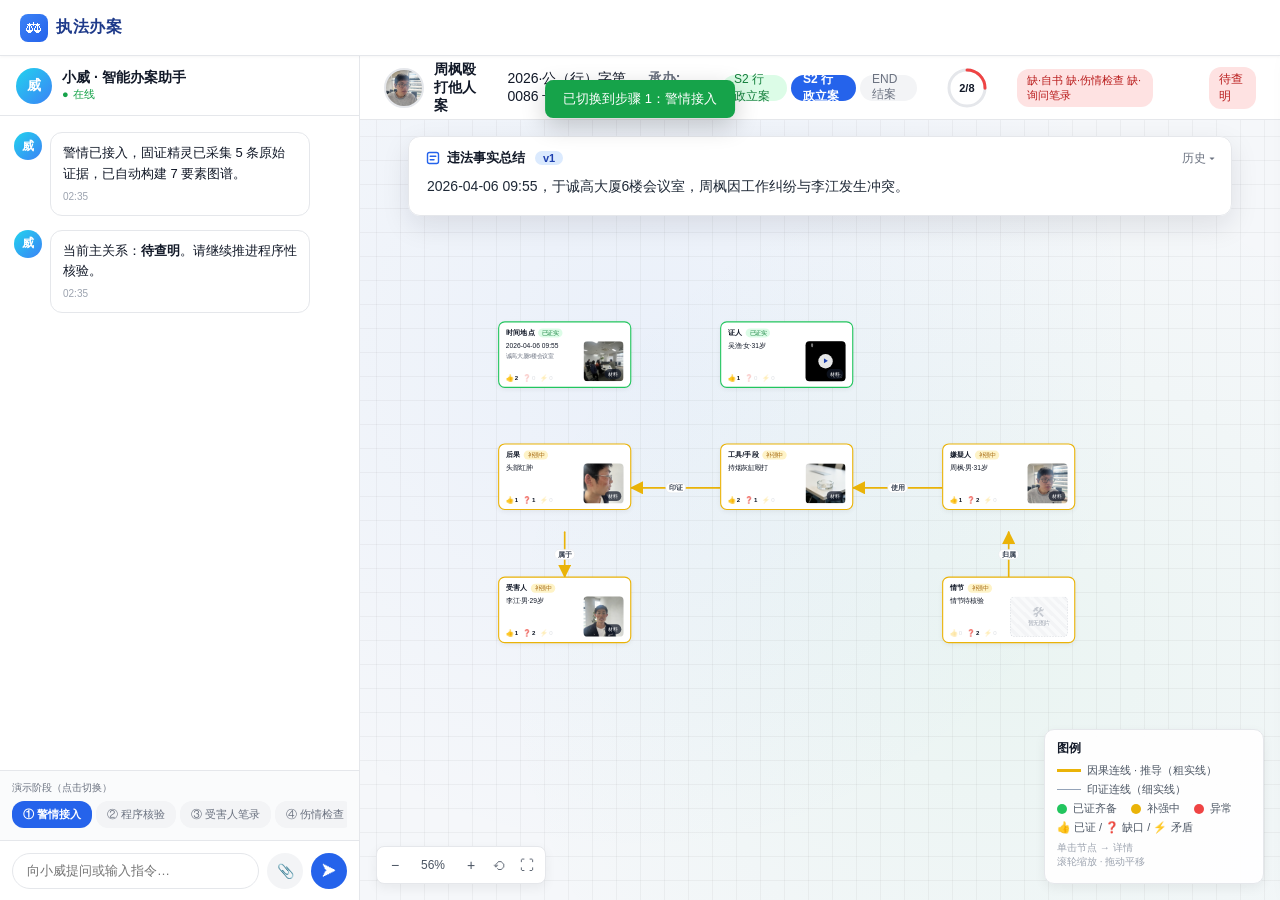
==== commit 41420381: "Update dossier prototype for ashtray evidence Sync the HTML prototype with the refreshed case materi" ====
--- a/卷宗_原型_v4.html
+++ b/卷宗_原型_v4.html
@@ -447,6 +447,12 @@
   background: #e0e7ff; color: #3730a3;
 }
 .evidence-card .ev-desc { color: #4b5563; line-height: 1.5; margin-bottom: 6px; }
+.evidence-card .ev-meta {
+  display: grid; grid-template-columns: 1fr 1fr; gap: 4px 8px;
+  margin: 6px 0; padding: 6px 8px; border-radius: 6px;
+  background: #fff; color: #6b7280; font-size: 10px; line-height: 1.4;
+}
+.evidence-card .ev-meta b { color: #374151; font-weight: 600; }
 .evidence-card .mini-bar { display: flex; gap: 3px; }
 .evidence-card .mini-bar .seg {
   font-size: 9px; padding: 1px 5px; border-radius: 8px; color: #fff; font-weight: 600;
@@ -717,7 +723,7 @@
         <div class="step-pill active" data-step="1">① 警情接入</div>
         <div class="step-pill" data-step="2">② 程序核验</div>
         <div class="step-pill" data-step="3">③ 受害人笔录</div>
-        <div class="step-pill" data-step="4">④ 诊断证明</div>
+        <div class="step-pill" data-step="4">④ 伤情检查</div>
         <div class="step-pill" data-step="5">⑤ 自书</div>
         <div class="step-pill" data-step="6">⑥ 嫌疑人笔录</div>
         <div class="step-pill" data-step="7">⑦ 处罚签发</div>
@@ -734,9 +740,9 @@
   <div class="workspace">
     <div class="tabs">
       <div class="tab active" data-tab="graph">🔗 图谱</div>
-      <div class="tab" data-tab="doc">📄 文书<span class="badge">3</span></div>
-      <div class="tab" data-tab="evi">🧾 证据池<span class="badge">7</span></div>
-      <div class="tab" data-tab="task">🗂 任务看板<span class="badge">2</span></div>
+      <div class="tab" data-tab="doc">📄 文书<span class="badge">9</span></div>
+      <div class="tab" data-tab="evi">🧾 证据池<span class="badge">15</span></div>
+      <div class="tab" data-tab="task">🗂 任务看板<span class="badge">3</span></div>
       <div class="tab" data-tab="log">📋 决策日志</div>
     </div>
 
@@ -761,7 +767,7 @@
             </svg>
             <div class="num" id="progNum">5/8</div>
           </div>
-          <div class="miss-pill" id="missPill">缺·自书 缺·诊断证明 缺·调解</div>
+          <div class="miss-pill" id="missPill">缺·自书 缺·伤情检查 缺·调解</div>
           <div class="spacer"></div>
           <div class="main-rel yellow" id="mainRel">补强推进中</div>
         </div>
@@ -775,7 +781,7 @@
               <div class="fact-history-btn" onclick="toggleHistory()">历史 ▾</div>
             </div>
             <div class="fact-body" id="factBody">
-              2026-04-06 09:55，于贵阳市南明区花果山小区2号楼113，周枫因工作纠纷与李江发生冲突，<span class="new">周枫徒手扇打李江左脸一次。</span>
+              2026-04-06 09:55，于诚高大厦6楼会议室，周枫因工作纠纷与李江发生口角，<span class="new">周枫拿起会议桌上的烟灰缸殴打李江头部。</span>
             </div>
           </div>
           <div class="viewport" id="viewport">
@@ -893,9 +899,10 @@
    节点尺寸 240×~140，主链路 y=420 居中 */
 const NODES = {
   conseq:  { id:'conseq',  title:'后果',     x:220,  y:280, w:240, h:160, photo:'assets/被害人伤情.JPG' },
-  tool:    { id:'tool',    title:'工具/手段', x:620,  y:280, w:240, h:160 },
+  tool:    { id:'tool',    title:'工具/手段', x:620,  y:280, w:240, h:160, photo:'assets/作案工具烟灰缸.jpg' },
   victim:  { id:'victim',  title:'受害人',   x:220,  y:520, w:240, h:160, photo:'assets/被害人人像.JPG' },
   suspect: { id:'suspect', title:'嫌疑人',   x:1020, y:280, w:240, h:160, photo:'assets/嫌疑人人像.jpg' },
+  circumstance: { id:'circumstance', title:'情节', x:1020, y:520, w:240, h:160 },
   time:    { id:'time',    title:'时间地点', x:220,  y:60,  w:240, h:160, photo:'assets/现场照片.jpg' },
   witness: { id:'witness', title:'证人',     x:620,  y:60,  w:240, h:160, video:'assets/证人证言.mp4' },
 };
@@ -905,16 +912,17 @@
   null, // 占位
   { // 步骤 1：警情接入
     progress:'2/8', mainRel:{cls:'',txt:'待查明'},
-    miss:'缺·自书 缺·诊断证明 缺·询问笔录',
+    miss:'缺·自书 缺·伤情检查 缺·询问笔录',
     factVer:'v1',
-    fact:'<span class="new">2026-04-06 09:55，于贵阳市南明区花果山小区2号楼113，周枫因工作纠纷与李江发生冲突。</span>',
+    fact:'<span class="new">2026-04-06 09:55，于诚高大厦6楼会议室，周枫因工作纠纷与李江发生冲突。</span>',
     nodes:{
-      time:    { state:'green',  status:'已证实', key:'2026-04-06 09:55', sub:'贵阳市南明区花果山小区2号楼113', bar:['g','g','g'], badges:[2,0,0] },
-      conseq:  { state:'yellow', status:'补强中', key:'左脸红肿', sub:'伤情照片初判', bar:['y','y','g'], badges:[1,1,0] },
-      tool:    { state:'yellow', status:'补强中', key:'肢体冲突', sub:'警情概述+证人证言', bar:['y','g','g'], badges:[2,1,0] },
+      time:    { state:'green',  status:'已证实', key:'2026-04-06 09:55', sub:'诚高大厦6楼会议室', bar:['g','g','g'], badges:[2,0,0] },
+      conseq:  { state:'yellow', status:'补强中', key:'头部红肿', sub:'伤情照片初判', bar:['y','y','g'], badges:[1,1,0] },
+      tool:    { state:'yellow', status:'补强中', key:'持烟灰缸殴打', sub:'警情概述+证人证言', bar:['y','g','g'], badges:[2,1,0] },
       witness: { state:'green',  status:'已证实', key:'吴渔·女·31岁', sub:'现场证人证言已采集', bar:['g','g','g'], badges:[1,0,0] },
-      victim:  { state:'yellow', status:'补强中', key:'李江·男·31岁', sub:'人像照片已采集·待身份核验', bar:['g','g','g'], badges:[1,2,0] },
-      suspect: { state:'yellow', status:'补强中', key:'周枫·男·32岁', sub:'人像照片已采集·待身份核验', bar:['g','g','g'], badges:[1,2,0] },
+      victim:  { state:'yellow', status:'补强中', key:'李江·男·29岁', sub:'人像照片已采集·待身份核验', bar:['g','g','g'], badges:[1,2,0] },
+      suspect: { state:'yellow', status:'补强中', key:'周枫·男·31岁', sub:'人像照片已采集·待身份核验', bar:['g','g','g'], badges:[1,2,0] },
+      circumstance: { state:'yellow', status:'补强中', key:'情节待核验', sub:'前科/到案/认罪认罚材料待采集', bar:['y','g','g'], badges:[0,2,0] },
     },
     msgs:[
       {type:'bot', html:'警情已接入，固证精灵已采集 5 条原始证据，已自动构建 7 要素图谱。'},
@@ -923,16 +931,17 @@
   },
   { // 步骤 2：程序核验
     progress:'4/8', mainRel:{cls:'yellow',txt:'准备立案'},
-    miss:'缺·自书 缺·诊断证明 缺·询问笔录',
+    miss:'缺·自书 缺·伤情检查 缺·询问笔录',
     factVer:'v1',
-    fact:'2026-04-06 09:55，于贵阳市南明区花果山小区2号楼113，周枫因工作纠纷与李江发生冲突。',
+    fact:'2026-04-06 09:55，于诚高大厦6楼会议室，周枫因工作纠纷与李江发生冲突。',
     nodes:{
-      time:    { state:'green',  status:'已证实', key:'2026-04-06 09:55', sub:'贵阳市南明区花果山小区2号楼113', bar:['g','g','g'], badges:[2,0,0] },
-      conseq:  { state:'yellow', status:'补强中', key:'左脸红肿', sub:'伤情照片初判', bar:['y','y','g'], badges:[1,1,0] },
-      tool:    { state:'yellow', status:'补强中', key:'肢体冲突', sub:'警情概述+证人证言', bar:['y','g','g'], badges:[2,1,0] },
+      time:    { state:'green',  status:'已证实', key:'2026-04-06 09:55', sub:'诚高大厦6楼会议室', bar:['g','g','g'], badges:[2,0,0] },
+      conseq:  { state:'yellow', status:'补强中', key:'头部红肿', sub:'伤情照片初判', bar:['y','y','g'], badges:[1,1,0] },
+      tool:    { state:'yellow', status:'补强中', key:'持烟灰缸殴打', sub:'警情概述+证人证言', bar:['y','g','g'], badges:[2,1,0] },
       witness: { state:'green',  status:'已证实', key:'吴渔·女·31岁', sub:'现场证人证言已采集', bar:['g','g','g'], badges:[1,0,0] },
-      victim:  { state:'yellow', status:'补强中', key:'李江·男·31岁', sub:'身份核验通过·待询问', bar:['g','g','g'], badges:[2,1,0] },
-      suspect: { state:'yellow', status:'补强中', key:'周枫·男·32岁·初犯', sub:'身份核验通过·待询问', bar:['g','g','g'], badges:[2,1,0] },
+      victim:  { state:'yellow', status:'补强中', key:'李江·男·29岁', sub:'身份核验通过·待询问', bar:['g','g','g'], badges:[2,1,0] },
+      suspect: { state:'yellow', status:'补强中', key:'周枫·男·31岁·初犯', sub:'身份核验通过·待询问', bar:['g','g','g'], badges:[2,1,0] },
+      circumstance: { state:'yellow', status:'补强中', key:'初犯', sub:'前科核验通过·认罪认罚材料待采集', bar:['g','g','g'], badges:[1,1,0] },
     },
     msgs:[
       {type:'bot', html:'已完成 4 项程序性核验：<b>身份/前科/管辖/治安期限</b>，全部通过。'},
@@ -943,38 +952,40 @@
   },
   { // 步骤 3：笔录·矛盾（核心场景）
     progress:'5/8', mainRel:{cls:'yellow',txt:'补强推进中'},
-    miss:'缺·自书 缺·诊断证明',
+    miss:'缺·自书 缺·伤情检查',
     factVer:'v2',
-    fact:'2026-04-06 09:55，于贵阳市南明区花果山小区2号楼113，周枫因工作纠纷与李江发生冲突，<span class="new">周枫徒手扇打李江左脸一次。</span>',
+    fact:'2026-04-06 09:55，于诚高大厦6楼会议室，周枫因工作纠纷与李江发生口角，<span class="new">周枫拿起会议桌上的烟灰缸殴打李江头部。</span>',
     nodes:{
-      time:    { state:'green',  status:'已证实', key:'2026-04-06 09:55', sub:'贵阳市南明区花果山小区2号楼113', bar:['g','g','g'], badges:[2,0,0] },
-      conseq:  { state:'yellow', status:'补强中', key:'左脸红肿', sub:'伤情照片+李江笔录', bar:['y','y','g'], badges:[2,1,0] },
-      tool:    { state:'yellow', status:'补强中', key:'徒手扇打', sub:'证人证言+李江笔录', bar:['y','g','g'], badges:[2,1,0] },
+      time:    { state:'green',  status:'已证实', key:'2026-04-06 09:55', sub:'诚高大厦6楼会议室', bar:['g','g','g'], badges:[2,0,0] },
+      conseq:  { state:'yellow', status:'补强中', key:'头部红肿', sub:'伤情照片+李江笔录', bar:['y','y','g'], badges:[2,1,0] },
+      tool:    { state:'yellow', status:'补强中', key:'持烟灰缸殴打', sub:'证人证言+李江笔录', bar:['y','g','g'], badges:[2,1,0] },
       witness: { state:'green',  status:'已证实', key:'吴渔·女·31岁', sub:'现场证人证言已采集', bar:['g','g','g'], badges:[1,0,0] },
-      victim:  { state:'yellow', status:'补强中', key:'李江·男·31岁', sub:'身份核验·已询问', bar:['g','g','g'], badges:[3,0,0] },
-      suspect: { state:'yellow', status:'补强中', key:'周枫·男·32岁·初犯', sub:'身份核验·待询问', bar:['g','g','g'], badges:[2,1,0] },
+      victim:  { state:'yellow', status:'补强中', key:'李江·男·29岁', sub:'身份核验·已询问', bar:['g','g','g'], badges:[3,0,0] },
+      suspect: { state:'yellow', status:'补强中', key:'周枫·男·31岁·初犯', sub:'身份核验·待询问', bar:['g','g','g'], badges:[2,1,0] },
+      circumstance: { state:'yellow', status:'补强中', key:'初犯', sub:'前科核验通过·认罪认罚材料待采集', bar:['g','g','g'], badges:[1,1,0] },
     },
     msgs:[
       {type:'bot', html:'笔录 Agent 已回写：<b>李江《询问笔录》</b>(E-006)。'},
-      {type:'bot', html:'李江笔录已入池，描述与证人证言一致：<b>徒手扇打左脸</b>。'},
+      {type:'bot', html:'李江笔录已入池，描述与证人证言一致：<b>用烟灰缸殴打头部</b>。'},
     ]
   },
-  { // 步骤 4：诊断证明
+  { // 步骤 4：伤情检查结论
     progress:'6/8', mainRel:{cls:'yellow',txt:'补强推进中'},
     miss:'缺·自书',
     factVer:'v3',
-    fact:'2026-04-06 09:55，于贵阳市南明区花果山小区2号楼113，周枫因工作纠纷与李江发生冲突，周枫徒手扇打李江左脸一次，<span class="new">致李江左脸软组织挫伤。</span>',
+    fact:'2026-04-06 09:55，于诚高大厦6楼会议室，周枫因工作纠纷与李江发生冲突，周枫用烟灰缸殴打李江头部，<span class="new">致李江头皮挫裂伤。</span>',
     nodes:{
-      time:    { state:'green',  status:'已证实', key:'2026-04-06 09:55', sub:'贵阳市南明区花果山小区2号楼113', bar:['g','g','g'], badges:[2,0,0] },
-      conseq:  { state:'green',  status:'已证实', key:'左脸软组织挫伤', sub:'医学结论·照片印证', bar:['g','g','g'], badges:[3,0,0] },
-      tool:    { state:'yellow', status:'补强中', key:'徒手扇打', sub:'证人证言+李江笔录', bar:['y','g','g'], badges:[2,1,0] },
+      time:    { state:'green',  status:'已证实', key:'2026-04-06 09:55', sub:'诚高大厦6楼会议室', bar:['g','g','g'], badges:[2,0,0] },
+      conseq:  { state:'green',  status:'已证实', key:'头皮挫裂伤', sub:'医学结论·照片印证', bar:['g','g','g'], badges:[3,0,0] },
+      tool:    { state:'yellow', status:'补强中', key:'持烟灰缸殴打', sub:'证人证言+李江笔录', bar:['y','g','g'], badges:[2,1,0] },
       witness: { state:'green',  status:'已证实', key:'吴渔·女·31岁', sub:'现场证人证言已采集', bar:['g','g','g'], badges:[1,0,0] },
-      victim:  { state:'green',  status:'已证实', key:'李江·男·31岁', sub:'身份核验·已询问', bar:['g','g','g'], badges:[3,0,0] },
-      suspect: { state:'yellow', status:'补强中', key:'周枫·男·32岁·初犯', sub:'身份核验·待询问', bar:['g','g','g'], badges:[2,1,0] },
+      victim:  { state:'green',  status:'已证实', key:'李江·男·29岁', sub:'身份核验·已询问', bar:['g','g','g'], badges:[3,0,0] },
+      suspect: { state:'yellow', status:'补强中', key:'周枫·男·31岁·初犯', sub:'身份核验·待询问', bar:['g','g','g'], badges:[2,1,0] },
+      circumstance: { state:'yellow', status:'补强中', key:'初犯', sub:'前科核验通过·认罪认罚材料待采集', bar:['g','g','g'], badges:[1,1,0] },
     },
     msgs:[
-      {type:'bot', html:'诊断证明已上传 · <b>左脸软组织挫伤</b>（E-007）入池。'},
-      {type:'bot', html:'伤情照片真实性 🟡 → 🟢（因诊断证明印证）。'},
+      {type:'bot', html:'伤情检查结论已回写 · <b>头皮挫裂伤</b>（E-007）入池。'},
+      {type:'bot', html:'伤情照片真实性 🟡 → 🟢（因伤情检查结论印证）。'},
       {type:'bot', html:'后果节点三性已齐备。违法事实总结升级到 v3。'},
     ]
   },
@@ -982,40 +993,40 @@
     progress:'7/8', mainRel:{cls:'yellow',txt:'补强推进中'},
     miss:'缺·周枫询问笔录',
     factVer:'v3',
-    fact:'2026-04-06 09:55，于贵阳市南明区花果山小区2号楼113，周枫因工作纠纷与李江发生冲突，周枫徒手扇打李江左脸一次，致李江左脸软组织挫伤。',
+    fact:'2026-04-06 09:55，于诚高大厦6楼会议室，周枫因工作纠纷与李江发生冲突，周枫用烟灰缸殴打李江头部，致李江头皮挫裂伤。',
     nodes:{
-      time:    { state:'green',  status:'已证实', key:'2026-04-06 09:55', sub:'贵阳市南明区花果山小区2号楼113', bar:['g','g','g'], badges:[2,0,0] },
-      conseq:  { state:'green',  status:'已证实', key:'左脸软组织挫伤', sub:'医学结论·照片印证', bar:['g','g','g'], badges:[3,0,0] },
-      tool:    { state:'red',    status:'补强中', key:'徒手扇打 ⚡', sub:'自书"推搡" vs 笔录"扇打"', bar:['y','g','g'], badges:[3,0,1], isConflict:true },
+      time:    { state:'green',  status:'已证实', key:'2026-04-06 09:55', sub:'诚高大厦6楼会议室', bar:['g','g','g'], badges:[2,0,0] },
+      conseq:  { state:'green',  status:'已证实', key:'头皮挫裂伤', sub:'医学结论·照片印证', bar:['g','g','g'], badges:[3,0,0] },
+      tool:    { state:'green',  status:'已证实', key:'烟灰缸殴打头部', sub:'物证+监控+保全材料印证', bar:['g','g','g'], badges:[5,0,0] },
       witness: { state:'green',  status:'已证实', key:'吴渔·女·31岁', sub:'现场证人证言已采集', bar:['g','g','g'], badges:[1,0,0] },
-      victim:  { state:'green',  status:'已证实', key:'李江·男·31岁', sub:'身份核验·已询问', bar:['g','g','g'], badges:[3,0,0] },
-      suspect: { state:'yellow', status:'补强中', key:'周枫·男·32岁·初犯·认错认罚', sub:'已收自书·待询问笔录', bar:['y','g','g'], badges:[3,1,0] },
+      victim:  { state:'green',  status:'已证实', key:'李江·男·29岁', sub:'身份核验·已询问', bar:['g','g','g'], badges:[3,0,0] },
+      suspect: { state:'yellow', status:'补强中', key:'周枫·男·31岁·初犯·认错认罚', sub:'已收自书·待询问笔录', bar:['y','g','g'], badges:[3,1,0] },
+      circumstance: { state:'yellow', status:'补强中', key:'初犯·认错认罚', sub:'认罪认罚相关材料已回写·待笔录确认', bar:['y','g','g'], badges:[3,1,0] },
     },
     msgs:[
       {type:'bot', html:'办案中心回写：<b>周枫自书</b>（E-009）。'},
-      {type:'bot', html:'⚠ 检测到冲突：周枫自书"<b>推搡</b>" vs 李江笔录"<b>扇打</b>"。'},
-      {type:'bot', html:'💡 智能分析：证人吴渔证言"看到周枫扇了李江一巴掌"印证<b>李江</b>陈述。'},
-      {type:'bot', html:'建议采信 <b>李江</b>：徒手扇打而非推搡。已派生任务：<b>对周枫制作询问笔录</b>，重点核实动作描述。'},
-      {type:'alert', focus:'tool'},
+      {type:'bot', html:'物证材料已回写：<b>烟灰缸照片、证据保全决定书、证据保全清单</b>入池。'},
+      {type:'bot', html:'现场监控及调取证据材料已关联到工具/经过节点。'},
     ]
   },
   { // 步骤 6：嫌疑人笔录（矛盾闭环）
     progress:'8/8', mainRel:{cls:'green',txt:'事实查明'},
     miss:'',
     factVer:'v4',
-    fact:'2026-04-06 09:55，于贵阳市南明区花果山小区2号楼113，周枫因工作纠纷与李江发生冲突，周枫徒手扇打李江左脸一次，致李江左脸软组织挫伤。<span class="new">案发后周枫主动到案，对违法事实供认不讳，认错认罚。</span>',
+    fact:'2026-04-06 09:55，于诚高大厦6楼会议室，周枫因工作纠纷与李江发生冲突，周枫用烟灰缸殴打李江头部，致李江头皮挫裂伤。<span class="new">案发后周枫主动到案，对违法事实供认不讳，认错认罚。</span>',
     nodes:{
-      time:    { state:'green',  status:'已证实', key:'2026-04-06 09:55', sub:'贵阳市南明区花果山小区2号楼113', bar:['g','g','g'], badges:[2,0,0] },
-      conseq:  { state:'green',  status:'已证实', key:'左脸软组织挫伤', sub:'医学结论·照片印证', bar:['g','g','g'], badges:[3,0,0] },
-      tool:    { state:'green',  status:'已证实', key:'徒手扇打李江左脸一次', sub:'矛盾闭环（周枫笔录承认）', bar:['g','g','g'], badges:[4,0,0] },
+      time:    { state:'green',  status:'已证实', key:'2026-04-06 09:55', sub:'诚高大厦6楼会议室', bar:['g','g','g'], badges:[2,0,0] },
+      conseq:  { state:'green',  status:'已证实', key:'头皮挫裂伤', sub:'医学结论·照片印证', bar:['g','g','g'], badges:[3,0,0] },
+      tool:    { state:'green',  status:'已证实', key:'用烟灰缸殴打李江头部', sub:'矛盾闭环（周枫笔录承认）', bar:['g','g','g'], badges:[4,0,0] },
       witness: { state:'green',  status:'已证实', key:'吴渔·女·31岁', sub:'现场证人证言已采集', bar:['g','g','g'], badges:[1,0,0] },
-      victim:  { state:'green',  status:'已证实', key:'李江·男·31岁', sub:'身份核验·已询问', bar:['g','g','g'], badges:[3,0,0] },
-      suspect: { state:'green',  status:'已证实', key:'周枫·男·32岁·初犯·认错认罚', sub:'笔录+自书+认罚已采集', bar:['g','g','g'], badges:[4,0,0] },
+      victim:  { state:'green',  status:'已证实', key:'李江·男·29岁', sub:'身份核验·已询问', bar:['g','g','g'], badges:[3,0,0] },
+      suspect: { state:'green',  status:'已证实', key:'周枫·男·31岁·初犯·认错认罚', sub:'笔录+自书+认罚已采集', bar:['g','g','g'], badges:[4,0,0] },
+      circumstance: { state:'green', status:'已证实', key:'初犯·主动到案·认错认罚', sub:'前科核验+认罪认罚材料+笔录确认', bar:['g','g','g'], badges:[4,0,0] },
     },
     msgs:[
       {type:'bot', html:'笔录 Agent 已回写：<b>周枫《询问笔录》</b>(E-011)。'},
-      {type:'bot', html:'周枫承认：<b>"我扇了李江左脸一巴掌"</b>，与自书"推搡"陈述不一致，以笔录为准。'},
-      {type:'bot', html:'矛盾「动作描述冲突」已自动闭环（周枫笔录与李江笔录、证人证言一致）。'},
+      {type:'bot', html:'周枫确认：<b>"我拿烟灰缸砸了李江头部"</b>，与李江笔录、证人证言和监控材料一致。'},
+      {type:'bot', html:'工具/经过节点已由笔录、证人证言、现场监控和烟灰缸保全材料闭环。'},
       {type:'bot', html:'周枫已签认罚书（E-010）。适用快办程序 · 已生成《行政处罚决定书》草本，请审核。'},
     ]
   },
@@ -1023,14 +1034,15 @@
     progress:'8/8', mainRel:{cls:'green',txt:'事实查明'},
     miss:'',
     factVer:'v5',
-    fact:'2026-04-06 09:55，于贵阳市南明区花果山小区2号楼113，周枫因工作纠纷与李江发生冲突，周枫徒手扇打李江左脸一次，致李江左脸软组织挫伤。案发后周枫主动到案，对违法事实供认不讳，认错认罚。<span class="new">依据《治安管理处罚法》第四十三条第一款，对周枫处以行政拘留五日。</span>',
+    fact:'2026-04-06 09:55，于诚高大厦6楼会议室，周枫因工作纠纷与李江发生冲突，周枫用烟灰缸殴打李江头部，致李江头皮挫裂伤。案发后周枫主动到案，对违法事实供认不讳，认错认罚。<span class="new">依据《治安管理处罚法》第四十三条第一款，对周枫处以行政拘留五日。</span>',
     nodes:{
-      time:    { state:'green',  status:'已证实', key:'2026-04-06 09:55', sub:'贵阳市南明区花果山小区2号楼113', bar:['g','g','g'], badges:[2,0,0] },
-      conseq:  { state:'green',  status:'已证实', key:'左脸软组织挫伤', sub:'医学结论·照片印证', bar:['g','g','g'], badges:[3,0,0] },
-      tool:    { state:'green',  status:'已证实', key:'徒手扇打李江左脸一次', sub:'多源证据印证一致', bar:['g','g','g'], badges:[4,0,0] },
+      time:    { state:'green',  status:'已证实', key:'2026-04-06 09:55', sub:'诚高大厦6楼会议室', bar:['g','g','g'], badges:[2,0,0] },
+      conseq:  { state:'green',  status:'已证实', key:'头皮挫裂伤', sub:'医学结论·照片印证', bar:['g','g','g'], badges:[3,0,0] },
+      tool:    { state:'green',  status:'已证实', key:'用烟灰缸殴打李江头部', sub:'多源证据印证一致', bar:['g','g','g'], badges:[4,0,0] },
       witness: { state:'green',  status:'已证实', key:'吴渔·女·31岁', sub:'询问笔录已采集·与笔录一致', bar:['g','g','g'], badges:[2,0,0] },
-      victim:  { state:'green',  status:'已证实', key:'李江·男·31岁', sub:'身份核验·已询问', bar:['g','g','g'], badges:[3,0,0] },
-      suspect: { state:'green',  status:'已证实', key:'周枫·男·32岁·初犯·认错认罚', sub:'已送达·执行中', bar:['g','g','g'], badges:[3,0,0] },
+      victim:  { state:'green',  status:'已证实', key:'李江·男·29岁', sub:'身份核验·已询问', bar:['g','g','g'], badges:[3,0,0] },
+      suspect: { state:'green',  status:'已证实', key:'周枫·男·31岁·初犯·认错认罚', sub:'已送达·执行中', bar:['g','g','g'], badges:[3,0,0] },
+      circumstance: { state:'green', status:'已证实', key:'初犯·认错认罚', sub:'作为量罚情节纳入处罚草本', bar:['g','g','g'], badges:[4,0,0] },
     },
     msgs:[
       {type:'user', html:'审批通过。'},
@@ -1044,15 +1056,15 @@
 const MATERIALS = {
   '警情概述': {
     title:'接报案登记表', type:'文书', file:'assets/接报案登记表.pdf', owner:'李江', time:'2026-04-06 09:57', source:'电话报警',
-    elements:['时间','地点','人物','经过'], excerpt:'李江报警称被同事周枫殴打，地点为贵阳市南明区花果山小区2号楼113，脸部已经红肿。'
+    elements:['时间','地点','人物','经过'], excerpt:'李江报警称被同事周枫殴打，地点为诚高大厦6楼会议室，头部受伤。'
   },
   '伤情照片': {
     title:'受害人伤情照片', type:'照片', file:'assets/被害人伤情.JPG', owner:'李江', time:'2026-04-06 10:05', source:'固证精灵',
-    elements:['对象','后果'], excerpt:'李江左脸可见红肿，与后续诊断结论及询问笔录描述相互印证。'
+    elements:['对象','后果'], excerpt:'李江头部可见红肿及创口，与后续诊断结论及询问笔录描述相互印证。'
   },
   '受害人伤势照片': {
     title:'受害人伤情照片', type:'照片', file:'assets/被害人伤情.JPG', owner:'李江', time:'2026-04-06 10:05', source:'固证精灵',
-    elements:['对象','后果'], excerpt:'李江左脸可见红肿，与后续诊断结论及询问笔录描述相互印证。'
+    elements:['对象','后果'], excerpt:'李江头部可见红肿及创口，与后续诊断结论及询问笔录描述相互印证。'
   },
   '李江人像照片': {
     title:'受害人人像', type:'照片', file:'assets/被害人人像.JPG', owner:'李江', time:'2026-04-06 10:05', source:'固证精灵',
@@ -1066,44 +1078,105 @@
     title:'现场照片', type:'照片', file:'assets/现场照片.jpg', owner:'', time:'2026-04-06 10:05', source:'固证精灵',
     elements:['地点','经过'], excerpt:'会议室现场照片，会议桌与座椅布局可印证案发地点描述。'
   },
+  '现场勘验照片': {
+    title:'现场照片', type:'现场勘验', file:'assets/现场照片.jpg', owner:'', time:'2026-04-06 10:05', source:'固证精灵',
+    elements:['地点','工具/经过'], excerpt:'记录会议室空间、桌椅位置和现场环境，直接支撑案发地点及经过核验。'
+  },
+  '执法记录仪视频': {
+    title:'执法记录仪（剪辑版）', type:'视听资料', file:'assets/执法记录仪（剪辑版）.mp4', owner:'民警', time:'2026-04-06 10:06', source:'执法记录仪',
+    elements:['工具/经过','现场处置'], excerpt:'记录民警到场后的现场状态、双方位置和初步处置过程，作为经过类直接材料。'
+  },
+  '体表原始伤情记录表': {
+    title:'体表原始伤情记录表', type:'检查笔录', file:'assets/体表原始伤情记录表.pdf', owner:'李江', time:'2026-04-06 10:12', source:'现场检查',
+    elements:['后果','检查'], excerpt:'记录李江头部红肿部位、形态和初步检查情况，直接支撑伤害后果。'
+  },
+
+  '作案工具照片': {
+    title:'作案工具烟灰缸照片', type:'照片', file:'assets/作案工具烟灰缸.jpg', owner:'周枫', time:'2026-04-06 10:05', source:'固证精灵',
+    elements:['工具/经过','物证'], excerpt:'透明玻璃材质圆形烟灰缸照片，直接指向本案作案工具。'
+  },
+  '现场监控视频': {
+    title:'现场监控视频', type:'视听资料', file:'assets/现场监控.mp4', owner:'诚高公司', time:'2026-04-06 09:55', source:'调取证据',
+    elements:['时间','地点','工具/经过'], excerpt:'监控视频记录周枫用烟灰缸殴打李江的事实经过。'
+  },
+  '证据保全决定书': {
+    title:'证据保全决定书', type:'程序文书', file:'assets/证据保全决定书.pdf', owner:'周枫', time:'2026-05-06', source:'办案系统',
+    elements:['工具/经过','程序'], excerpt:'决定对证据保全清单中的烟灰缸进行扣押三十日。'
+  },
+  '证据保全清单': {
+    title:'证据保全清单', type:'程序清单', file:'assets/证据保全清单.pdf', owner:'', time:'2026-05-06', source:'办案系统',
+    elements:['工具/经过','物证'], excerpt:'登记烟灰缸一件，特征为透明玻璃材质的圆形烟灰缸。'
+  },
+  '调取证据通知书': {
+    title:'调取证据通知书', type:'程序文书', file:'assets/调取证据通知书.pdf', owner:'诚高公司', time:'2026-05-06', source:'办案系统',
+    elements:['工具/经过','程序'], excerpt:'通知诚高公司提供诚高大厦6楼会议室现场监控视频。'
+  },
+  '调取证据清单': {
+    title:'调取证据清单', type:'程序清单', file:'assets/调取证据清单.pdf', owner:'诚高公司', time:'2026-05-06', source:'办案系统',
+    elements:['工具/经过','程序'], excerpt:'清单载明调取现场监控视频，特征为记录周枫用烟灰缸殴打李江的事实经过。'
+  },
+  '医院伤情检查通知单': {
+    title:'医院伤情检查通知单', type:'伤情检查', file:'assets/医院伤情检查通知单.pdf', owner:'李江', time:'2026-04-06', source:'办案系统',
+    elements:['后果','程序'], excerpt:'通知李江前往医院检查并出具检查结果，作为伤情检查程序材料。'
+  },
+  '发还清单': {
+    title:'发还清单', type:'程序清单', file:'assets/发还清单.pdf', owner:'', time:'2026-05-06', source:'办案系统',
+    elements:['工具/经过','程序'], excerpt:'载明烟灰缸一件发还情况，闭合物证流转链条。'
+  },
+  '传唤证': {
+    title:'传唤证（行政）', type:'程序文书', file:'assets/传唤证（行政）.pdf', owner:'周枫', time:'2026-04-06 10:24', source:'办案系统',
+    elements:['嫌疑人','程序'], excerpt:'依法传唤周枫到案接受询问，支撑嫌疑人到案和程序合法性。'
+  },
+  '行政案件立案告知书': {
+    title:'行政案件立案告知书', type:'程序文书', file:'assets/行政案件立案告知书.pdf', owner:'李江 / 周枫', time:'2026-04-06 10:20', source:'办案系统',
+    elements:['程序','受害人','嫌疑人'], excerpt:'告知案件已立案及相关权利义务，作为非呈请类程序性文书纳入卷宗卡片。'
+  },
+  '行政处罚告知笔录': {
+    title:'行政处罚告知笔录', type:'程序笔录', file:'assets/行政处罚告知笔录.pdf', owner:'周枫', time:'2026-04-06 11:30', source:'办案系统',
+    elements:['嫌疑人','情节','程序'], excerpt:'告知拟作出行政处罚的事实、理由、依据及权利，周枫对拟处罚无异议。'
+  },
+  '伤情检查结论告知书': {
+    title:'诊断证明结论告知书', type:'程序告知', file:'assets/诊断证明结论告知书（受害人）.pdf', owner:'李江 / 周枫', time:'2026-04-09', source:'办案系统',
+    elements:['后果','程序'], excerpt:'向相关人员告知头皮挫裂伤结论，支撑伤情结论已履行告知程序。'
+  },
   '证人吴渔证言': {
     title:'证人证言', type:'视频/证言', file:'assets/证人证言.mp4', owner:'吴渔', time:'2026-04-06 09:55', source:'音视频录制',
-    elements:['时间','地点','工具/经过'], excerpt:'证人称9点55分左右在贵阳市南明区花果山小区2号楼113看到周枫打了李江，现场未使用工具。'
+    elements:['时间','地点','工具/经过'], excerpt:'证人称9点55分左右在诚高大厦6楼会议室看到周枫打了李江，现场使用烟灰缸。'
   },
   '李江询问笔录': {
     title:'受害人询问笔录', type:'笔录', file:'assets/受害人询问笔录.pdf', owner:'李江', time:'2026-04-06 10:32', source:'笔录 Agent',
-    elements:['时间','地点','受害人','工具/经过','后果'], excerpt:'李江陈述周枫先动手，徒手打其面部，自己没有还手，现场有同事吴渔看到。',
+    elements:['时间','地点','受害人','工具/经过','后果'], excerpt:'李江陈述周枫先动手，拿烟灰缸砸其头部，自己没有还手，现场有同事吴渔看到。',
     sevenElements:{
-      time:'2026-04-06 09:55 左右', place:'贵阳市南明区花果山小区2号楼113', subject:'周枫，男，32岁，违法嫌疑人', object:'李江，男，31岁，受害人',
-      action:'周枫徒手扇打李江左脸一次', consequence:'李江左脸红肿，后续诊断为左脸软组织挫伤', witness:'吴渔在场目击并拉开双方'
+      time:'2026-04-06 09:55 左右', place:'诚高大厦6楼会议室', subject:'周枫，男，31岁，违法嫌疑人', object:'李江，男，29岁，受害人',
+      action:'周枫用烟灰缸殴打李江头部', consequence:'李江头部红肿，后续诊断为头皮挫裂伤', witness:'吴渔在场目击并拉开双方'
     }
   },
   '询问笔录': {
     title:'受害人询问笔录', type:'笔录', file:'assets/受害人询问笔录.pdf', owner:'李江', time:'2026-04-06 10:32', source:'笔录 Agent',
-    elements:['受害人','工具/经过','后果'], excerpt:'受害人李江陈述面部被打、右脸红肿疼痛，并要求依法处理周枫。',
+    elements:['受害人','工具/经过','后果'], excerpt:'受害人李江陈述头部被烟灰缸砸伤、头部红肿疼痛，并要求依法处理周枫。',
     sevenElements:{
-      time:'2026-04-06 09:55 左右', place:'贵阳市南明区花果山小区2号楼113', subject:'周枫，男，32岁，违法嫌疑人', object:'李江，男，31岁，受害人',
-      action:'周枫徒手扇打李江左脸一次', consequence:'李江左脸红肿，后续诊断为左脸软组织挫伤', witness:'吴渔在场目击并拉开双方'
+      time:'2026-04-06 09:55 左右', place:'诚高大厦6楼会议室', subject:'周枫，男，31岁，违法嫌疑人', object:'李江，男，29岁，受害人',
+      action:'周枫用烟灰缸殴打李江头部', consequence:'李江头部红肿，后续诊断为头皮挫裂伤', witness:'吴渔在场目击并拉开双方'
     }
   },
-  '诊断证明': {
-    title:'医院伤情检查通知单', type:'诊断材料', file:'assets/医院伤情检查通知单.pdf', owner:'李江', time:'2026-04-06 11:11', source:'民警上传',
-    elements:['后果'], excerpt:'诊断结论为面部软组织挫伤，与伤情照片和受害人陈述一致。'
+  '伤情检查结论': {
+    title:'诊断证明结论告知书', type:'程序告知', file:'assets/诊断证明结论告知书（受害人）.pdf', owner:'李江 / 周枫', time:'2026-04-09', source:'办案系统',
+    elements:['后果','程序'], excerpt:'告知省人民医院诊断说明结论为头皮挫裂伤，并将作为认定人身伤害程度的依据。'
   },
   '周枫自书': {
     title:'嫌疑人自书材料', type:'自书材料', file:'assets/嫌疑人自书材料.pdf', owner:'周枫', time:'2026-04-06 11:20', source:'办案中心回写',
     elements:['嫌疑人','工具/经过','情节'], excerpt:'周枫自述与李江发生冲突，但动作描述与受害人笔录存在差异，触发矛盾核验。',
     sevenElements:{
-      time:'2026-04-06 09:55 左右', place:'贵阳市南明区花果山小区2号楼113', subject:'周枫，男，32岁，违法嫌疑人', object:'李江，男，31岁，受害人',
-      action:'自述为推搡，与询问笔录中的扇打表述不一致', consequence:'承认发生肢体冲突，伤害后果表述不足', witness:'未主动提及吴渔证言，需结合证人证言核验'
+      time:'2026-04-06 09:55 左右', place:'诚高大厦6楼会议室', subject:'周枫，男，31岁，违法嫌疑人', object:'李江，男，29岁，受害人',
+      action:'自述拿起烟灰缸砸向李江头部', consequence:'承认造成对方头皮挫裂伤后果', witness:'结合吴渔证言和现场监控核验'
     }
   },
   '自书材料·周枫': {
     title:'嫌疑人自书材料', type:'自书材料', file:'assets/嫌疑人自书材料.pdf', owner:'周枫', time:'2026-04-06 11:20', source:'办案中心回写',
     elements:['嫌疑人','工具/经过','情节'], excerpt:'周枫自述与李江发生冲突，但动作描述与受害人笔录存在差异，触发矛盾核验。',
     sevenElements:{
-      time:'2026-04-06 09:55 左右', place:'贵阳市南明区花果山小区2号楼113', subject:'周枫，男，32岁，违法嫌疑人', object:'李江，男，31岁，受害人',
-      action:'自述为推搡，与询问笔录中的扇打表述不一致', consequence:'承认发生肢体冲突，伤害后果表述不足', witness:'未主动提及吴渔证言，需结合证人证言核验'
+      time:'2026-04-06 09:55 左右', place:'诚高大厦6楼会议室', subject:'周枫，男，31岁，违法嫌疑人', object:'李江，男，29岁，受害人',
+      action:'自述拿起烟灰缸砸向李江头部', consequence:'承认造成对方头皮挫裂伤后果', witness:'结合吴渔证言和现场监控核验'
     }
   },
   '身份核验回写': {
@@ -1124,7 +1197,23 @@
   },
   '地点GPS': {
     title:'现场照片', type:'照片', file:'assets/现场照片.jpg', owner:'', time:'2026-04-06 10:05', source:'固证精灵',
-    elements:['地点'], excerpt:'现场材料印证案发地点为贵阳市南明区花果山小区2号楼113。'
+    elements:['地点'], excerpt:'现场材料印证案发地点为诚高大厦6楼会议室。'
+  },
+  '前科核验回写': {
+    title:'前科核验回写', type:'核验材料', file:'assets/行政案件立案登记表.pdf', owner:'周枫', time:'2026-04-06 10:18', source:'公安系统',
+    elements:['前科','情节'], excerpt:'系统核验周枫身份及前科记录，结论为身份一致、初犯，用于辅助判断量罚情节。'
+  },
+  '快速办理权利义务告知书': {
+    title:'行政案件快速办理权利义务告知书', type:'程序告知', file:'assets/行政案件快速办理权利义务告知书.pdf', owner:'周枫', time:'2026-04-06 11:27', source:'办案中心回写',
+    elements:['程序','情节'], excerpt:'周枫已知悉快速办理相关权利义务，并确认适用快速办理程序。'
+  },
+  '认罪认罚材料': {
+    title:'认错认罚相关材料', type:'认罪认罚材料', file:'assets/行政处罚告知笔录.pdf', owner:'周枫', time:'2026-04-06 11:30', source:'办案中心回写',
+    elements:['嫌疑人','情节','程序'], excerpt:'周枫对违法事实表示认可，对拟处罚结果无异议，认错认罚情节可纳入处罚建议。'
+  },
+  '周枫询问笔录': {
+    title:'周枫询问笔录', type:'笔录', file:'assets/行政处罚告知笔录.pdf', owner:'周枫', time:'2026-04-06 11:30', source:'笔录 Agent',
+    elements:['嫌疑人','工具/经过','情节'], excerpt:'周枫确认案发后主动到案，承认用烟灰缸殴打李江头部，并表示认错认罚。'
   },
   '行政处罚决定书': {
     title:'行政处罚决定书', type:'文书', file:'assets/行政处罚决定书.pdf', owner:'周枫', time:'2026-04-06 14:21', source:'系统生成',
@@ -1225,20 +1314,23 @@
 const STEP1_DETAIL = {
   conseq: {
     evidences: [
-      { name:'伤情照片(E-003)', tag:'照片', desc:'李江左脸明显红肿', bar:['g','g','g'] },
+      { name:'伤情照片(E-003)', tag:'照片', desc:'李江头部明显红肿', bar:['g','g','g'] },
+      { name:'体表原始伤情记录表', tag:'检查', desc:'记录头面部创口及红肿', bar:['g','g','g'] },
     ],
     gaps: [
-      { title:'缺：诊断证明', action:'待民警上传医学诊断证明（伤情阶段）' }
+      { title:'缺：医院伤情检查通知单', action:'待补齐医院检查及伤情结论告知材料' }
     ],
     conflicts: []
   },
   tool: {
     evidences: [
-      { name:'证人吴渔证言(E-005)', tag:'证人', desc:'"看到周枫扇了李江一巴掌"', bar:['y','g','g'] },
-      { name:'警情概述', tag:'警情', desc:'初步认定为肢体冲突', bar:['y','g','g'] },
+      { name:'警情概述', tag:'警情', desc:'接警记录指向烟灰缸殴打', bar:['y','g','g'] },
+      { name:'作案工具照片', tag:'工具', desc:'烟灰缸照片已采集', bar:['g','g','g'] },
+      { name:'现场勘验照片', tag:'现勘', desc:'会议室现场环境已固定', bar:['g','g','g'] },
+      { name:'现场监控视频', tag:'监控', desc:'记录烟灰缸殴打经过', bar:['y','g','g'] },
     ],
     gaps: [
-      { title:'缺：李江询问笔录', action:'笔录 Agent 安排对李江询问（笔录阶段）' }
+      { title:'缺：证据保全手续', action:'补齐烟灰缸证据保全决定书、清单及后续发还材料' }
     ],
     conflicts: []
   },
@@ -1247,7 +1339,7 @@
       { name:'李江人像照片(E-002)', tag:'照片', desc:'被害人正面像', bar:['g','g','g'] },
     ],
     gaps: [
-      { title:'缺：身份核验回写', action:'调用身份系统核验李江身份（程序核验阶段）' },
+      { title:'缺：李江身份核验', action:'调用身份系统核验李江身份（程序核验阶段）' },
       { title:'缺：李江询问笔录', action:'笔录 Agent 安排询问（笔录阶段）' }
     ],
     conflicts: []
@@ -1257,14 +1349,23 @@
       { name:'嫌疑人人像照片(E-004)', tag:'照片', desc:'周枫正面像', bar:['g','g','g'] },
     ],
     gaps: [
-      { title:'缺：身份核验回写', action:'调用身份/前科系统核验周枫（程序核验阶段）' },
+      { title:'缺：周枫身份核验', action:'调用身份系统核验周枫身份（程序核验阶段）' },
+      { title:'缺：传唤证', action:'补齐传唤到案程序文书' },
       { title:'缺：嫌疑人陈述', action:'获取周枫询问笔录与自书（笔录/办案中心阶段）' }
     ],
     conflicts: []
   },
+  circumstance: {
+    evidences: [],
+    gaps: [
+      { title:'缺：前科核验回写', action:'调用身份/前科系统核验周枫前科情况（程序核验阶段）' },
+      { title:'缺：认罪认罚相关材料', action:'待办案中心回写自书、认罚及快速办理告知材料' }
+    ],
+    conflicts: []
+  },
   witness: {
     evidences: [
-      { name:'证人吴渔证言(E-005)', tag:'证人', desc:'"看到周枫扇了李江一巴掌"', bar:['g','g','g'] },
+      { name:'证人吴渔证言(E-005)', tag:'证人', desc:'"看到周枫用烟灰缸打了李江头部"', bar:['g','g','g'] },
     ],
     gaps: [],
     conflicts: []
@@ -1272,7 +1373,7 @@
   time: {
     evidences: [
       { name:'警情时间戳', tag:'警情', desc:'2026-04-06 09:55', bar:['g','g','g'] },
-      { name:'地点GPS', tag:'地点', desc:'贵阳市南明区花果山小区2号楼113', bar:['g','g','g'] },
+      { name:'地点GPS', tag:'地点', desc:'诚高大厦6楼会议室', bar:['g','g','g'] },
     ],
     gaps: [],
     conflicts: []
@@ -1283,46 +1384,42 @@
 const NODE_DETAIL_DEFAULT = {
   tool: {
     evidences: [
-      { name:'警情概述', tag:'警情', desc:'初步认定为肢体冲突', bar:['y','g','g'] },
-      { name:'李江询问笔录(E-006)', tag:'笔录', desc:'"周枫扇打我左脸一次"', bar:['y','g','g'] },
-      { name:'证人吴渔证言(E-005)', tag:'证人', desc:'"看到周枫扇了李江一巴掌"', bar:['g','g','g'] },
-    ],
-    gaps: [
-      { title:'缺：嫌疑人侧陈述', action:'获取周枫自书材料（T-005·办案中心）' }
-    ],
-    conflicts: [
-      {
-        title:'⚡ 动作描述冲突',
-        sideA:{src:'笔录·李江', val:'扇打左脸'},
-        sideB:{src:'警情概述',  val:'推搡'},
-        investigation:'证人吴渔证言印证"扇了一巴掌"',
-        suggest:'建议采信 李江，理由：证人证言印证',
-        tasks:['对周枫再次询问，重点核实动作描述']
-      }
-    ]
+      { name:'警情概述', tag:'警情', desc:'接警记录指向烟灰缸殴打', bar:['g','g','g'] },
+      { name:'作案工具照片', tag:'工具', desc:'透明玻璃烟灰缸已拍照固定', bar:['g','g','g'] },
+      { name:'现场勘验照片', tag:'现勘', desc:'案发会议室环境已固定', bar:['g','g','g'] },
+      { name:'现场监控视频', tag:'监控', desc:'记录烟灰缸殴打经过', bar:['g','g','g'] },
+      { name:'证据保全决定书', tag:'保全', desc:'对烟灰缸依法扣押三十日', bar:['g','g','g'] },
+      { name:'证据保全清单', tag:'清单', desc:'烟灰缸一件已登记', bar:['g','g','g'] },
+      { name:'调取证据通知书', tag:'调取', desc:'调取现场监控程序已启动', bar:['g','g','g'] },
+      { name:'调取证据清单', tag:'清单', desc:'现场监控视频已列明特征', bar:['g','g','g'] },
+    ],
+    gaps: [],
+    conflicts: []
   },
   conseq: {
     evidences: [
-      { name:'警情概述', tag:'警情', desc:'李江左脸有红肿', bar:['y','y','g'] },
-      { name:'伤情照片(E-003)', tag:'照片', desc:'左脸明显红肿', bar:['g','g','g'] },
-      { name:'诊断证明(E-007)', tag:'诊断', desc:'左脸软组织挫伤·医学结论', bar:['g','g','g'] },
+      { name:'伤情照片(E-003)', tag:'照片', desc:'李江头部明显红肿', bar:['g','g','g'] },
+      { name:'体表原始伤情记录表', tag:'检查', desc:'现场检查记录头面部创口及红肿', bar:['g','g','g'] },
+      { name:'医院伤情检查通知单(E-007)', tag:'检查', desc:'已通知医院检查伤情', bar:['g','g','g'] },
+      { name:'伤情检查结论告知书', tag:'告知', desc:'头皮挫裂伤结论已告知', bar:['g','g','g'] },
     ],
     gaps: [],
     conflicts: []
   },
   victim: {
     evidences: [
-      { name:'身份核验回写', tag:'核验', desc:'李江·身份证一致', bar:['g','g','g'] },
-      { name:'询问笔录(E-006)', tag:'笔录', desc:'当事人陈述', bar:['y','g','g'] },
-      { name:'伤情照片(E-003)', tag:'照片', desc:'伤情主体', bar:['g','g','g'] },
+      { name:'李江身份核验', tag:'核验', desc:'李江·身份证一致', bar:['g','g','g'] },
+      { name:'李江询问笔录(E-006)', tag:'笔录', desc:'被害人陈述周枫用烟灰缸殴打头部', bar:['y','g','g'] },
+      { name:'李江人像照片(E-002)', tag:'照片', desc:'受害人身份影像', bar:['g','g','g'] },
     ],
     gaps: [],
     conflicts: []
   },
   suspect: {
     evidences: [
-      { name:'身份核验回写', tag:'核验', desc:'周枫·身份证一致·无前科', bar:['g','g','g'] },
-      { name:'警情概述', tag:'警情', desc:'李江指认为施害人', bar:['y','g','g'] },
+      { name:'周枫身份核验', tag:'核验', desc:'周枫·身份证一致', bar:['g','g','g'] },
+      { name:'嫌疑人人像照片(E-004)', tag:'照片', desc:'嫌疑人身份影像', bar:['g','g','g'] },
+      { name:'传唤证', tag:'程序', desc:'依法传唤周枫到案', bar:['g','g','g'] },
     ],
     gaps: [
       { title:'缺：嫌疑人陈述', action:'获取周枫询问笔录与自书' }
@@ -1331,7 +1428,7 @@
   },
   witness: {
     evidences: [
-      { name:'证人吴渔证言(E-005)', tag:'证人', desc:'"扇了一巴掌"', bar:['y','g','g'] },
+      { name:'证人吴渔证言(E-005)', tag:'证人', desc:'"用烟灰缸打了李江头部"', bar:['y','g','g'] },
     ],
     gaps: [
       { title:'缺：吴渔询问笔录', action:'安排吴渔询问' }
@@ -1341,7 +1438,7 @@
   time: {
     evidences: [
       { name:'警情时间戳', tag:'警情', desc:'2026-04-06 09:55', bar:['g','g','g'] },
-      { name:'地点GPS', tag:'地点', desc:'贵阳市南明区花果山小区2号楼113', bar:['g','g','g'] },
+      { name:'地点GPS', tag:'地点', desc:'诚高大厦6楼会议室', bar:['g','g','g'] },
     ],
     gaps: [],
     conflicts: []
@@ -1353,7 +1450,8 @@
   victim: {
     evidences: [
       { name:'李江人像照片(E-002)', tag:'照片', desc:'被害人正面像', bar:['g','g','g'] },
-      { name:'身份核验回写', tag:'核验', desc:'李江·身份证一致', bar:['g','g','g'] },
+      { name:'李江身份核验', tag:'核验', desc:'李江·身份证一致', bar:['g','g','g'] },
+      { name:'行政案件立案告知书', tag:'程序', desc:'已向受害人告知立案及权利义务', bar:['g','g','g'] },
     ],
     gaps: [
       { title:'缺：李江询问笔录', action:'笔录 Agent 安排询问（受害人笔录阶段）' }
@@ -1363,10 +1461,21 @@
   suspect: {
     evidences: [
       { name:'嫌疑人人像照片(E-004)', tag:'照片', desc:'周枫正面像', bar:['g','g','g'] },
-      { name:'身份核验回写', tag:'核验', desc:'周枫·身份证一致·无前科', bar:['g','g','g'] },
+      { name:'周枫身份核验', tag:'核验', desc:'周枫·身份证一致', bar:['g','g','g'] },
+      { name:'传唤证', tag:'程序', desc:'已依法传唤周枫到案', bar:['g','g','g'] },
+      { name:'行政案件立案告知书', tag:'程序', desc:'已告知案件立案和相关权利义务', bar:['g','g','g'] },
     ],
     gaps: [
       { title:'缺：嫌疑人陈述', action:'获取周枫询问笔录与自书（嫌疑人笔录/办案中心阶段）' }
+    ],
+    conflicts: []
+  },
+  circumstance: {
+    evidences: [
+      { name:'前科核验回写', tag:'核验', desc:'周枫·初犯记录', bar:['g','g','g'] },
+    ],
+    gaps: [
+      { title:'缺：认罪认罚相关材料', action:'待办案中心回写自书、认罚及快速办理告知材料' }
     ],
     conflicts: []
   },
@@ -1376,29 +1485,34 @@
 const STEP3_DETAIL = {
   conseq: {
     evidences: [
-      { name:'伤情照片(E-003)', tag:'照片', desc:'李江左脸明显红肿', bar:['g','g','g'] },
-      { name:'李江询问笔录(E-006)', tag:'笔录', desc:'"周枫扇打我左脸"', bar:['y','g','g'] },
+      { name:'伤情照片(E-003)', tag:'照片', desc:'李江头部明显红肿', bar:['g','g','g'] },
+      { name:'体表原始伤情记录表', tag:'检查', desc:'记录头面部创口及红肿', bar:['g','g','g'] },
     ],
     gaps: [
-      { title:'缺：诊断证明', action:'待民警上传医学诊断证明（诊断证明阶段）' }
+      { title:'缺：医院伤情检查通知单', action:'待补齐医院检查及伤情结论告知材料' }
     ],
     conflicts: []
   },
   tool: {
     evidences: [
-      { name:'证人吴渔证言(E-005)', tag:'证人', desc:'"看到周枫扇了李江一巴掌"', bar:['g','g','g'] },
-      { name:'李江询问笔录(E-006)', tag:'笔录', desc:'"周枫徒手扇打我左脸一次"', bar:['y','g','g'] },
-    ],
-    gaps: [
-      { title:'缺：嫌疑人侧陈述', action:'获取周枫自书材料（办案中心阶段）' }
-    ],
+      { name:'警情概述', tag:'警情', desc:'接警记录指向烟灰缸殴打', bar:['g','g','g'] },
+      { name:'作案工具照片', tag:'工具', desc:'透明玻璃烟灰缸已拍照固定', bar:['g','g','g'] },
+      { name:'现场勘验照片', tag:'现勘', desc:'案发会议室环境已固定', bar:['g','g','g'] },
+      { name:'现场监控视频', tag:'监控', desc:'记录烟灰缸殴打经过', bar:['g','g','g'] },
+      { name:'证据保全决定书', tag:'保全', desc:'对烟灰缸依法扣押三十日', bar:['g','g','g'] },
+      { name:'证据保全清单', tag:'清单', desc:'烟灰缸一件已登记', bar:['g','g','g'] },
+      { name:'调取证据通知书', tag:'调取', desc:'调取现场监控程序已启动', bar:['g','g','g'] },
+      { name:'调取证据清单', tag:'清单', desc:'现场监控视频已列明特征', bar:['g','g','g'] },
+    ],
+    gaps: [],
     conflicts: []
   },
   victim: {
     evidences: [
       { name:'李江人像照片(E-002)', tag:'照片', desc:'被害人正面像', bar:['g','g','g'] },
-      { name:'身份核验回写', tag:'核验', desc:'李江·身份证一致', bar:['g','g','g'] },
-      { name:'李江询问笔录(E-006)', tag:'笔录', desc:'被害人陈述', bar:['y','g','g'] },
+      { name:'李江身份核验', tag:'核验', desc:'李江·身份证一致', bar:['g','g','g'] },
+      { name:'李江询问笔录(E-006)', tag:'笔录', desc:'被害人陈述周枫用烟灰缸殴打头部', bar:['y','g','g'] },
+      { name:'行政案件立案告知书', tag:'程序', desc:'立案告知已完成', bar:['g','g','g'] },
     ],
     gaps: [],
     conflicts: []
@@ -1406,16 +1520,26 @@
   suspect: {
     evidences: [
       { name:'嫌疑人人像照片(E-004)', tag:'照片', desc:'周枫正面像', bar:['g','g','g'] },
-      { name:'身份核验回写', tag:'核验', desc:'周枫·身份证一致·无前科', bar:['g','g','g'] },
+      { name:'周枫身份核验', tag:'核验', desc:'周枫·身份证一致', bar:['g','g','g'] },
+      { name:'传唤证', tag:'程序', desc:'已依法传唤周枫到案', bar:['g','g','g'] },
     ],
     gaps: [
       { title:'缺：嫌疑人陈述', action:'获取周枫自书材料（办案中心阶段）' }
     ],
     conflicts: []
   },
+  circumstance: {
+    evidences: [
+      { name:'前科核验回写', tag:'核验', desc:'周枫·初犯记录', bar:['g','g','g'] },
+    ],
+    gaps: [
+      { title:'缺：认罪认罚相关材料', action:'待办案中心回写自书、认罚及快速办理告知材料' }
+    ],
+    conflicts: []
+  },
   witness: {
     evidences: [
-      { name:'证人吴渔证言(E-005)', tag:'证人', desc:'"看到周枫扇了李江一巴掌"', bar:['g','g','g'] },
+      { name:'证人吴渔证言(E-005)', tag:'证人', desc:'"看到周枫用烟灰缸打了李江头部"', bar:['g','g','g'] },
     ],
     gaps: [],
     conflicts: []
@@ -1423,27 +1547,30 @@
   time: {
     evidences: [
       { name:'警情时间戳', tag:'警情', desc:'2026-04-06 09:55', bar:['g','g','g'] },
-      { name:'地点GPS', tag:'地点', desc:'贵阳市南明区花果山小区2号楼113', bar:['g','g','g'] },
+      { name:'地点GPS', tag:'地点', desc:'诚高大厦6楼会议室', bar:['g','g','g'] },
     ],
     gaps: [],
     conflicts: []
   },
 };
 
-/* 步骤 4 · 诊断证明：在步骤 3 基础上，后果新增诊断证明，基本信息升级 */
+/* 步骤 4 · 伤情检查结论：在步骤 3 基础上，后果新增伤情检查结论，基本信息升级 */
 const STEP4_DETAIL = Object.assign({}, STEP3_DETAIL, {
+  circumstance: STEP3_DETAIL.circumstance,
   conseq: {
     evidences: [
-      { name:'伤情照片(E-003)', tag:'照片', desc:'李江左脸明显红肿', bar:['g','g','g'] },
-      { name:'李江询问笔录(E-006)', tag:'笔录', desc:'"周枫扇打我左脸"', bar:['g','g','g'] },
-      { name:'诊断证明(E-007)', tag:'诊断', desc:'左脸软组织挫伤·医学结论', bar:['g','g','g'] },
+      { name:'伤情照片(E-003)', tag:'照片', desc:'李江头部明显红肿', bar:['g','g','g'] },
+      { name:'体表原始伤情记录表', tag:'检查', desc:'现场检查记录头面部创口及红肿', bar:['g','g','g'] },
+      { name:'医院伤情检查通知单(E-007)', tag:'检查', desc:'已通知医院检查伤情', bar:['g','g','g'] },
+      { name:'伤情检查结论告知书', tag:'告知', desc:'头皮挫裂伤结论已告知', bar:['g','g','g'] },
     ],
     gaps: [],
     conflicts: []
   },
+
 });
 
-/* 步骤 5 · 自书：嫌疑人自书"推搡"与李江笔录"扇打"冲突，证人佐证李江 */
+/* 步骤 5 · 自书：物证、监控和自书材料回写 */
 const STEP5_DETAIL = {
   conseq: STEP4_DETAIL.conseq,
   victim: STEP4_DETAIL.victim,
@@ -1451,38 +1578,44 @@
   time: STEP4_DETAIL.time,
   tool: {
     evidences: [
-      { name:'证人吴渔证言(E-005)', tag:'证人', desc:'"看到周枫扇了李江一巴掌"', bar:['g','g','g'] },
-      { name:'李江询问笔录(E-006)', tag:'笔录', desc:'"周枫徒手扇打我左脸一次"', bar:['y','g','g'] },
-      { name:'周枫自书(E-009)', tag:'自书', desc:'"我只是推搡了李江，没有扇巴掌"', bar:['y','g','g'] },
-    ],
-    gaps: [
-      { title:'缺：周枫询问笔录', action:'对周枫制作询问笔录，重点核实动作描述（已派生任务 T-008）' }
-    ],
-    conflicts: [
-      {
-        title:'⚡ 动作描述冲突',
-        sideA:{src:'询问笔录-李江', val:'徒手扇打左脸'},
-        sideB:{src:'自书材料·周枫', val:'仅推搡，未扇打'},
-        investigation:'证人吴渔证言"看到周枫扇了李江一巴掌"印证 李江 陈述',
-        suggest:'建议采信 李江：徒手扇打而非推搡',
-        tasks:['对周枫制作询问笔录，重点核实动作描述']
-      }
-    ]
+      { name:'警情概述', tag:'警情', desc:'接警记录指向烟灰缸殴打', bar:['g','g','g'] },
+      { name:'作案工具照片', tag:'工具', desc:'透明玻璃烟灰缸已拍照固定', bar:['g','g','g'] },
+      { name:'现场勘验照片', tag:'现勘', desc:'案发会议室环境已固定', bar:['g','g','g'] },
+      { name:'现场监控视频', tag:'监控', desc:'记录烟灰缸殴打经过', bar:['g','g','g'] },
+      { name:'证据保全决定书', tag:'保全', desc:'对烟灰缸依法扣押三十日', bar:['g','g','g'] },
+      { name:'证据保全清单', tag:'清单', desc:'烟灰缸一件已登记', bar:['g','g','g'] },
+      { name:'调取证据通知书', tag:'调取', desc:'调取现场监控程序已启动', bar:['g','g','g'] },
+      { name:'调取证据清单', tag:'清单', desc:'现场监控视频已列明特征', bar:['g','g','g'] },
+    ],
+    gaps: [],
+    conflicts: []
   },
   suspect: {
     evidences: [
       { name:'嫌疑人人像照片(E-004)', tag:'照片', desc:'周枫正面像', bar:['g','g','g'] },
-      { name:'身份核验回写', tag:'核验', desc:'周枫·身份证一致·无前科', bar:['g','g','g'] },
-      { name:'周枫自书(E-009)', tag:'自书', desc:'对动作描述与受害人不一致', bar:['y','g','g'] },
+      { name:'周枫身份核验', tag:'核验', desc:'周枫·身份证一致', bar:['g','g','g'] },
+      { name:'传唤证', tag:'程序', desc:'已依法传唤周枫到案', bar:['g','g','g'] },
+      { name:'周枫自书(E-009)', tag:'自书', desc:'本人自述动作描述与受害人不一致', bar:['y','g','g'] },
     ],
     gaps: [
       { title:'缺：周枫询问笔录', action:'对周枫制作询问笔录（任务 T-008）' }
     ],
     conflicts: []
   },
+  circumstance: {
+    evidences: [
+      { name:'前科核验回写', tag:'核验', desc:'周枫·初犯记录', bar:['g','g','g'] },
+      { name:'周枫自书(E-009)', tag:'自书', desc:'主动表示愿意承担责任', bar:['y','g','g'] },
+      { name:'快速办理权利义务告知书(E-010)', tag:'告知', desc:'已知悉并同意适用快速办理程序', bar:['g','g','g'] },
+    ],
+    gaps: [
+      { title:'缺：周枫询问笔录确认', action:'对认错认罚、主动到案等情节制作笔录确认' }
+    ],
+    conflicts: []
+  },
 };
 
-/* 步骤 6 · 嫌疑人笔录：周枫笔录承认扇打，矛盾闭环 */
+/* 步骤 6 · 嫌疑人笔录：周枫笔录确认烟灰缸殴打经过 */
 const STEP6_DETAIL = {
   conseq: STEP4_DETAIL.conseq,
   victim: STEP4_DETAIL.victim,
@@ -1490,10 +1623,14 @@
   time: STEP4_DETAIL.time,
   tool: {
     evidences: [
-      { name:'证人吴渔证言(E-005)', tag:'证人', desc:'"看到周枫扇了李江一巴掌"', bar:['g','g','g'] },
-      { name:'李江询问笔录(E-006)', tag:'笔录', desc:'"周枫徒手扇打我左脸一次"', bar:['g','g','g'] },
-      { name:'周枫询问笔录(E-011)', tag:'笔录', desc:'"我扇了李江左脸一巴掌"（以笔录为准）', bar:['g','g','g'] },
-      { name:'周枫自书(E-009)', tag:'自书', desc:'原称"推搡"，已被本人笔录否定', bar:['y','g','g'] },
+      { name:'警情概述', tag:'警情', desc:'接警记录指向烟灰缸殴打', bar:['g','g','g'] },
+      { name:'作案工具照片', tag:'工具', desc:'透明玻璃烟灰缸已拍照固定', bar:['g','g','g'] },
+      { name:'现场勘验照片', tag:'现勘', desc:'案发会议室环境已固定', bar:['g','g','g'] },
+      { name:'现场监控视频', tag:'监控', desc:'记录烟灰缸殴打经过', bar:['g','g','g'] },
+      { name:'证据保全决定书', tag:'保全', desc:'对烟灰缸依法扣押三十日', bar:['g','g','g'] },
+      { name:'证据保全清单', tag:'清单', desc:'烟灰缸一件已登记', bar:['g','g','g'] },
+      { name:'调取证据通知书', tag:'调取', desc:'调取现场监控程序已启动', bar:['g','g','g'] },
+      { name:'调取证据清单', tag:'清单', desc:'现场监控视频已列明特征', bar:['g','g','g'] },
     ],
     gaps: [],
     conflicts: []
@@ -1501,9 +1638,21 @@
   suspect: {
     evidences: [
       { name:'嫌疑人人像照片(E-004)', tag:'照片', desc:'周枫正面像', bar:['g','g','g'] },
-      { name:'身份核验回写', tag:'核验', desc:'周枫·身份证一致·无前科', bar:['g','g','g'] },
-      { name:'周枫询问笔录(E-011)', tag:'笔录', desc:'供认对李江实施扇打', bar:['g','g','g'] },
-      { name:'周枫自书(E-009)', tag:'自书', desc:'认错认罚书已签字（E-010）', bar:['g','g','g'] },
+      { name:'周枫身份核验', tag:'核验', desc:'周枫·身份证一致', bar:['g','g','g'] },
+      { name:'传唤证', tag:'程序', desc:'已依法传唤周枫到案', bar:['g','g','g'] },
+      { name:'周枫询问笔录(E-011)', tag:'笔录', desc:'供认用烟灰缸殴打李江头部', bar:['g','g','g'] },
+      { name:'周枫自书(E-009)', tag:'自书', desc:'本人自述及签字确认材料', bar:['g','g','g'] },
+      { name:'行政处罚告知笔录', tag:'程序', desc:'已告知拟处罚并记录无异议', bar:['g','g','g'] },
+    ],
+    gaps: [],
+    conflicts: []
+  },
+  circumstance: {
+    evidences: [
+      { name:'前科核验回写', tag:'核验', desc:'周枫·初犯记录', bar:['g','g','g'] },
+      { name:'认罪认罚材料(E-010)', tag:'认罚', desc:'对违法事实和拟处罚无异议', bar:['g','g','g'] },
+      { name:'快速办理权利义务告知书', tag:'告知', desc:'适用快速办理程序材料齐备', bar:['g','g','g'] },
+      { name:'行政处罚告知笔录', tag:'程序', desc:'处罚告知阶段确认无异议', bar:['g','g','g'] },
     ],
     gaps: [],
     conflicts: []
@@ -1523,6 +1672,7 @@
   { from:'tool',   to:'conseq',  type:'cause',  label:'印证' },
   { from:'conseq', to:'victim',  type:'cause',  label:'属于' },
   { from:'suspect',to:'tool',    type:'cause',  label:'使用' },
+  { from:'circumstance', to:'suspect', type:'cause', label:'归属' },
 ];
 
 /* ===== 状态 ===== */
@@ -1568,7 +1718,7 @@
       <div class="node-body">
         <div class="node-info">
           <div class="node-key">${d.key}</div>
-          <div class="node-sub">${d.sub}</div>
+          ${n.id === 'time' ? `<div class="node-sub">${d.sub}</div>` : ''}
           <div class="three-badges">
             ${badge('👍', d.badges[0])}${badge('❓', d.badges[1])}${badge('⚡', d.badges[2])}
           </div>
@@ -1954,18 +2104,15 @@
   });
 }
 
-/* 当前节点矩形：优先读取 DOM 当前动画帧位置，避免连线与节点运动不同步。 */
+/* 当前节点矩形保持在 viewport 坐标系，避免 transform 缩放后二次换算。 */
 function currentRect(n) {
   const el = document.getElementById('node-' + n.id);
-  const vp = $('#viewport');
-  if (el && vp) {
-    const er = el.getBoundingClientRect();
-    const vr = vp.getBoundingClientRect();
+  if (el) {
     return {
-      x: (er.left - vr.left) / viewScale,
-      y: (er.top - vr.top) / viewScale,
-      w: er.width / viewScale,
-      h: er.height / viewScale
+      x: parseFloat(el.style.left) || n.x,
+      y: parseFloat(el.style.top) || n.y,
+      w: parseFloat(el.style.width) || n.w,
+      h: el.classList.contains('expanded') ? EXPANDED_H : n.h
     };
   }
   return { x: n.x, y: n.y, w: n.w, h: n.h };
@@ -1988,17 +2135,24 @@
   html += `
     <div class="detail-section" data-section="evi">
       <div class="detail-section-head">👍 已有证据 (${data.evidences.length}) <span class="toggle">${showEvi?'折叠 ▾':'展开 ▸'}</span></div>
-      ${showEvi ? data.evidences.map(ev => `
+      ${showEvi ? data.evidences.map(ev => {
+        const mat = materialForName(ev.name);
+        return `
         <div class="evidence-card">
           <div class="ev-head"><span class="ev-name">${materialTitle(ev.name)}</span><span class="ev-tag">${ev.tag}</span></div>
           <div class="ev-desc">→ ${ev.desc}</div>
+          ${mat ? `<div class="ev-meta">
+            <span><b>类型</b> ${escapeHtml(mat.type || '—')}</span><span><b>来源</b> ${escapeHtml(mat.source || '—')}</span>
+            <span><b>形成</b> ${escapeHtml(mat.time || '—')}</span><span><b>人员</b> ${escapeHtml(mat.owner || '—')}</span>
+            <span style="grid-column:1 / -1;"><b>摘要</b> ${escapeHtml(mat.excerpt || '—')}</span>
+          </div>` : ''}
           <div class="mini-bar">
             <span class="seg" style="background:${ev.bar[0]==='g'?'#16a34a':ev.bar[0]==='y'?'#d97706':'#b91c1c'}">真</span>
             <span class="seg" style="background:${ev.bar[2]==='g'?'#16a34a':ev.bar[2]==='y'?'#d97706':'#b91c1c'}">合</span>
             <span class="seg" style="background:${ev.bar[1]==='g'?'#16a34a':ev.bar[1]==='y'?'#d97706':'#b91c1c'}">关</span>
           </div>
         </div>
-      `).join('') : ''}
+      `}).join('') : ''}
       ${showEvi && data.evidences.length===0 ? '<div style="color:#9ca3af;font-size:11px;padding:6px;">暂无证据</div>' : ''}
     </div>
   `;
@@ -2070,15 +2224,15 @@
   if (m.type === 'alert') {
     bubble = create('div', 'bubble alert');
     bubble.innerHTML = `
-      <div class="alert-title">⚠ <b>检测到关键字段冲突</b></div>
-      <div style="font-size:12px;color:#374151;">工具/经过 · 动作描述</div>
+      <div class="alert-title"><b>工具/经过已补强</b></div>
+      <div style="font-size:12px;color:#374151;">烟灰缸物证 · 现场监控 · 笔录印证</div>
       <div class="conflict-row">
-        <div class="conflict-col"><div class="src">笔录·李江</div><div class="val">扇打</div></div>
-        <div class="conflict-col"><div class="src">警情概述</div><div class="val">推搡</div></div>
+        <div class="conflict-col"><div class="src">笔录·李江</div><div class="val">烟灰缸砸伤头部</div></div>
+        <div class="conflict-col"><div class="src">现场监控</div><div class="val">记录殴打经过</div></div>
       </div>
-      <div class="investigation">💡 <b>智能分析：</b><br>证人吴渔证言印证"扇了一巴掌"<br>→ 建议采信李江</div>
-      <div class="tasks">已派生任务：对周枫再次询问</div>
-      <span class="view-conflict" onclick="jumpToConflict('${m.focus||'tool'}')">👁 查看冲突 →</span>
+      <div class="investigation"><b>智能分析：</b><br>证人吴渔证言、现场监控和证据保全清单共同印证工具/经过节点。</div>
+      <div class="tasks">关联材料：作案工具照片、证据保全决定书、调取证据清单</div>
+      <span class="view-conflict" onclick="expandNode('tool')">查看工具材料 →</span>
       <span class="ts">10:32</span>
     `;
   } else {
@@ -2156,6 +2310,7 @@
   } else $('#chipStage').textContent = 'S3 案件办理';
 
   // 切步骤前收起任何已展开的节点
+  if (expandedId) collapseNodeInline();
   expandedId = null;
   Object.values(NODES).forEach(m => { delete m._curX; delete m._curY; });
   renderNodes();
@@ -2163,7 +2318,7 @@
   renderMsgs();
 
   // Toast
-  const stepName = ['','警情接入','程序核验','笔录·矛盾','诊断证明','自书+认罚','处罚签发'][n];
+  const stepName = ['','警情接入','程序核验','受害人笔录','伤情检查结论','自书+认罚','嫌疑人笔录','处罚签发'][n];
   showToast('已切换到步骤 ' + n + '：' + stepName, 'success');
 
   // 步骤 3 自动滚动到矛盾消息
@@ -2272,9 +2427,9 @@
 const HIST = [
   { v:'v5', name:'处罚签发', time:'2026-04-06 14:21', text:'……依据《治安管理处罚法》第四十三条第一款，对周枫处以行政拘留五日。' },
   { v:'v4', name:'认罚回写', time:'2026-04-06 11:30', text:'……案发后周枫主动到案，对违法事实供认不讳，认错认罚。' },
-  { v:'v3', name:'诊断证明', time:'2026-04-06 11:11', text:'……周枫徒手扇打李江左脸一次，致李江左脸软组织挫伤。' },
-  { v:'v2', name:'笔录回写', time:'2026-04-06 10:32', text:'……周枫徒手扇打李江左脸一次。' },
-  { v:'v1', name:'警情接入', time:'2026-04-06 09:56', text:'2026-04-06 09:55，于贵阳市南明区花果山小区2号楼113，周枫因工作纠纷与李江发生冲突。' },
+  { v:'v3', name:'伤情检查结论', time:'2026-04-06 11:11', text:'……周枫用烟灰缸殴打李江头部，致李江头皮挫裂伤。' },
+  { v:'v2', name:'笔录回写', time:'2026-04-06 10:32', text:'……周枫用烟灰缸殴打李江头部。' },
+  { v:'v1', name:'警情接入', time:'2026-04-06 09:56', text:'2026-04-06 09:55，于诚高大厦6楼会议室，周枫因工作纠纷与李江发生冲突。' },
 ];
 function toggleHistory() {
   const d = $('#histDrawer');
@@ -2296,13 +2451,21 @@
 /* ===== 证据池 ===== */
 function renderEvi() {
   const data = [
-    { id:'E-001', name:'警情概述', tag:'警情', src:'固证精灵', desc:'初步认定为肢体冲突', bar:['y','g','g'] },
-    { id:'E-002', name:'李江身份核验', tag:'核验', src:'公安系统', desc:'身份一致·无前科', bar:['g','g','g'] },
-    { id:'E-003', name:'伤情照片', tag:'照片', src:'固证精灵', desc:'左脸明显红肿', bar:['g↑','g','g'] },
-    { id:'E-004', name:'周枫身份核验', tag:'核验', src:'公安系统', desc:'身份一致·无前科', bar:['g','g','g'] },
-    { id:'E-005', name:'证人吴渔证言', tag:'证人', src:'笔录Agent', desc:'看到扇了一巴掌', bar:['y','g','g'] },
-    { id:'E-006', name:'李江询问笔录', tag:'笔录', src:'笔录Agent', desc:'扇打左脸一次', bar:['y','g','g'] },
-    { id:'E-007', name:'诊断证明', tag:'诊断', src:'民警上传', desc:'左脸软组织挫伤', bar:['g','g','g'] },
+    { id:'E-001', name:'警情概述', tag:'警情', src:'接报警系统', desc:'报警称周枫用烟灰缸打伤李江头部', bar:['g','g','g'] },
+    { id:'E-002', name:'李江身份核验', tag:'核验', src:'公安系统', desc:'李江身份一致', bar:['g','g','g'] },
+    { id:'E-003', name:'伤情照片', tag:'照片', src:'固证精灵', desc:'头部明显红肿及创口', bar:['g↑','g','g'] },
+    { id:'E-004', name:'周枫身份核验', tag:'核验', src:'公安系统', desc:'周枫身份一致·初犯', bar:['g','g','g'] },
+    { id:'E-005', name:'证人吴渔证言', tag:'证人', src:'音视频录制', desc:'看到周枫用烟灰缸殴打李江', bar:['g','g','g'] },
+    { id:'E-006', name:'李江询问笔录', tag:'笔录', src:'笔录Agent', desc:'陈述被烟灰缸砸伤头部', bar:['g','g','g'] },
+    { id:'E-007', name:'医院伤情检查通知单', tag:'检查', src:'办案系统', desc:'通知医院检查伤情', bar:['g','g','g'] },
+    { id:'E-008', name:'作案工具照片', tag:'工具', src:'固证精灵', desc:'透明玻璃烟灰缸照片', bar:['g','g','g'] },
+    { id:'E-009', name:'现场监控视频', tag:'监控', src:'调取证据', desc:'记录烟灰缸殴打经过', bar:['g','g','g'] },
+    { id:'E-010', name:'证据保全决定书', tag:'保全', src:'办案系统', desc:'决定扣押烟灰缸三十日', bar:['g','g','g'] },
+    { id:'E-011', name:'证据保全清单', tag:'清单', src:'办案系统', desc:'烟灰缸一件已登记', bar:['g','g','g'] },
+    { id:'E-012', name:'周枫自书', tag:'自书', src:'办案中心回写', desc:'承认用烟灰缸砸向李江头部并认错认罚', bar:['g','g','g'] },
+    { id:'E-013', name:'认罪认罚材料', tag:'认罚', src:'办案中心回写', desc:'认错认罚·同意快速办理', bar:['g','g','g'] },
+    { id:'E-014', name:'周枫询问笔录', tag:'笔录', src:'笔录Agent', desc:'供认用烟灰缸殴打李江头部', bar:['g','g','g'] },
+    { id:'E-015', name:'发还清单', tag:'发还', src:'办案系统', desc:'烟灰缸物证流转闭合', bar:['g','g','g'] },
   ];
   $('#eviGrid').innerHTML = data.map(e => `
     <div class="list-card" onclick="openMaterialDrawerByName('${escapeAttr(e.name)}')" style="cursor:pointer;">
@@ -2325,10 +2488,12 @@
 /* ===== 任务看板 ===== */
 function renderTask() {
   const data = [
-    { id:'T-X12', name:'对周枫再次询问', src:'矛盾调解', srcCls:'#fb923c', status:'待处理',
-      assoc:'工具/经过', reason:'动作描述冲突，建议采信李江', evis:'E-006 笔录 / E-001 警情' },
-    { id:'T-005', name:'获取周枫自书', src:'外部回写', srcCls:'#3b82f6', status:'进行中',
-      assoc:'嫌疑人', reason:'补充嫌疑人侧陈述', evis:'—' },
+    { id:'T-010', name:'补齐烟灰缸证据保全材料', src:'物证保全', srcCls:'#16a34a', status:'已完成',
+      assoc:'工具/经过', reason:'作案工具从口供材料更新为烟灰缸实物', evis:'E-008 作案工具照片 / E-010 证据保全决定书 / E-011 证据保全清单' },
+    { id:'T-011', name:'调取现场监控视频', src:'证据调取', srcCls:'#3b82f6', status:'已完成',
+      assoc:'工具/经过', reason:'用客观视听资料印证烟灰缸殴打经过', evis:'E-009 现场监控视频 / 调取证据通知书 / 调取证据清单' },
+    { id:'T-006', name:'核验情节材料', src:'程序核验', srcCls:'#16a34a', status:'已完成',
+      assoc:'情节', reason:'核验前科并确认认罪认罚材料齐备', evis:'前科核验 / 认罪认罚材料 / 周枫询问笔录' },
   ];
   $('#taskGrid').innerHTML = data.map(t => `
     <div class="list-card" style="border-left:4px solid ${t.srcCls}">
@@ -2336,7 +2501,7 @@
       <div class="meta">[${t.src}] · ${t.status}</div>
       <div class="desc">关联要素：${t.assoc}<br>触发原因：${t.reason}<br>关联证据：${t.evis}</div>
       <div class="three-tags">
-        <button class="tag-mini" style="background:#2563eb;cursor:pointer;" onclick="jumpToConflict('tool')">查看矛盾详情</button>
+        <button class="tag-mini" style="background:#2563eb;cursor:pointer;" onclick="expandNode('tool')">查看工具材料</button>
       </div>
     </div>
   `).join('');
@@ -2345,12 +2510,11 @@
 /* ===== 决策日志 ===== */
 function renderLog() {
   const logs = [
-    { time:'10:32:15', type:'三性升级', cls:'system', role:'system', text:'证据 E-003（伤情照片）真实性 🟡 → 🟢<br>原因：因证据 E-007（诊断证明）印证<br>关联要素：后果' },
-    { time:'10:32:20', type:'矛盾检出', cls:'system', role:'system', text:'工具/经过 动作描述冲突<br>冲突证据：E-006（笔录·李江"扇打左脸"）↔ 警情概述（"推搡"）<br>分级：强提示' },
-    { time:'10:32:21', type:'矛盾调解·建议', cls:'system', role:'system', text:'智能分析：扫描该要素证据 → E-005（证人吴渔）佐证<br>建议：采信 E-006（李江），理由：证人证言印证<br>派生任务：T-X12 对周枫再次询问' },
-    { time:'10:35:42', type:'矛盾调解·确认', cls:'human', role:'human', text:'民警赵武采纳系统建议<br>关联矛盾：工具/经过 动作描述冲突' },
-    { time:'10:18:00', type:'立案审批', cls:'human', role:'human', text:'民警赵武签发立案审批表' },
-    { time:'10:05:33', type:'程序核验', cls:'system', role:'system', text:'4 项核验自动通过：身份/前科/管辖/治安期限' },
+    { time:'09:57:05', type:'警情接入', cls:'system', role:'system', text:'报警内容更新：李江称周枫用烟灰缸打伤其头部，地点为诚高大厦6楼会议室' },
+    { time:'10:05:33', type:'证据采集', cls:'system', role:'system', text:'固证材料入池：受害人人像、嫌疑人人像、受害人伤势、作案工具烟灰缸、现场照片、现场监控' },
+    { time:'10:15:00', type:'伤情检查', cls:'system', role:'system', text:'体表原始伤情记录表记录头面部创口及红肿，并开具医院伤情检查通知单' },
+    { time:'11:30:08', type:'情节材料回写', cls:'system', role:'system', text:'情节节点补齐：前科核验无记录，周枫确认主动到案并认错认罚<br>关联证据：前科核验 / 认罪认罚材料 / 周枫询问笔录' },
+    { time:'2026-05-06', type:'物证保全', cls:'human', role:'human', text:'烟灰缸证据保全决定书、证据保全清单、调取证据通知书、调取证据清单及发还清单已纳入工具/经过节点' },
   ];
   $('#logList').innerHTML = logs.map(l => `
     <div class="log-line ${l.cls}">
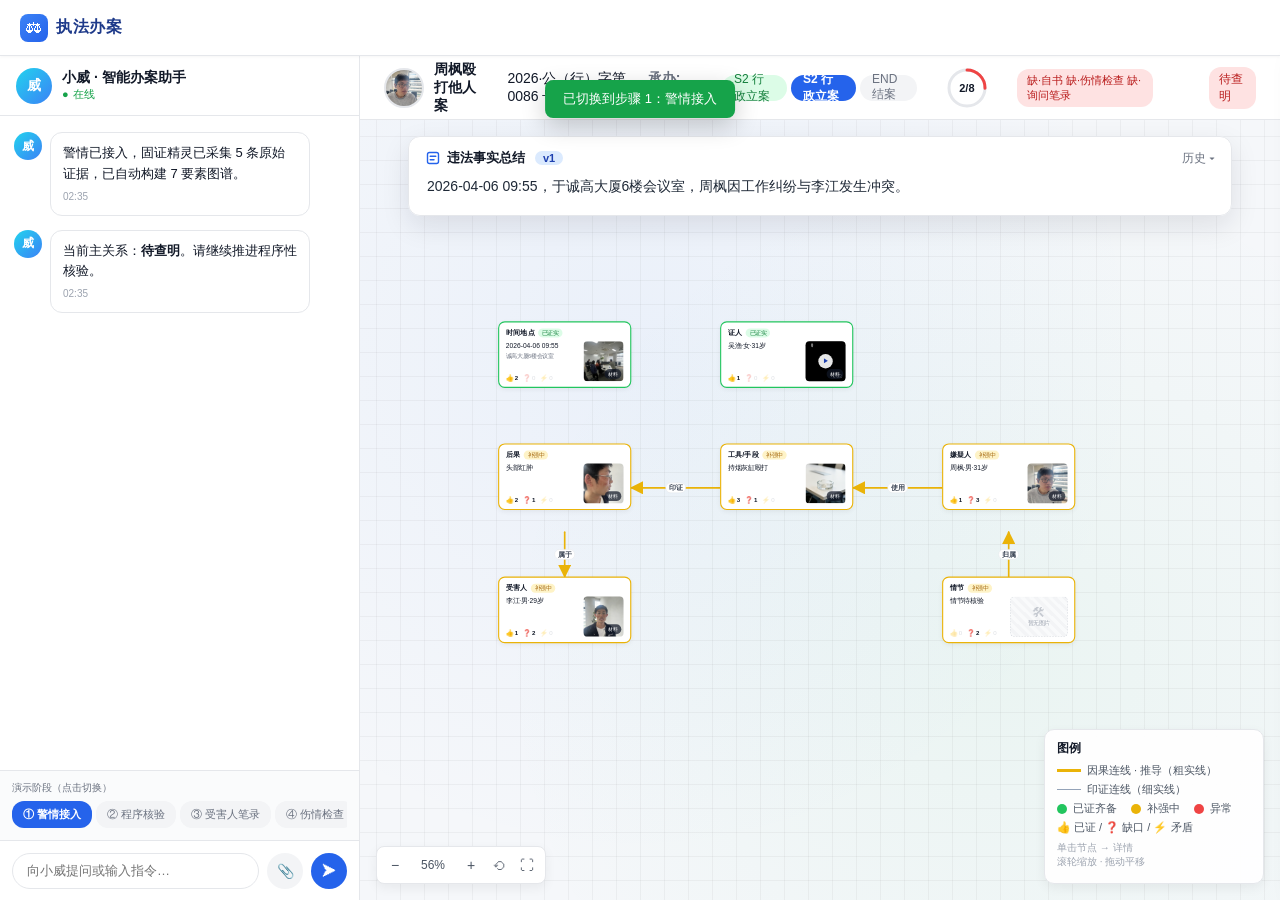
==== commit 245d0ac7: "Update dossier graph evidence presentation Align the graph cards with the simplified evidence model " ====
--- a/卷宗_原型_v4.html
+++ b/卷宗_原型_v4.html
@@ -453,10 +453,6 @@
   background: #fff; color: #6b7280; font-size: 10px; line-height: 1.4;
 }
 .evidence-card .ev-meta b { color: #374151; font-weight: 600; }
-.evidence-card .mini-bar { display: flex; gap: 3px; }
-.evidence-card .mini-bar .seg {
-  font-size: 9px; padding: 1px 5px; border-radius: 8px; color: #fff; font-weight: 600;
-}
 
 .gap-card {
   background: #fff7ed; border: 1px dashed #fdba74; border-radius: 8px;
@@ -605,7 +601,6 @@
   font-size: 11px; font-weight: 700; margin-bottom: 8px;
 }
 .material-title { font-size: 16px; font-weight: 700; color: #111827; margin-bottom: 4px; }
-.material-path { font-size: 11px; color: #6b7280; margin-bottom: 12px; word-break: break-all; }
 .material-kv { display: grid; grid-template-columns: 74px 1fr; gap: 8px 10px; font-size: 12px; line-height: 1.5; }
 .material-kv .k { color: #6b7280; }
 .material-kv .v { color: #111827; font-weight: 500; }
@@ -917,11 +912,11 @@
     fact:'<span class="new">2026-04-06 09:55，于诚高大厦6楼会议室，周枫因工作纠纷与李江发生冲突。</span>',
     nodes:{
       time:    { state:'green',  status:'已证实', key:'2026-04-06 09:55', sub:'诚高大厦6楼会议室', bar:['g','g','g'], badges:[2,0,0] },
-      conseq:  { state:'yellow', status:'补强中', key:'头部红肿', sub:'伤情照片初判', bar:['y','y','g'], badges:[1,1,0] },
-      tool:    { state:'yellow', status:'补强中', key:'持烟灰缸殴打', sub:'警情概述+证人证言', bar:['y','g','g'], badges:[2,1,0] },
+      conseq:  { state:'yellow', status:'补强中', key:'头部红肿', sub:'伤情照片初判', bar:['y','y','g'], badges:[2,1,0] },
+      tool:    { state:'yellow', status:'补强中', key:'持烟灰缸殴打', sub:'警情概述+证人证言', bar:['y','g','g'], badges:[3,1,0] },
       witness: { state:'green',  status:'已证实', key:'吴渔·女·31岁', sub:'现场证人证言已采集', bar:['g','g','g'], badges:[1,0,0] },
       victim:  { state:'yellow', status:'补强中', key:'李江·男·29岁', sub:'人像照片已采集·待身份核验', bar:['g','g','g'], badges:[1,2,0] },
-      suspect: { state:'yellow', status:'补强中', key:'周枫·男·31岁', sub:'人像照片已采集·待身份核验', bar:['g','g','g'], badges:[1,2,0] },
+      suspect: { state:'yellow', status:'补强中', key:'周枫·男·31岁', sub:'人像照片已采集·待身份核验', bar:['g','g','g'], badges:[1,3,0] },
       circumstance: { state:'yellow', status:'补强中', key:'情节待核验', sub:'前科/到案/认罪认罚材料待采集', bar:['y','g','g'], badges:[0,2,0] },
     },
     msgs:[
@@ -936,11 +931,11 @@
     fact:'2026-04-06 09:55，于诚高大厦6楼会议室，周枫因工作纠纷与李江发生冲突。',
     nodes:{
       time:    { state:'green',  status:'已证实', key:'2026-04-06 09:55', sub:'诚高大厦6楼会议室', bar:['g','g','g'], badges:[2,0,0] },
-      conseq:  { state:'yellow', status:'补强中', key:'头部红肿', sub:'伤情照片初判', bar:['y','y','g'], badges:[1,1,0] },
-      tool:    { state:'yellow', status:'补强中', key:'持烟灰缸殴打', sub:'警情概述+证人证言', bar:['y','g','g'], badges:[2,1,0] },
+      conseq:  { state:'yellow', status:'补强中', key:'头部红肿', sub:'伤情照片初判', bar:['y','y','g'], badges:[2,1,0] },
+      tool:    { state:'yellow', status:'补强中', key:'持烟灰缸殴打', sub:'警情概述+证人证言', bar:['y','g','g'], badges:[3,1,0] },
       witness: { state:'green',  status:'已证实', key:'吴渔·女·31岁', sub:'现场证人证言已采集', bar:['g','g','g'], badges:[1,0,0] },
-      victim:  { state:'yellow', status:'补强中', key:'李江·男·29岁', sub:'身份核验通过·待询问', bar:['g','g','g'], badges:[2,1,0] },
-      suspect: { state:'yellow', status:'补强中', key:'周枫·男·31岁·初犯', sub:'身份核验通过·待询问', bar:['g','g','g'], badges:[2,1,0] },
+      victim:  { state:'yellow', status:'补强中', key:'李江·男·29岁', sub:'身份核验通过·待询问', bar:['g','g','g'], badges:[3,1,0] },
+      suspect: { state:'yellow', status:'补强中', key:'周枫·男·31岁·初犯', sub:'身份核验通过·待询问', bar:['g','g','g'], badges:[4,1,0] },
       circumstance: { state:'yellow', status:'补强中', key:'初犯', sub:'前科核验通过·认罪认罚材料待采集', bar:['g','g','g'], badges:[1,1,0] },
     },
     msgs:[
@@ -958,10 +953,10 @@
     nodes:{
       time:    { state:'green',  status:'已证实', key:'2026-04-06 09:55', sub:'诚高大厦6楼会议室', bar:['g','g','g'], badges:[2,0,0] },
       conseq:  { state:'yellow', status:'补强中', key:'头部红肿', sub:'伤情照片+李江笔录', bar:['y','y','g'], badges:[2,1,0] },
-      tool:    { state:'yellow', status:'补强中', key:'持烟灰缸殴打', sub:'证人证言+李江笔录', bar:['y','g','g'], badges:[2,1,0] },
+      tool:    { state:'yellow', status:'补强中', key:'持烟灰缸殴打', sub:'证人证言+李江笔录', bar:['y','g','g'], badges:[5,0,0] },
       witness: { state:'green',  status:'已证实', key:'吴渔·女·31岁', sub:'现场证人证言已采集', bar:['g','g','g'], badges:[1,0,0] },
-      victim:  { state:'yellow', status:'补强中', key:'李江·男·29岁', sub:'身份核验·已询问', bar:['g','g','g'], badges:[3,0,0] },
-      suspect: { state:'yellow', status:'补强中', key:'周枫·男·31岁·初犯', sub:'身份核验·待询问', bar:['g','g','g'], badges:[2,1,0] },
+      victim:  { state:'yellow', status:'补强中', key:'李江·男·29岁', sub:'身份核验·已询问', bar:['g','g','g'], badges:[4,0,0] },
+      suspect: { state:'yellow', status:'补强中', key:'周枫·男·31岁·初犯', sub:'身份核验·待询问', bar:['g','g','g'], badges:[3,1,0] },
       circumstance: { state:'yellow', status:'补强中', key:'初犯', sub:'前科核验通过·认罪认罚材料待采集', bar:['g','g','g'], badges:[1,1,0] },
     },
     msgs:[
@@ -976,11 +971,11 @@
     fact:'2026-04-06 09:55，于诚高大厦6楼会议室，周枫因工作纠纷与李江发生冲突，周枫用烟灰缸殴打李江头部，<span class="new">致李江头皮挫裂伤。</span>',
     nodes:{
       time:    { state:'green',  status:'已证实', key:'2026-04-06 09:55', sub:'诚高大厦6楼会议室', bar:['g','g','g'], badges:[2,0,0] },
-      conseq:  { state:'green',  status:'已证实', key:'头皮挫裂伤', sub:'医学结论·照片印证', bar:['g','g','g'], badges:[3,0,0] },
-      tool:    { state:'yellow', status:'补强中', key:'持烟灰缸殴打', sub:'证人证言+李江笔录', bar:['y','g','g'], badges:[2,1,0] },
+      conseq:  { state:'green',  status:'已证实', key:'头皮挫裂伤', sub:'医学结论·照片印证', bar:['g','g','g'], badges:[4,0,0] },
+      tool:    { state:'yellow', status:'补强中', key:'持烟灰缸殴打', sub:'证人证言+李江笔录', bar:['y','g','g'], badges:[5,0,0] },
       witness: { state:'green',  status:'已证实', key:'吴渔·女·31岁', sub:'现场证人证言已采集', bar:['g','g','g'], badges:[1,0,0] },
-      victim:  { state:'green',  status:'已证实', key:'李江·男·29岁', sub:'身份核验·已询问', bar:['g','g','g'], badges:[3,0,0] },
-      suspect: { state:'yellow', status:'补强中', key:'周枫·男·31岁·初犯', sub:'身份核验·待询问', bar:['g','g','g'], badges:[2,1,0] },
+      victim:  { state:'green',  status:'已证实', key:'李江·男·29岁', sub:'身份核验·已询问', bar:['g','g','g'], badges:[4,0,0] },
+      suspect: { state:'yellow', status:'补强中', key:'周枫·男·31岁·初犯', sub:'身份核验·待询问', bar:['g','g','g'], badges:[3,1,0] },
       circumstance: { state:'yellow', status:'补强中', key:'初犯', sub:'前科核验通过·认罪认罚材料待采集', bar:['g','g','g'], badges:[1,1,0] },
     },
     msgs:[
@@ -996,17 +991,16 @@
     fact:'2026-04-06 09:55，于诚高大厦6楼会议室，周枫因工作纠纷与李江发生冲突，周枫用烟灰缸殴打李江头部，致李江头皮挫裂伤。',
     nodes:{
       time:    { state:'green',  status:'已证实', key:'2026-04-06 09:55', sub:'诚高大厦6楼会议室', bar:['g','g','g'], badges:[2,0,0] },
-      conseq:  { state:'green',  status:'已证实', key:'头皮挫裂伤', sub:'医学结论·照片印证', bar:['g','g','g'], badges:[3,0,0] },
-      tool:    { state:'green',  status:'已证实', key:'烟灰缸殴打头部', sub:'物证+监控+保全材料印证', bar:['g','g','g'], badges:[5,0,0] },
+      conseq:  { state:'green',  status:'已证实', key:'头皮挫裂伤', sub:'医学结论·照片印证', bar:['g','g','g'], badges:[4,0,0] },
+      tool:    { state:'green',  status:'已证实', key:'烟灰缸殴打头部', sub:'物证+保全材料印证', bar:['g','g','g'], badges:[5,0,0] },
       witness: { state:'green',  status:'已证实', key:'吴渔·女·31岁', sub:'现场证人证言已采集', bar:['g','g','g'], badges:[1,0,0] },
-      victim:  { state:'green',  status:'已证实', key:'李江·男·29岁', sub:'身份核验·已询问', bar:['g','g','g'], badges:[3,0,0] },
-      suspect: { state:'yellow', status:'补强中', key:'周枫·男·31岁·初犯·认错认罚', sub:'已收自书·待询问笔录', bar:['y','g','g'], badges:[3,1,0] },
+      victim:  { state:'green',  status:'已证实', key:'李江·男·29岁', sub:'身份核验·已询问', bar:['g','g','g'], badges:[4,0,0] },
+      suspect: { state:'yellow', status:'补强中', key:'周枫·男·31岁·初犯·认错认罚', sub:'已收自书·待询问笔录', bar:['y','g','g'], badges:[4,1,0] },
       circumstance: { state:'yellow', status:'补强中', key:'初犯·认错认罚', sub:'认罪认罚相关材料已回写·待笔录确认', bar:['y','g','g'], badges:[3,1,0] },
     },
     msgs:[
       {type:'bot', html:'办案中心回写：<b>周枫自书</b>（E-009）。'},
       {type:'bot', html:'物证材料已回写：<b>烟灰缸照片、证据保全决定书、证据保全清单</b>入池。'},
-      {type:'bot', html:'现场监控及调取证据材料已关联到工具/经过节点。'},
     ]
   },
   { // 步骤 6：嫌疑人笔录（矛盾闭环）
@@ -1016,17 +1010,17 @@
     fact:'2026-04-06 09:55，于诚高大厦6楼会议室，周枫因工作纠纷与李江发生冲突，周枫用烟灰缸殴打李江头部，致李江头皮挫裂伤。<span class="new">案发后周枫主动到案，对违法事实供认不讳，认错认罚。</span>',
     nodes:{
       time:    { state:'green',  status:'已证实', key:'2026-04-06 09:55', sub:'诚高大厦6楼会议室', bar:['g','g','g'], badges:[2,0,0] },
-      conseq:  { state:'green',  status:'已证实', key:'头皮挫裂伤', sub:'医学结论·照片印证', bar:['g','g','g'], badges:[3,0,0] },
-      tool:    { state:'green',  status:'已证实', key:'用烟灰缸殴打李江头部', sub:'矛盾闭环（周枫笔录承认）', bar:['g','g','g'], badges:[4,0,0] },
+      conseq:  { state:'green',  status:'已证实', key:'头皮挫裂伤', sub:'医学结论·照片印证', bar:['g','g','g'], badges:[4,0,0] },
+      tool:    { state:'green',  status:'已证实', key:'用烟灰缸殴打李江头部', sub:'矛盾闭环（周枫笔录承认）', bar:['g','g','g'], badges:[5,0,0] },
       witness: { state:'green',  status:'已证实', key:'吴渔·女·31岁', sub:'现场证人证言已采集', bar:['g','g','g'], badges:[1,0,0] },
-      victim:  { state:'green',  status:'已证实', key:'李江·男·29岁', sub:'身份核验·已询问', bar:['g','g','g'], badges:[3,0,0] },
-      suspect: { state:'green',  status:'已证实', key:'周枫·男·31岁·初犯·认错认罚', sub:'笔录+自书+认罚已采集', bar:['g','g','g'], badges:[4,0,0] },
+      victim:  { state:'green',  status:'已证实', key:'李江·男·29岁', sub:'身份核验·已询问', bar:['g','g','g'], badges:[4,0,0] },
+      suspect: { state:'green',  status:'已证实', key:'周枫·男·31岁·初犯·认错认罚', sub:'笔录+自书+认罚已采集', bar:['g','g','g'], badges:[6,0,0] },
       circumstance: { state:'green', status:'已证实', key:'初犯·主动到案·认错认罚', sub:'前科核验+认罪认罚材料+笔录确认', bar:['g','g','g'], badges:[4,0,0] },
     },
     msgs:[
       {type:'bot', html:'笔录 Agent 已回写：<b>周枫《询问笔录》</b>(E-011)。'},
-      {type:'bot', html:'周枫确认：<b>"我拿烟灰缸砸了李江头部"</b>，与李江笔录、证人证言和监控材料一致。'},
-      {type:'bot', html:'工具/经过节点已由笔录、证人证言、现场监控和烟灰缸保全材料闭环。'},
+      {type:'bot', html:'周枫确认：<b>"我拿烟灰缸砸了李江头部"</b>，与李江笔录、证人证言一致。'},
+      {type:'bot', html:'工具/经过节点已由笔录、证人证言和烟灰缸保全材料闭环。'},
       {type:'bot', html:'周枫已签认罚书（E-010）。适用快办程序 · 已生成《行政处罚决定书》草本，请审核。'},
     ]
   },
@@ -1037,11 +1031,11 @@
     fact:'2026-04-06 09:55，于诚高大厦6楼会议室，周枫因工作纠纷与李江发生冲突，周枫用烟灰缸殴打李江头部，致李江头皮挫裂伤。案发后周枫主动到案，对违法事实供认不讳，认错认罚。<span class="new">依据《治安管理处罚法》第四十三条第一款，对周枫处以行政拘留五日。</span>',
     nodes:{
       time:    { state:'green',  status:'已证实', key:'2026-04-06 09:55', sub:'诚高大厦6楼会议室', bar:['g','g','g'], badges:[2,0,0] },
-      conseq:  { state:'green',  status:'已证实', key:'头皮挫裂伤', sub:'医学结论·照片印证', bar:['g','g','g'], badges:[3,0,0] },
-      tool:    { state:'green',  status:'已证实', key:'用烟灰缸殴打李江头部', sub:'多源证据印证一致', bar:['g','g','g'], badges:[4,0,0] },
-      witness: { state:'green',  status:'已证实', key:'吴渔·女·31岁', sub:'询问笔录已采集·与笔录一致', bar:['g','g','g'], badges:[2,0,0] },
-      victim:  { state:'green',  status:'已证实', key:'李江·男·29岁', sub:'身份核验·已询问', bar:['g','g','g'], badges:[3,0,0] },
-      suspect: { state:'green',  status:'已证实', key:'周枫·男·31岁·初犯·认错认罚', sub:'已送达·执行中', bar:['g','g','g'], badges:[3,0,0] },
+      conseq:  { state:'green',  status:'已证实', key:'头皮挫裂伤', sub:'医学结论·照片印证', bar:['g','g','g'], badges:[4,0,0] },
+      tool:    { state:'green',  status:'已证实', key:'用烟灰缸殴打李江头部', sub:'多源证据印证一致', bar:['g','g','g'], badges:[5,0,0] },
+      witness: { state:'green',  status:'已证实', key:'吴渔·女·31岁', sub:'询问笔录已采集·与笔录一致', bar:['g','g','g'], badges:[1,0,0] },
+      victim:  { state:'green',  status:'已证实', key:'李江·男·29岁', sub:'身份核验·已询问', bar:['g','g','g'], badges:[4,0,0] },
+      suspect: { state:'green',  status:'已证实', key:'周枫·男·31岁·初犯·认错认罚', sub:'已送达·执行中', bar:['g','g','g'], badges:[6,0,0] },
       circumstance: { state:'green', status:'已证实', key:'初犯·认错认罚', sub:'作为量罚情节纳入处罚草本', bar:['g','g','g'], badges:[4,0,0] },
     },
     msgs:[
@@ -1055,7 +1049,7 @@
 /* ===== 材料索引：证据/文书/视频统一链接到原文件 ===== */
 const MATERIALS = {
   '警情概述': {
-    title:'接报案登记表', type:'文书', file:'assets/接报案登记表.pdf', owner:'李江', time:'2026-04-06 09:57', source:'电话报警',
+    title:'接报案登记表', type:'文书', file:'assets/接报案登记表.pdf', owner:'李江', time:'2026-04-06 09:57', source:'办案系统',
     elements:['时间','地点','人物','经过'], excerpt:'李江报警称被同事周枫殴打，地点为诚高大厦6楼会议室，头部受伤。'
   },
   '伤情照片': {
@@ -1083,11 +1077,11 @@
     elements:['地点','工具/经过'], excerpt:'记录会议室空间、桌椅位置和现场环境，直接支撑案发地点及经过核验。'
   },
   '执法记录仪视频': {
-    title:'执法记录仪（剪辑版）', type:'视听资料', file:'assets/执法记录仪（剪辑版）.mp4', owner:'民警', time:'2026-04-06 10:06', source:'执法记录仪',
+    title:'执法记录仪（剪辑版）', type:'视听资料', file:'assets/执法记录仪（剪辑版）.mp4', owner:'民警', time:'2026-04-06 10:06', source:'固证精灵',
     elements:['工具/经过','现场处置'], excerpt:'记录民警到场后的现场状态、双方位置和初步处置过程，作为经过类直接材料。'
   },
   '体表原始伤情记录表': {
-    title:'体表原始伤情记录表', type:'检查笔录', file:'assets/体表原始伤情记录表.pdf', owner:'李江', time:'2026-04-06 10:12', source:'现场检查',
+    title:'体表原始伤情记录表', type:'检查笔录', file:'assets/体表原始伤情记录表.pdf', owner:'李江', time:'2026-04-06 10:12', source:'固证精灵',
     elements:['后果','检查'], excerpt:'记录李江头部红肿部位、形态和初步检查情况，直接支撑伤害后果。'
   },
 
@@ -1095,10 +1089,6 @@
     title:'作案工具烟灰缸照片', type:'照片', file:'assets/作案工具烟灰缸.jpg', owner:'周枫', time:'2026-04-06 10:05', source:'固证精灵',
     elements:['工具/经过','物证'], excerpt:'透明玻璃材质圆形烟灰缸照片，直接指向本案作案工具。'
   },
-  '现场监控视频': {
-    title:'现场监控视频', type:'视听资料', file:'assets/现场监控.mp4', owner:'诚高公司', time:'2026-04-06 09:55', source:'调取证据',
-    elements:['时间','地点','工具/经过'], excerpt:'监控视频记录周枫用烟灰缸殴打李江的事实经过。'
-  },
   '证据保全决定书': {
     title:'证据保全决定书', type:'程序文书', file:'assets/证据保全决定书.pdf', owner:'周枫', time:'2026-05-06', source:'办案系统',
     elements:['工具/经过','程序'], excerpt:'决定对证据保全清单中的烟灰缸进行扣押三十日。'
@@ -1107,14 +1097,6 @@
     title:'证据保全清单', type:'程序清单', file:'assets/证据保全清单.pdf', owner:'', time:'2026-05-06', source:'办案系统',
     elements:['工具/经过','物证'], excerpt:'登记烟灰缸一件，特征为透明玻璃材质的圆形烟灰缸。'
   },
-  '调取证据通知书': {
-    title:'调取证据通知书', type:'程序文书', file:'assets/调取证据通知书.pdf', owner:'诚高公司', time:'2026-05-06', source:'办案系统',
-    elements:['工具/经过','程序'], excerpt:'通知诚高公司提供诚高大厦6楼会议室现场监控视频。'
-  },
-  '调取证据清单': {
-    title:'调取证据清单', type:'程序清单', file:'assets/调取证据清单.pdf', owner:'诚高公司', time:'2026-05-06', source:'办案系统',
-    elements:['工具/经过','程序'], excerpt:'清单载明调取现场监控视频，特征为记录周枫用烟灰缸殴打李江的事实经过。'
-  },
   '医院伤情检查通知单': {
     title:'医院伤情检查通知单', type:'伤情检查', file:'assets/医院伤情检查通知单.pdf', owner:'李江', time:'2026-04-06', source:'办案系统',
     elements:['后果','程序'], excerpt:'通知李江前往医院检查并出具检查结果，作为伤情检查程序材料。'
@@ -1140,11 +1122,11 @@
     elements:['后果','程序'], excerpt:'向相关人员告知头皮挫裂伤结论，支撑伤情结论已履行告知程序。'
   },
   '证人吴渔证言': {
-    title:'证人证言', type:'视频/证言', file:'assets/证人证言.mp4', owner:'吴渔', time:'2026-04-06 09:55', source:'音视频录制',
+    title:'证人证言', type:'视频/证言', file:'assets/证人证言.mp4', owner:'吴渔', time:'2026-04-06 09:55', source:'固证精灵',
     elements:['时间','地点','工具/经过'], excerpt:'证人称9点55分左右在诚高大厦6楼会议室看到周枫打了李江，现场使用烟灰缸。'
   },
   '李江询问笔录': {
-    title:'受害人询问笔录', type:'笔录', file:'assets/受害人询问笔录.pdf', owner:'李江', time:'2026-04-06 10:32', source:'笔录 Agent',
+    title:'受害人询问笔录', type:'笔录', file:'assets/受害人询问笔录.pdf', owner:'李江', time:'2026-04-06 10:32', source:'办案系统',
     elements:['时间','地点','受害人','工具/经过','后果'], excerpt:'李江陈述周枫先动手，拿烟灰缸砸其头部，自己没有还手，现场有同事吴渔看到。',
     sevenElements:{
       time:'2026-04-06 09:55 左右', place:'诚高大厦6楼会议室', subject:'周枫，男，31岁，违法嫌疑人', object:'李江，男，29岁，受害人',
@@ -1152,7 +1134,7 @@
     }
   },
   '询问笔录': {
-    title:'受害人询问笔录', type:'笔录', file:'assets/受害人询问笔录.pdf', owner:'李江', time:'2026-04-06 10:32', source:'笔录 Agent',
+    title:'受害人询问笔录', type:'笔录', file:'assets/受害人询问笔录.pdf', owner:'李江', time:'2026-04-06 10:32', source:'办案系统',
     elements:['受害人','工具/经过','后果'], excerpt:'受害人李江陈述头部被烟灰缸砸伤、头部红肿疼痛，并要求依法处理周枫。',
     sevenElements:{
       time:'2026-04-06 09:55 左右', place:'诚高大厦6楼会议室', subject:'周枫，男，31岁，违法嫌疑人', object:'李江，男，29岁，受害人',
@@ -1164,35 +1146,35 @@
     elements:['后果','程序'], excerpt:'告知省人民医院诊断说明结论为头皮挫裂伤，并将作为认定人身伤害程度的依据。'
   },
   '周枫自书': {
-    title:'嫌疑人自书材料', type:'自书材料', file:'assets/嫌疑人自书材料.pdf', owner:'周枫', time:'2026-04-06 11:20', source:'办案中心回写',
+    title:'嫌疑人自书材料', type:'自书材料', file:'assets/嫌疑人自书材料.pdf', owner:'周枫', time:'2026-04-06 11:20', source:'办案系统',
     elements:['嫌疑人','工具/经过','情节'], excerpt:'周枫自述与李江发生冲突，但动作描述与受害人笔录存在差异，触发矛盾核验。',
     sevenElements:{
       time:'2026-04-06 09:55 左右', place:'诚高大厦6楼会议室', subject:'周枫，男，31岁，违法嫌疑人', object:'李江，男，29岁，受害人',
-      action:'自述拿起烟灰缸砸向李江头部', consequence:'承认造成对方头皮挫裂伤后果', witness:'结合吴渔证言和现场监控核验'
+      action:'自述拿起烟灰缸砸向李江头部', consequence:'承认造成对方头皮挫裂伤后果', witness:'结合吴渔证言核验'
     }
   },
   '自书材料·周枫': {
-    title:'嫌疑人自书材料', type:'自书材料', file:'assets/嫌疑人自书材料.pdf', owner:'周枫', time:'2026-04-06 11:20', source:'办案中心回写',
+    title:'嫌疑人自书材料', type:'自书材料', file:'assets/嫌疑人自书材料.pdf', owner:'周枫', time:'2026-04-06 11:20', source:'办案系统',
     elements:['嫌疑人','工具/经过','情节'], excerpt:'周枫自述与李江发生冲突，但动作描述与受害人笔录存在差异，触发矛盾核验。',
     sevenElements:{
       time:'2026-04-06 09:55 左右', place:'诚高大厦6楼会议室', subject:'周枫，男，31岁，违法嫌疑人', object:'李江，男，29岁，受害人',
-      action:'自述拿起烟灰缸砸向李江头部', consequence:'承认造成对方头皮挫裂伤后果', witness:'结合吴渔证言和现场监控核验'
+      action:'自述拿起烟灰缸砸向李江头部', consequence:'承认造成对方头皮挫裂伤后果', witness:'结合吴渔证言核验'
     }
   },
   '身份核验回写': {
-    title:'行政案件立案登记表', type:'文书', file:'assets/行政案件立案登记表.pdf', owner:'周枫 / 李江', time:'2026-04-06 10:18', source:'公安系统',
+    title:'行政案件立案登记表', type:'文书', file:'assets/行政案件立案登记表.pdf', owner:'周枫 / 李江', time:'2026-04-06 10:18', source:'办案系统',
     elements:['身份','程序'], excerpt:'登记案件基本信息、违法嫌疑人和受害人身份信息，支撑程序性核验。'
   },
   '李江身份核验': {
-    title:'行政案件立案登记表', type:'文书', file:'assets/行政案件立案登记表.pdf', owner:'李江', time:'2026-04-06 10:18', source:'公安系统',
+    title:'行政案件立案登记表', type:'文书', file:'assets/行政案件立案登记表.pdf', owner:'李江', time:'2026-04-06 10:18', source:'办案系统',
     elements:['受害人','身份'], excerpt:'记录受害人李江身份信息，支撑身份核验。'
   },
   '周枫身份核验': {
-    title:'行政案件立案登记表', type:'文书', file:'assets/行政案件立案登记表.pdf', owner:'周枫', time:'2026-04-06 10:18', source:'公安系统',
+    title:'行政案件立案登记表', type:'文书', file:'assets/行政案件立案登记表.pdf', owner:'周枫', time:'2026-04-06 10:18', source:'办案系统',
     elements:['嫌疑人','身份'], excerpt:'记录违法嫌疑人周枫身份信息，支撑身份核验。'
   },
   '警情时间戳': {
-    title:'接报回执', type:'文书', file:'assets/接报回执.pdf', owner:'李江', time:'2026-04-06 09:57', source:'接报警系统',
+    title:'接报回执', type:'文书', file:'assets/接报回执.pdf', owner:'李江', time:'2026-04-06 09:57', source:'办案系统',
     elements:['时间','地点'], excerpt:'记录报警时间和出警地点，用于印证案发时间线。'
   },
   '地点GPS': {
@@ -1200,23 +1182,23 @@
     elements:['地点'], excerpt:'现场材料印证案发地点为诚高大厦6楼会议室。'
   },
   '前科核验回写': {
-    title:'前科核验回写', type:'核验材料', file:'assets/行政案件立案登记表.pdf', owner:'周枫', time:'2026-04-06 10:18', source:'公安系统',
+    title:'前科核验回写', type:'核验材料', file:'assets/行政案件立案登记表.pdf', owner:'周枫', time:'2026-04-06 10:18', source:'办案系统',
     elements:['前科','情节'], excerpt:'系统核验周枫身份及前科记录，结论为身份一致、初犯，用于辅助判断量罚情节。'
   },
   '快速办理权利义务告知书': {
-    title:'行政案件快速办理权利义务告知书', type:'程序告知', file:'assets/行政案件快速办理权利义务告知书.pdf', owner:'周枫', time:'2026-04-06 11:27', source:'办案中心回写',
+    title:'行政案件快速办理权利义务告知书', type:'程序告知', file:'assets/行政案件快速办理权利义务告知书.pdf', owner:'周枫', time:'2026-04-06 11:27', source:'办案系统',
     elements:['程序','情节'], excerpt:'周枫已知悉快速办理相关权利义务，并确认适用快速办理程序。'
   },
   '认罪认罚材料': {
-    title:'认错认罚相关材料', type:'认罪认罚材料', file:'assets/行政处罚告知笔录.pdf', owner:'周枫', time:'2026-04-06 11:30', source:'办案中心回写',
+    title:'认错认罚相关材料', type:'认罪认罚材料', file:'assets/行政处罚告知笔录.pdf', owner:'周枫', time:'2026-04-06 11:30', source:'办案系统',
     elements:['嫌疑人','情节','程序'], excerpt:'周枫对违法事实表示认可，对拟处罚结果无异议，认错认罚情节可纳入处罚建议。'
   },
   '周枫询问笔录': {
-    title:'周枫询问笔录', type:'笔录', file:'assets/行政处罚告知笔录.pdf', owner:'周枫', time:'2026-04-06 11:30', source:'笔录 Agent',
+    title:'周枫询问笔录', type:'笔录', file:'assets/行政处罚告知笔录.pdf', owner:'周枫', time:'2026-04-06 11:30', source:'办案系统',
     elements:['嫌疑人','工具/经过','情节'], excerpt:'周枫确认案发后主动到案，承认用烟灰缸殴打李江头部，并表示认错认罚。'
   },
   '行政处罚决定书': {
-    title:'行政处罚决定书', type:'文书', file:'assets/行政处罚决定书.pdf', owner:'周枫', time:'2026-04-06 14:21', source:'系统生成',
+    title:'行政处罚决定书', type:'文书', file:'assets/行政处罚决定书.pdf', owner:'周枫', time:'2026-04-06 14:21', source:'办案系统',
     elements:['处罚结果','法律依据'], excerpt:'依据《治安管理处罚法》第四十三条第一款，对周枫处以行政拘留五日。'
   }
 };
@@ -1258,7 +1240,6 @@
     <div class="material-panel">
       <div class="material-type">${escapeHtml(m.type)}</div>
       <div class="material-title">${escapeHtml(m.title)}</div>
-      <div class="material-path">${escapeHtml(m.file)}</div>
       <div class="material-kv">
         ${fields.map(([k,v]) => `<div class="k">${escapeHtml(k)}</div><div class="v">${escapeHtml(v)}</div>`).join('')}
       </div>
@@ -1293,7 +1274,6 @@
     <div class="material-panel">
       <div class="material-type">矛盾详情</div>
       <div class="material-title">矛盾详情</div>
-      <div class="material-path">动作描述冲突 · 要素提取比对</div>
       <div class="compare-table">
         <div class="compare-row head"><div>要素</div><div><span class="mat-link" onclick="openOriginalFile('assets/受害人询问笔录.pdf');event.stopPropagation();">询问笔录-李江</span></div><div><span class="mat-link" onclick="openOriginalFile('assets/嫌疑人自书材料.pdf');event.stopPropagation();">自书材料·周枫</span></div></div>
         ${rows.map(([k, av, bv]) => {
@@ -1327,7 +1307,6 @@
       { name:'警情概述', tag:'警情', desc:'接警记录指向烟灰缸殴打', bar:['y','g','g'] },
       { name:'作案工具照片', tag:'工具', desc:'烟灰缸照片已采集', bar:['g','g','g'] },
       { name:'现场勘验照片', tag:'现勘', desc:'会议室现场环境已固定', bar:['g','g','g'] },
-      { name:'现场监控视频', tag:'监控', desc:'记录烟灰缸殴打经过', bar:['y','g','g'] },
     ],
     gaps: [
       { title:'缺：证据保全手续', action:'补齐烟灰缸证据保全决定书、清单及后续发还材料' }
@@ -1387,11 +1366,8 @@
       { name:'警情概述', tag:'警情', desc:'接警记录指向烟灰缸殴打', bar:['g','g','g'] },
       { name:'作案工具照片', tag:'工具', desc:'透明玻璃烟灰缸已拍照固定', bar:['g','g','g'] },
       { name:'现场勘验照片', tag:'现勘', desc:'案发会议室环境已固定', bar:['g','g','g'] },
-      { name:'现场监控视频', tag:'监控', desc:'记录烟灰缸殴打经过', bar:['g','g','g'] },
       { name:'证据保全决定书', tag:'保全', desc:'对烟灰缸依法扣押三十日', bar:['g','g','g'] },
       { name:'证据保全清单', tag:'清单', desc:'烟灰缸一件已登记', bar:['g','g','g'] },
-      { name:'调取证据通知书', tag:'调取', desc:'调取现场监控程序已启动', bar:['g','g','g'] },
-      { name:'调取证据清单', tag:'清单', desc:'现场监控视频已列明特征', bar:['g','g','g'] },
     ],
     gaps: [],
     conflicts: []
@@ -1498,11 +1474,8 @@
       { name:'警情概述', tag:'警情', desc:'接警记录指向烟灰缸殴打', bar:['g','g','g'] },
       { name:'作案工具照片', tag:'工具', desc:'透明玻璃烟灰缸已拍照固定', bar:['g','g','g'] },
       { name:'现场勘验照片', tag:'现勘', desc:'案发会议室环境已固定', bar:['g','g','g'] },
-      { name:'现场监控视频', tag:'监控', desc:'记录烟灰缸殴打经过', bar:['g','g','g'] },
       { name:'证据保全决定书', tag:'保全', desc:'对烟灰缸依法扣押三十日', bar:['g','g','g'] },
       { name:'证据保全清单', tag:'清单', desc:'烟灰缸一件已登记', bar:['g','g','g'] },
-      { name:'调取证据通知书', tag:'调取', desc:'调取现场监控程序已启动', bar:['g','g','g'] },
-      { name:'调取证据清单', tag:'清单', desc:'现场监控视频已列明特征', bar:['g','g','g'] },
     ],
     gaps: [],
     conflicts: []
@@ -1570,7 +1543,7 @@
 
 });
 
-/* 步骤 5 · 自书：物证、监控和自书材料回写 */
+/* 步骤 5 · 自书：物证保全和自书材料回写 */
 const STEP5_DETAIL = {
   conseq: STEP4_DETAIL.conseq,
   victim: STEP4_DETAIL.victim,
@@ -1581,11 +1554,8 @@
       { name:'警情概述', tag:'警情', desc:'接警记录指向烟灰缸殴打', bar:['g','g','g'] },
       { name:'作案工具照片', tag:'工具', desc:'透明玻璃烟灰缸已拍照固定', bar:['g','g','g'] },
       { name:'现场勘验照片', tag:'现勘', desc:'案发会议室环境已固定', bar:['g','g','g'] },
-      { name:'现场监控视频', tag:'监控', desc:'记录烟灰缸殴打经过', bar:['g','g','g'] },
       { name:'证据保全决定书', tag:'保全', desc:'对烟灰缸依法扣押三十日', bar:['g','g','g'] },
       { name:'证据保全清单', tag:'清单', desc:'烟灰缸一件已登记', bar:['g','g','g'] },
-      { name:'调取证据通知书', tag:'调取', desc:'调取现场监控程序已启动', bar:['g','g','g'] },
-      { name:'调取证据清单', tag:'清单', desc:'现场监控视频已列明特征', bar:['g','g','g'] },
     ],
     gaps: [],
     conflicts: []
@@ -1626,11 +1596,8 @@
       { name:'警情概述', tag:'警情', desc:'接警记录指向烟灰缸殴打', bar:['g','g','g'] },
       { name:'作案工具照片', tag:'工具', desc:'透明玻璃烟灰缸已拍照固定', bar:['g','g','g'] },
       { name:'现场勘验照片', tag:'现勘', desc:'案发会议室环境已固定', bar:['g','g','g'] },
-      { name:'现场监控视频', tag:'监控', desc:'记录烟灰缸殴打经过', bar:['g','g','g'] },
       { name:'证据保全决定书', tag:'保全', desc:'对烟灰缸依法扣押三十日', bar:['g','g','g'] },
       { name:'证据保全清单', tag:'清单', desc:'烟灰缸一件已登记', bar:['g','g','g'] },
-      { name:'调取证据通知书', tag:'调取', desc:'调取现场监控程序已启动', bar:['g','g','g'] },
-      { name:'调取证据清单', tag:'清单', desc:'现场监控视频已列明特征', bar:['g','g','g'] },
     ],
     gaps: [],
     conflicts: []
@@ -2146,11 +2113,6 @@
             <span><b>形成</b> ${escapeHtml(mat.time || '—')}</span><span><b>人员</b> ${escapeHtml(mat.owner || '—')}</span>
             <span style="grid-column:1 / -1;"><b>摘要</b> ${escapeHtml(mat.excerpt || '—')}</span>
           </div>` : ''}
-          <div class="mini-bar">
-            <span class="seg" style="background:${ev.bar[0]==='g'?'#16a34a':ev.bar[0]==='y'?'#d97706':'#b91c1c'}">真</span>
-            <span class="seg" style="background:${ev.bar[2]==='g'?'#16a34a':ev.bar[2]==='y'?'#d97706':'#b91c1c'}">合</span>
-            <span class="seg" style="background:${ev.bar[1]==='g'?'#16a34a':ev.bar[1]==='y'?'#d97706':'#b91c1c'}">关</span>
-          </div>
         </div>
       `}).join('') : ''}
       ${showEvi && data.evidences.length===0 ? '<div style="color:#9ca3af;font-size:11px;padding:6px;">暂无证据</div>' : ''}
@@ -2225,12 +2187,11 @@
     bubble = create('div', 'bubble alert');
     bubble.innerHTML = `
       <div class="alert-title"><b>工具/经过已补强</b></div>
-      <div style="font-size:12px;color:#374151;">烟灰缸物证 · 现场监控 · 笔录印证</div>
+      <div style="font-size:12px;color:#374151;">烟灰缸物证 · 笔录印证</div>
       <div class="conflict-row">
         <div class="conflict-col"><div class="src">笔录·李江</div><div class="val">烟灰缸砸伤头部</div></div>
-        <div class="conflict-col"><div class="src">现场监控</div><div class="val">记录殴打经过</div></div>
       </div>
-      <div class="investigation"><b>智能分析：</b><br>证人吴渔证言、现场监控和证据保全清单共同印证工具/经过节点。</div>
+      <div class="investigation"><b>智能分析：</b><br>证人吴渔证言和证据保全清单共同印证工具/经过节点。</div>
       <div class="tasks">关联材料：作案工具照片、证据保全决定书、调取证据清单</div>
       <span class="view-conflict" onclick="expandNode('tool')">查看工具材料 →</span>
       <span class="ts">10:32</span>
@@ -2451,20 +2412,19 @@
 /* ===== 证据池 ===== */
 function renderEvi() {
   const data = [
-    { id:'E-001', name:'警情概述', tag:'警情', src:'接报警系统', desc:'报警称周枫用烟灰缸打伤李江头部', bar:['g','g','g'] },
-    { id:'E-002', name:'李江身份核验', tag:'核验', src:'公安系统', desc:'李江身份一致', bar:['g','g','g'] },
+    { id:'E-001', name:'警情概述', tag:'警情', src:'办案系统', desc:'报警称周枫用烟灰缸打伤李江头部', bar:['g','g','g'] },
+    { id:'E-002', name:'李江身份核验', tag:'核验', src:'办案系统', desc:'李江身份一致', bar:['g','g','g'] },
     { id:'E-003', name:'伤情照片', tag:'照片', src:'固证精灵', desc:'头部明显红肿及创口', bar:['g↑','g','g'] },
-    { id:'E-004', name:'周枫身份核验', tag:'核验', src:'公安系统', desc:'周枫身份一致·初犯', bar:['g','g','g'] },
-    { id:'E-005', name:'证人吴渔证言', tag:'证人', src:'音视频录制', desc:'看到周枫用烟灰缸殴打李江', bar:['g','g','g'] },
-    { id:'E-006', name:'李江询问笔录', tag:'笔录', src:'笔录Agent', desc:'陈述被烟灰缸砸伤头部', bar:['g','g','g'] },
+    { id:'E-004', name:'周枫身份核验', tag:'核验', src:'办案系统', desc:'周枫身份一致·初犯', bar:['g','g','g'] },
+    { id:'E-005', name:'证人吴渔证言', tag:'证人', src:'固证精灵', desc:'看到周枫用烟灰缸殴打李江', bar:['g','g','g'] },
+    { id:'E-006', name:'李江询问笔录', tag:'笔录', src:'办案系统', desc:'陈述被烟灰缸砸伤头部', bar:['g','g','g'] },
     { id:'E-007', name:'医院伤情检查通知单', tag:'检查', src:'办案系统', desc:'通知医院检查伤情', bar:['g','g','g'] },
     { id:'E-008', name:'作案工具照片', tag:'工具', src:'固证精灵', desc:'透明玻璃烟灰缸照片', bar:['g','g','g'] },
-    { id:'E-009', name:'现场监控视频', tag:'监控', src:'调取证据', desc:'记录烟灰缸殴打经过', bar:['g','g','g'] },
     { id:'E-010', name:'证据保全决定书', tag:'保全', src:'办案系统', desc:'决定扣押烟灰缸三十日', bar:['g','g','g'] },
     { id:'E-011', name:'证据保全清单', tag:'清单', src:'办案系统', desc:'烟灰缸一件已登记', bar:['g','g','g'] },
-    { id:'E-012', name:'周枫自书', tag:'自书', src:'办案中心回写', desc:'承认用烟灰缸砸向李江头部并认错认罚', bar:['g','g','g'] },
-    { id:'E-013', name:'认罪认罚材料', tag:'认罚', src:'办案中心回写', desc:'认错认罚·同意快速办理', bar:['g','g','g'] },
-    { id:'E-014', name:'周枫询问笔录', tag:'笔录', src:'笔录Agent', desc:'供认用烟灰缸殴打李江头部', bar:['g','g','g'] },
+    { id:'E-012', name:'周枫自书', tag:'自书', src:'办案系统', desc:'承认用烟灰缸砸向李江头部并认错认罚', bar:['g','g','g'] },
+    { id:'E-013', name:'认罪认罚材料', tag:'认罚', src:'办案系统', desc:'认错认罚·同意快速办理', bar:['g','g','g'] },
+    { id:'E-014', name:'周枫询问笔录', tag:'笔录', src:'办案系统', desc:'供认用烟灰缸殴打李江头部', bar:['g','g','g'] },
     { id:'E-015', name:'发还清单', tag:'发还', src:'办案系统', desc:'烟灰缸物证流转闭合', bar:['g','g','g'] },
   ];
   $('#eviGrid').innerHTML = data.map(e => `
@@ -2473,16 +2433,16 @@
       <div class="meta">[${e.tag}] · 来源：${e.src}</div>
       <div class="desc">作用：${e.desc}</div>
       <div class="three-tags">
-        ${tagSeg('真', e.bar[0])} ${tagSeg('合', e.bar[2])} ${tagSeg('关', e.bar[1])}
+        ${tagSeg(e.bar[0])} ${tagSeg(e.bar[2])} ${tagSeg(e.bar[1])}
       </div>
     </div>
   `).join('');
 }
-function tagSeg(label, c) {
+function tagSeg(c) {
   const up = c.includes('↑');
   const cl = c[0];
   const color = cl==='g'?'#16a34a':cl==='y'?'#d97706':'#b91c1c';
-  return `<span class="tag-mini" style="background:${color}">${label}${up?' ↑':''}</span>`;
+  return `<span class="tag-mini" style="background:${color}">${up?'↑':''}</span>`;
 }
 
 /* ===== 任务看板 ===== */
@@ -2490,8 +2450,6 @@
   const data = [
     { id:'T-010', name:'补齐烟灰缸证据保全材料', src:'物证保全', srcCls:'#16a34a', status:'已完成',
       assoc:'工具/经过', reason:'作案工具从口供材料更新为烟灰缸实物', evis:'E-008 作案工具照片 / E-010 证据保全决定书 / E-011 证据保全清单' },
-    { id:'T-011', name:'调取现场监控视频', src:'证据调取', srcCls:'#3b82f6', status:'已完成',
-      assoc:'工具/经过', reason:'用客观视听资料印证烟灰缸殴打经过', evis:'E-009 现场监控视频 / 调取证据通知书 / 调取证据清单' },
     { id:'T-006', name:'核验情节材料', src:'程序核验', srcCls:'#16a34a', status:'已完成',
       assoc:'情节', reason:'核验前科并确认认罪认罚材料齐备', evis:'前科核验 / 认罪认罚材料 / 周枫询问笔录' },
   ];
@@ -2511,7 +2469,7 @@
 function renderLog() {
   const logs = [
     { time:'09:57:05', type:'警情接入', cls:'system', role:'system', text:'报警内容更新：李江称周枫用烟灰缸打伤其头部，地点为诚高大厦6楼会议室' },
-    { time:'10:05:33', type:'证据采集', cls:'system', role:'system', text:'固证材料入池：受害人人像、嫌疑人人像、受害人伤势、作案工具烟灰缸、现场照片、现场监控' },
+    { time:'10:05:33', type:'证据采集', cls:'system', role:'system', text:'固证材料入池：受害人人像、嫌疑人人像、受害人伤势、作案工具烟灰缸、现场照片' },
     { time:'10:15:00', type:'伤情检查', cls:'system', role:'system', text:'体表原始伤情记录表记录头面部创口及红肿，并开具医院伤情检查通知单' },
     { time:'11:30:08', type:'情节材料回写', cls:'system', role:'system', text:'情节节点补齐：前科核验无记录，周枫确认主动到案并认错认罚<br>关联证据：前科核验 / 认罪认罚材料 / 周枫询问笔录' },
     { time:'2026-05-06', type:'物证保全', cls:'human', role:'human', text:'烟灰缸证据保全决定书、证据保全清单、调取证据通知书、调取证据清单及发还清单已纳入工具/经过节点' },
